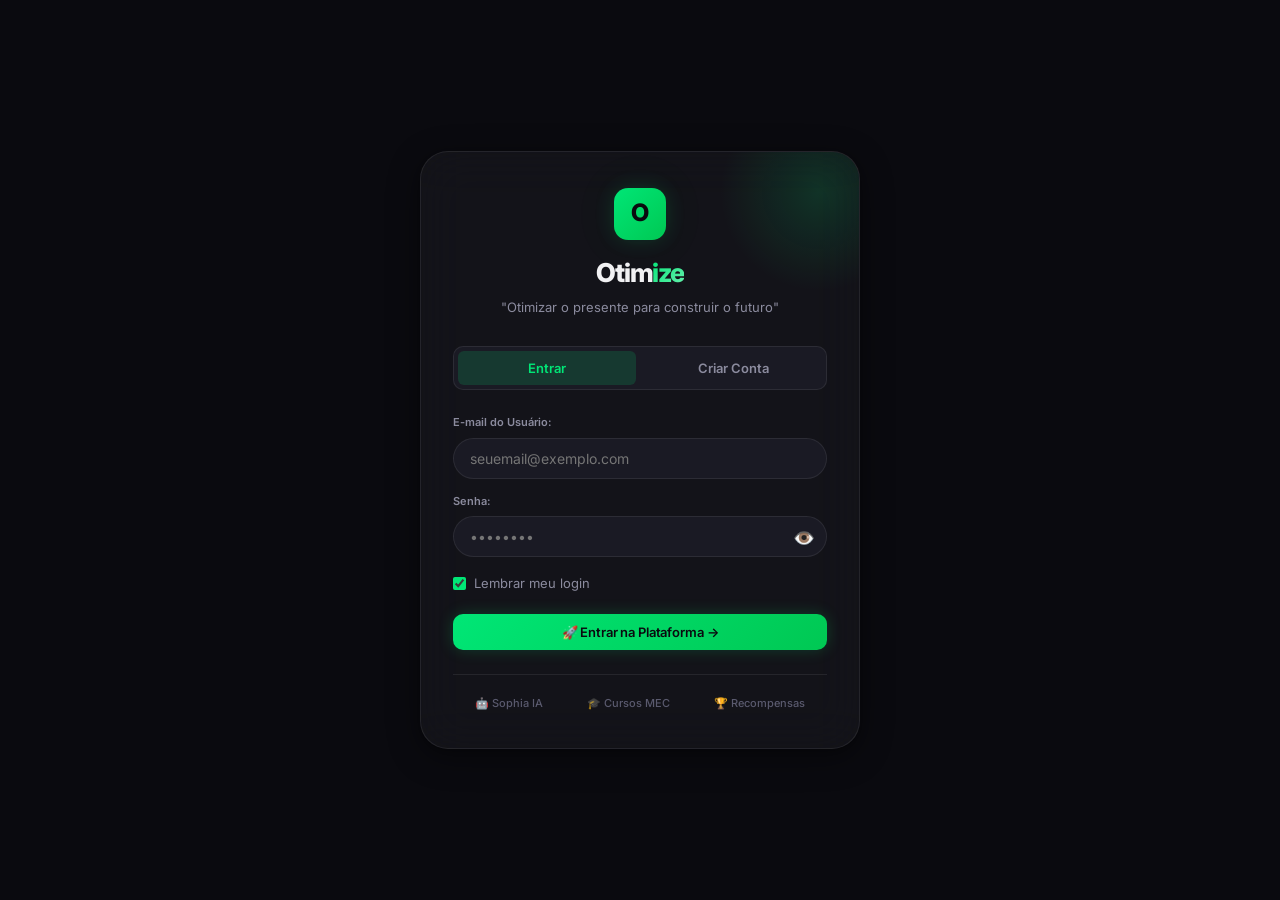
==== index.html @ ea4ae3ec "fix: zero initial points, courses and stats on new account creation" ====
<!DOCTYPE html>
<html lang="pt-BR">
<head>
  <meta charset="UTF-8">
  <meta name="viewport" content="width=device-width, initial-scale=1.0">
  <title>Otimize — Otimizar o presente para construir o futuro</title>
  <link rel="preconnect" href="https://fonts.googleapis.com">
  <link rel="preconnect" href="https://fonts.gstatic.com" crossorigin>
  <link href="https://fonts.googleapis.com/css2?family=Inter:wght@400;500;600;700;800&family=JetBrains+Mono:wght@500;700&display=swap" rel="stylesheet">
  <link rel="manifest" href="manifest.json">
  <meta name="theme-color" content="#00E699">
  <meta name="mobile-web-app-capable" content="yes">
  <meta name="apple-mobile-web-app-capable" content="yes">
  <meta name="apple-mobile-web-app-status-bar-style" content="black-translucent">
  <!-- Firebase SDK v9+ (compat scripts for easy integration) -->
  <script src="https://www.gstatic.com/firebasejs/10.8.0/firebase-app-compat.js"></script>
  <script src="https://www.gstatic.com/firebasejs/10.8.0/firebase-auth-compat.js"></script>
  <script src="https://www.gstatic.com/firebasejs/10.8.0/firebase-firestore-compat.js"></script>
  <link rel="stylesheet" href="css/style.css">
</head>
<body>

<!-- ==========================================
     LANDING LOGIN SCREEN (Before Site Access)
     ========================================== -->
<div class="landing-screen" id="landing-screen">
  <div class="landing-container">
    <div class="landing-brand">
      <div class="landing-logo">O</div>
      <div class="landing-title">Otim<span>ize</span></div>
      <p class="landing-slogan">"Otimizar o presente para construir o futuro"</p>
    </div>

    <!-- Login / Register Tabs -->
    <div class="landing-tabs">
      <button class="landing-tab active" id="landing-tab-login">Entrar</button>
      <button class="landing-tab" id="landing-tab-register">Criar Conta</button>
    </div>

    <!-- Login Form View -->
    <form id="form-landing-login">
      <div style="margin-bottom:14px;">
        <label class="text-xs font-semibold text-secondary" style="display:block; margin-bottom:6px;">E-mail do Usuário:</label>
        <input type="email" class="chat-input" id="landing-login-email" required placeholder="seuemail@exemplo.com" style="width:100%;">
      </div>
      <div style="margin-bottom:16px; position:relative;">
        <label class="text-xs font-semibold text-secondary" style="display:block; margin-bottom:6px;">Senha:</label>
        <div style="position:relative;">
          <input type="password" class="chat-input" id="landing-login-password" required placeholder="••••••••" style="width:100%; padding-right:40px;">
          <button type="button" class="btn-toggle-pwd" data-target="landing-login-password" style="position:absolute; right:12px; top:50%; transform:translateY(-50%); background:none; border:none; color:var(--text-secondary); cursor:pointer; font-size:1.1rem;" title="Mostrar/Ocultar Senha">👁️</button>
        </div>
      </div>
      <div style="margin-bottom:20px; display:flex; align-items:center; justify-content:space-between;">
        <label style="display:flex; align-items:center; gap:8px; font-size:0.8125rem; color:var(--text-secondary); cursor:pointer;">
          <input type="checkbox" id="remember-me-checkbox" checked style="accent-color:var(--primary);"> Lembrar meu login
        </label>
      </div>
      <button type="submit" class="btn btn-primary" style="width:100%;">
        🚀 Entrar na Plataforma →
      </button>
    </form>

    <!-- Register Form View -->
    <form id="form-landing-register" style="display:none;">
      <div style="margin-bottom:14px;">
        <label class="text-xs font-semibold text-secondary" style="display:block; margin-bottom:6px;">Nome Completo:</label>
        <input type="text" class="chat-input" id="landing-reg-name" required placeholder="Lucas Costa" style="width:100%;">
      </div>
      <div style="margin-bottom:14px;">
        <label class="text-xs font-semibold text-secondary" style="display:block; margin-bottom:6px;">E-mail:</label>
        <input type="email" class="chat-input" id="landing-reg-email" required placeholder="seuemail@exemplo.com" style="width:100%;">
      </div>
      <div style="margin-bottom:20px; position:relative;">
        <label class="text-xs font-semibold text-secondary" style="display:block; margin-bottom:6px;">Criar Senha:</label>
        <div style="position:relative;">
          <input type="password" class="chat-input" id="landing-reg-password" required placeholder="Mínimo 6 caracteres" minlength="6" style="width:100%; padding-right:40px;">
          <button type="button" class="btn-toggle-pwd" data-target="landing-reg-password" style="position:absolute; right:12px; top:50%; transform:translateY(-50%); background:none; border:none; color:var(--text-secondary); cursor:pointer; font-size:1.1rem;" title="Mostrar/Ocultar Senha">👁️</button>
        </div>
      </div>
      <button type="submit" class="btn btn-primary" style="width:100%;">
        ✨ Criar Minha Conta & Começar →
      </button>
    </form>

    <div class="landing-features">
      <div class="landing-feat">🤖 Sophia IA</div>
      <div class="landing-feat">🎓 Cursos MEC</div>
      <div class="landing-feat">🏆 Recompensas</div>
    </div>
  </div>
</div>

<!-- ==========================================
     ONBOARDING MODAL: PLANO PERSONALIZADO (Primeira Vez)
     ========================================== -->
<div class="modal-overlay" id="onboarding-plan-modal">
  <div class="modal" style="max-width:620px;">
    <div class="modal-head">
      <h2>🎯 Configure Seu Plano Personalizado</h2>
    </div>
    <div style="padding:20px 28px 28px;">
      <p class="text-sm text-secondary mb-6">
        Bem-vindo(a) ao <strong>Otimize</strong>! Como esta é a sua primeira vez acessando, defina suas metas diárias para personalizar seu acompanhamento:
      </p>

      <form id="form-onboarding-goals">
        <div style="margin-bottom:16px;">
          <label class="text-xs font-semibold text-secondary" style="display:block; margin-bottom:6px;">Qual seu principal objetivo com o Otimize?</label>
          <select class="chat-input" id="onboard-main-goal" style="width:100%; cursor:pointer;">
            <option value="Reduzir vício em redes sociais">📱 Reduzir vício em redes sociais e telas</option>
            <option value="Aumentar foco nos estudos e cursos MEC" selected>🎓 Aumentar foco nos estudos e cursos do MEC</option>
            <option value="Melhorar gestão de tempo e produtividade">⏱️ Melhorar gestão de tempo e produtividade</option>
            <option value="Ganhar recompensas aprendendo">🏆 Ganhar recompensas enquanto me desenvolvo</option>
          </select>
        </div>

        <div style="margin-bottom:16px;">
          <label class="text-xs font-semibold text-secondary" style="display:block; margin-bottom:6px;">Área de maior interesse para desenvolvimento:</label>
          <select class="chat-input" id="onboard-study-area" style="width:100%; cursor:pointer;">
            <option value="Tecnologia & Programação (TI)" selected>💻 Tecnologia & Programação (TI)</option>
            <option value="Gestão, Empreendedorismo & Marketing">📊 Gestão, Empreendedorismo & Marketing</option>
            <option value="Educação Financeira & Investimentos">📈 Educação Financeira & Investimentos</option>
            <option value="Saúde Mental & Produtividade">🧠 Saúde Mental & Produtividade</option>
            <option value="Idiomas (Inglês / Espanhol)">🗣️ Idiomas & Comunicação</option>
          </select>
        </div>

        <div style="grid-template-columns: repeat(2, 1fr); display:grid; gap:16px; margin-bottom:16px;">
          <div>
            <label class="text-xs font-semibold text-secondary" style="display:block; margin-bottom:6px;">Meta Diária de Economia de Tela:</label>
            <select class="chat-input" id="onboard-goal-screen" style="width:100%; cursor:pointer;">
              <option value="2h00m">2 Horas / dia</option>
              <option value="3h00m" selected>3 Horas / dia (Recomendado)</option>
              <option value="4h00m">4 Horas / dia</option>
              <option value="5h00m">5 Horas / dia</option>
            </select>
          </div>
          <div>
            <label class="text-xs font-semibold text-secondary" style="display:block; margin-bottom:6px;">Meta Diária de Estudos & MEC:</label>
            <select class="chat-input" id="onboard-goal-study" style="width:100%; cursor:pointer;">
              <option value="1h00m">1 Hora / dia</option>
              <option value="2h00m" selected>2 Horas / dia</option>
              <option value="3h00m">3 Horas / dia</option>
            </select>
          </div>
        </div>

        <div style="margin-bottom:24px;">
          <label class="text-xs font-semibold text-secondary" style="display:block; margin-bottom:10px;">Redes Sociais que deseja limitar:</label>
          <div style="display:grid; grid-template-columns:repeat(auto-fill, minmax(130px, 1fr)); gap:10px;">
            <label style="display:flex; align-items:center; gap:8px; font-size:0.8125rem; cursor:pointer;" class="glass-card" style="padding:10px 14px;">
              <input type="checkbox" id="limit-instagram" checked style="accent-color:var(--primary);"> Instagram
            </label>
            <label style="display:flex; align-items:center; gap:8px; font-size:0.8125rem; cursor:pointer;" class="glass-card" style="padding:10px 14px;">
              <input type="checkbox" id="limit-tiktok" checked style="accent-color:var(--primary);"> TikTok
            </label>
            <label style="display:flex; align-items:center; gap:8px; font-size:0.8125rem; cursor:pointer;" class="glass-card" style="padding:10px 14px;">
              <input type="checkbox" id="limit-youtube" checked style="accent-color:var(--primary);"> YouTube Shorts
            </label>
            <label style="display:flex; align-items:center; gap:8px; font-size:0.8125rem; cursor:pointer;" class="glass-card" style="padding:10px 14px;">
              <input type="checkbox" id="limit-twitter" style="accent-color:var(--primary);"> X (Twitter)
            </label>
          </div>
        </div>

        <button type="submit" class="btn btn-primary" style="width:100%;">
          🚀 Finalizar Meu Plano & Entrar no App →
        </button>
      </form>
    </div>
  </div>
</div>


<!-- ==========================================
     MAIN APP INTERFACE (Shown after Login)
     ========================================== -->
<div class="app" id="main-app" style="display:none;">

  <!-- ==========================================
       SIDEBAR (Desktop)
       ========================================== -->
  <aside class="sidebar">
    <div class="sidebar-header">
      <div class="sidebar-logo">O</div>
      <div class="sidebar-brand">Otim<span>ize</span></div>
    </div>

    <nav class="sidebar-nav">
      <span class="nav-label">Plataforma</span>

      <a href="#" class="nav-item active" data-page="dashboard">
        <svg class="nav-icon" viewBox="0 0 24 24" fill="none" stroke="currentColor" stroke-width="2" stroke-linecap="round" stroke-linejoin="round"><path d="M3 9l9-7 9 7v11a2 2 0 0 1-2 2H5a2 2 0 0 1-2-2z"/><polyline points="9 22 9 12 15 12 15 22"/></svg>
        Dashboard
      </a>

      <a href="#" class="nav-item" data-page="sophia">
        <svg class="nav-icon" viewBox="0 0 24 24" fill="none" stroke="currentColor" stroke-width="2" stroke-linecap="round" stroke-linejoin="round"><path d="M12 2a5 5 0 0 1 5 5v3a5 5 0 0 1-10 0V7a5 5 0 0 1 5-5z"/><path d="M2 17c0-3.87 4.03-7 10-7s10 3.13 10 7"/><circle cx="12" cy="12" r="10" stroke-opacity="0.3"/></svg>
        IA Sophia
        <span class="nav-badge">PRO</span>
      </a>

      <a href="#" class="nav-item" data-page="studies">
        <svg class="nav-icon" viewBox="0 0 24 24" fill="none" stroke="currentColor" stroke-width="2" stroke-linecap="round" stroke-linejoin="round"><path d="M2 3h6a4 4 0 0 1 4 4v14a3 3 0 0 0-3-3H2z"/><path d="M22 3h-6a4 4 0 0 0-4 4v14a3 3 0 0 1 3-3h7z"/></svg>
        Estudos & MEC
      </a>

      <a href="#" class="nav-item" data-page="podcasts">
        <svg class="nav-icon" viewBox="0 0 24 24" fill="none" stroke="currentColor" stroke-width="2" stroke-linecap="round" stroke-linejoin="round"><path d="M9 18V5l12-2v13"/><circle cx="6" cy="18" r="3"/><circle cx="18" cy="16" r="3"/></svg>
        Podcasts
      </a>

      <span class="nav-label">Gamificação & Preferências</span>

      <a href="#" class="nav-item" data-page="import-mec">
        <svg class="nav-icon" viewBox="0 0 24 24" fill="none" stroke="currentColor" stroke-width="2" stroke-linecap="round" stroke-linejoin="round"><path d="M21 12a9 9 0 0 1-9 9m9-9a9 9 0 0 0-9-9m9 9H3m9 9a9 9 0 0 1-9-9m9 9c1.657 0 3-4.03 3-9s-1.343-9-3-9m0 18c-1.657 0-3-4.03-3-9s1.343-9 3-9"/></svg>
        Importar MEC
      </a>

      <a href="#" class="nav-item" data-page="rewards">
        <svg class="nav-icon" viewBox="0 0 24 24" fill="none" stroke="currentColor" stroke-width="2" stroke-linecap="round" stroke-linejoin="round"><circle cx="12" cy="8" r="7"/><polyline points="8.21 13.89 7 23 12 20 17 23 15.79 13.88"/></svg>
        Recompensas
      </a>

      <a href="#" class="nav-item" data-page="my-plan">
        <svg class="nav-icon" viewBox="0 0 24 24" fill="none" stroke="currentColor" stroke-width="2" stroke-linecap="round" stroke-linejoin="round"><circle cx="12" cy="12" r="10"/><path d="M12 6v6l4 2"/></svg>
        Meu Plano
      </a>

      <a href="#" class="nav-item" data-page="user-panel">
        <svg class="nav-icon" viewBox="0 0 24 24" fill="none" stroke="currentColor" stroke-width="2" stroke-linecap="round" stroke-linejoin="round"><path d="M20 21v-2a4 4 0 0 0-4-4H8a4 4 0 0 0-4 4v2"/><circle cx="12" cy="7" r="4"/><line x1="19" y1="8" x2="19" y2="14"/><line x1="22" y1="11" x2="16" y2="11"/></svg>
        Painel do Usuário
      </a>
    </nav>

    <div class="sidebar-footer">
      <div class="sidebar-user" id="btn-user-logout" style="cursor:pointer;" title="Clique para sair da conta">
        <div class="avatar" id="user-avatar-text">LC</div>
        <div class="user-info">
          <div class="user-name" id="user-display-name">Lucas Costa</div>
          <div class="user-level"><span style="color:var(--error); font-weight:600;">🚪 Sair da Conta</span></div>
        </div>
      </div>
    </div>
  </aside>

  <!-- ==========================================
       MAIN CONTENT
       ========================================== -->
  <main class="main-content">

    <!-- ========== DASHBOARD ========== -->
    <section id="page-dashboard" class="page active">

      <!-- Header -->
      <div class="page-header">
        <div class="greeting">
          <h1 id="welcome-heading">Olá, Lucas! 👋</h1>
          <p>Otimize o presente para construir seu futuro consciente.</p>
        </div>
        <div style="display:flex; gap:10px; align-items:center;">
          <div class="streak-badge">
            <span class="streak-fire">🔥</span>
            0 Dias no Foco
          </div>
        </div>
      </div>

      <!-- Hero Rewards Card -->
      <div class="rewards-hero mb-7">
        <div class="rewards-content">
          <div class="rewards-top">
            <div>
              <div class="rewards-points">
                <span id="hero-points-count">0</span>
                <span class="pts-label">Pontos de Tempo Consciente Acumulados</span>
              </div>
            </div>
            <div style="display:flex; gap:10px; flex-wrap:wrap;">
              <button class="btn btn-glass" id="btn-quick-import-mec">
                ⚡ Sincronizar Aprenda Mais MEC
              </button>
              <button class="btn btn-primary" data-open-rewards>
                🏆 Resgatar Recompensas
              </button>
            </div>
          </div>

          <div class="level-progress">
            <div class="level-row">
              <span class="font-medium">Nível 1 — Iniciante do Foco</span>
              <span class="font-mono font-bold"><span id="level-current-pts">0</span> / 500 pts</span>
            </div>
            <div class="progress-track">
              <div class="progress-fill green" id="level-progress-bar" style="width: 0%;" data-width="0%"></div>
            </div>
          </div>

          <div class="rewards-strip">
            <div class="reward-chip">
              <span class="reward-chip-icon">⚡</span>
              <span>Sincronização em Tempo Real</span>
            </div>
            <div class="reward-chip">
              <span class="reward-chip-icon">🎓</span>
              <span>Cursos Aprenda Mais MEC</span>
            </div>
            <div class="reward-chip">
              <span class="reward-chip-icon">🤖</span>
              <span>Tokens de IA Sophia</span>
            </div>
          </div>
        </div>
      </div>

      <!-- Stats Grid -->
      <div class="stats-grid">
        <div class="stat-card">
          <div class="stat-icon-wrap green">
            <svg viewBox="0 0 24 24" fill="none" stroke="currentColor" stroke-width="2" stroke-linecap="round" stroke-linejoin="round"><circle cx="12" cy="12" r="10"/><polyline points="12 6 12 12 16 14"/></svg>
          </div>
          <div>
            <div class="stat-value font-mono" data-count="0" data-suffix="0m">0m</div>
            <div class="stat-label">Tempo de tela poupado hoje</div>
            <div class="stat-change">
              <svg viewBox="0 0 24 24" fill="none" stroke="currentColor" stroke-width="3"><polyline points="18 15 12 9 6 15"/></svg>
              0min vs média semanal
            </div>
          </div>
        </div>

        <div class="stat-card">
          <div class="stat-icon-wrap purple">
            <svg viewBox="0 0 24 24" fill="none" stroke="currentColor" stroke-width="2" stroke-linecap="round" stroke-linejoin="round"><polyline points="9 11 12 14 22 4"/><path d="M21 12v7a2 2 0 0 1-2 2H5a2 2 0 0 1-2-2V5a2 2 0 0 1 2-2h11"/></svg>
          </div>
          <div>
            <div class="stat-value font-mono" id="stat-active-courses-count">0 cursos</div>
            <div class="stat-label">Em andamento no MEC & Otimize</div>
            <div class="stat-change">
              <svg viewBox="0 0 24 24" fill="none" stroke="currentColor" stroke-width="3"><polyline points="18 15 12 9 6 15"/></svg>
              Sincronização Ativa
            </div>
          </div>
        </div>

        <div class="stat-card">
          <div class="stat-icon-wrap amber">
            <svg viewBox="0 0 24 24" fill="none" stroke="currentColor" stroke-width="2" stroke-linecap="round" stroke-linejoin="round"><path d="M2 3h6a4 4 0 0 1 4 4v14a3 3 0 0 0-3-3H2z"/><path d="M22 3h-6a4 4 0 0 0-4 4v14a3 3 0 0 1 3-3h7z"/></svg>
          </div>
          <div>
            <div class="stat-value font-mono" data-count="0" data-suffix="0m">0m</div>
            <div class="stat-label">Estudo & Validação MEC</div>
            <div class="stat-change">
              <svg viewBox="0 0 24 24" fill="none" stroke="currentColor" stroke-width="3"><polyline points="18 15 12 9 6 15"/></svg>
              Meta diária: 3h/dia
            </div>
          </div>
        </div>
      </div>

      <!-- Sophia Shortcut Card -->
      <div class="sophia-shortcut mt-4" id="sophia-shortcut">
        <div class="sophia-icon">🤖</div>
        <div>
          <h3>Pergunte à Sophia IA</h3>
          <p>Sua copiloto inteligente de hábitos — divida objetivos complexos em micro-passos executáveis.</p>
        </div>
        <button class="btn btn-glass btn-sm" style="margin-left:auto;">Abrir Assistente →</button>
      </div>

      <!-- Daily Activity Summary -->
      <div class="glass-card mt-7">
        <div class="section-head mb-4">
          <h2>
            <svg width="20" height="20" viewBox="0 0 24 24" fill="none" stroke="currentColor" stroke-width="2" stroke-linecap="round" stroke-linejoin="round"><rect x="3" y="4" width="18" height="18" rx="2" ry="2"/><line x1="16" y1="2" x2="16" y2="6"/><line x1="8" y1="2" x2="8" y2="6"/><line x1="3" y1="10" x2="21" y2="10"/></svg>
            Cronograma Consciente de Hoje
          </h2>
          <span class="text-xs text-tertiary font-mono">30 SET 2026</span>
        </div>
        <div class="activity-list">
          <div class="activity-item">
            <div class="activity-dot green"></div>
            <span class="activity-text">Concluir Módulo 3: Lógica & Algoritmos (Plataforma Aprenda Mais MEC)</span>
            <span class="activity-pts text-green">+100 PTS</span>
          </div>
          <div class="activity-item">
            <div class="activity-dot purple"></div>
            <span class="activity-text">Quiz de Validação: Fundamentos de Marketing Digital</span>
            <span class="activity-pts text-accent" style="color:var(--accent);">+75 PTS</span>
          </div>
          <div class="activity-item">
            <div class="activity-dot amber"></div>
            <span class="activity-text">Ouvir Podcast: "Foco no que Importa: Ergonomia & Saúde Mental"</span>
            <span class="activity-pts text-warning" style="color:var(--warning);">+50 PTS</span>
          </div>
          <div class="activity-item">
            <div class="activity-dot blue"></div>
            <span class="activity-text">Manter uso de Instagram/TikTok abaixo de 30 minutos</span>
            <span class="activity-pts text-info" style="color:var(--info);">+50 PTS</span>
          </div>
        </div>
      </div>
    </section>

    <!-- ========== IA SOPHIA ========== -->
    <section id="page-sophia" class="page">
      <div class="page-header">
        <div class="greeting">
          <h1>IA Sophia 🤖</h1>
          <p>Assistente conversacional para planejamento estratégico e redução do tempo de tela</p>
        </div>
      </div>

      <div class="chat-container">
        <!-- Chat Header -->
        <div class="chat-header">
          <div class="chat-avatar-sophia">🤖</div>
          <div>
            <h4 style="font-size:0.9375rem;">Sophia AI</h4>
            <div class="chat-status">Copiloto Ativo</div>
          </div>
        </div>

        <!-- Chat Messages -->
        <div class="chat-messages" id="chat-messages">
          <div class="message sophia">
            <div class="msg-avatar">🤖</div>
            <div class="msg-bubble">
              Olá! 👋 Sou a <strong>Sophia</strong>. Como posso ajudar você a otimizar sua rotina e transformar o seu tempo em aprendizado hoje?
            </div>
          </div>

          <div class="message sophia">
            <div class="msg-avatar">🤖</div>
            <div>
              <div class="chat-feature">
                <h4>💡 Foco Estratégico</h4>
                <p>Eu divido grandes metas de estudo em pequenas etapas diárias para evitar o overload cognitivo e as redes sociais.</p>
              </div>
            </div>
          </div>
        </div>

        <!-- Quick Actions -->
        <div class="chat-quick-actions">
          <button class="action-pill" data-action="Organizar minha rotina de hoje">
            <svg viewBox="0 0 24 24" fill="none" stroke="currentColor" stroke-width="2" stroke-linecap="round" stroke-linejoin="round"><rect x="3" y="4" width="18" height="18" rx="2"/><line x1="16" y1="2" x2="16" y2="6"/><line x1="8" y1="2" x2="8" y2="6"/><line x1="3" y1="10" x2="21" y2="10"/></svg>
            Organizar Rotina
          </button>
          <button class="action-pill" data-action="Resumir meus cursos sincronizados do MEC">
            <svg viewBox="0 0 24 24" fill="none" stroke="currentColor" stroke-width="2" stroke-linecap="round" stroke-linejoin="round"><path d="M2 3h6a4 4 0 0 1 4 4v14a3 3 0 0 0-3-3H2z"/><path d="M22 3h-6a4 4 0 0 0-4 4v14a3 3 0 0 1 3-3h7z"/></svg>
            Cursos do MEC
          </button>
          <button class="action-pill" data-action="Definir meta de tempo de tela">
            <svg viewBox="0 0 24 24" fill="none" stroke="currentColor" stroke-width="2" stroke-linecap="round" stroke-linejoin="round"><circle cx="12" cy="12" r="10"/><polyline points="12 6 12 12 16 14"/></svg>
            Meta de Tela
          </button>
          <button class="action-pill" data-action="Ver minhas recompensas e pontos">
            <svg viewBox="0 0 24 24" fill="none" stroke="currentColor" stroke-width="2" stroke-linecap="round" stroke-linejoin="round"><circle cx="12" cy="8" r="7"/><polyline points="8.21 13.89 7 23 12 20 17 23 15.79 13.88"/></svg>
            Saldo de Pontos
          </button>
        </div>

        <!-- Chat Input -->
        <div class="chat-input-bar">
          <input type="text" class="chat-input" id="chat-input" placeholder="Escreva uma mensagem ou peça ajuda com seus estudos...">
          <button class="chat-send" id="chat-send">
            <svg viewBox="0 0 24 24" fill="none" stroke="currentColor" stroke-width="2.5" stroke-linecap="round" stroke-linejoin="round"><line x1="22" y1="2" x2="11" y2="13"/><polygon points="22 2 15 22 11 13 2 9 22 2"/></svg>
          </button>
        </div>
      </div>
    </section>

    <!-- ========== ESTUDOS & MEC ========== -->
    <section id="page-studies" class="page">
      <div class="page-header">
        <div class="greeting">
          <h1>Área de Estudos & MEC 📚</h1>
          <p>Importe seus cursos iniciados no Aprenda Mais MEC e acompanhe seu progresso unificado</p>
        </div>
        <button class="btn btn-primary" id="btn-open-mec-modal">
          ⚡ Sincronizar Novo Curso do MEC
        </button>
      </div>

      <!-- MEC Hero Banner -->
      <div class="studies-hero">
        <div>
          <h2>🎓 Integração "Aprenda Mais" MEC</h2>
          <p>Cursos 100% gratuitos e autoinstrucionais da Rede Federal integrados à sua pontuação no Otimize</p>
        </div>
        <button class="btn btn-glass btn-sm" id="btn-browse-mec-catalog" style="position:relative;z-index:1;">
          Explorar Catálogo Oficial MEC
        </button>
      </div>

      <!-- User's Imported Courses Section -->
      <div class="section-head mb-4">
        <h2>
          <svg width="20" height="20" viewBox="0 0 24 24" fill="none" stroke="currentColor" stroke-width="2" stroke-linecap="round" stroke-linejoin="round"><path d="M22 11.08V12a10 10 0 1 1-5.93-9.14"/><polyline points="22 4 12 14.01 9 11.01"/></svg>
          Meus Cursos em Andamento (Sincronizados)
        </h2>
        <span class="see-all" id="btn-refresh-mec-courses">🔄 Atualizar Sincronização</span>
      </div>

      <div class="courses-grid" id="my-active-courses-grid">
        <!-- Dynamic Imported Courses Rendered via JS -->
      </div>

      <!-- Validation Module -->
      <div class="validation-card mt-6">
        <div class="validation-head">
          <div class="validation-badge">⚡</div>
          <div>
            <h3>Módulo "Aprenda + Otimize"</h3>
            <p class="text-sm text-secondary">Realize os questionários do aplicativo para validar seus pontos e horas no MEC</p>
          </div>
        </div>

        <div style="display:flex;align-items:center;gap:12px;margin-bottom:10px;">
          <div class="progress-track" style="flex:1;height:6px;">
            <div class="progress-fill green" style="width:0%;" data-width="0%"></div>
          </div>
          <span class="text-xs font-mono font-bold text-green">0/5 Quizzes Validados</span>
        </div>

        <div class="validation-quizzes">
          <div class="quiz-item">
            <div class="quiz-check"></div>
            <span>Quiz: Lógica de Programação</span>
            <span class="quiz-pts">+100 PTS</span>
          </div>
          <div class="quiz-item">
            <div class="quiz-check"></div>
            <span>Quiz: Marketing Digital</span>
            <span class="quiz-pts">+100 PTS</span>
          </div>
          <div class="quiz-item">
            <div class="quiz-check"></div>
            <span>Quiz: Gestão do Tempo</span>
            <span class="quiz-pts">+75 PTS</span>
          </div>
          <div class="quiz-item">
            <div class="quiz-check"></div>
            <span>Quiz: Metodologias Ágeis</span>
            <span class="quiz-pts">+100 PTS</span>
          </div>
          <div class="quiz-item">
            <div class="quiz-check"></div>
            <span>Quiz: Finanças Pessoais</span>
            <span class="quiz-pts">+100 PTS</span>
          </div>
        </div>
      </div>
    </section>

    <!-- ========== PODCASTS ========== -->
    <section id="page-podcasts" class="page">
      <div class="page-header">
        <div class="greeting">
          <h1>Podcasts & Áudios 🎧</h1>
          <p>Conteúdos educativos em áudio para ouvir sem se distrair no feed das redes</p>
        </div>
      </div>

      <!-- Featured Player Card -->
      <div class="podcast-hero">
        <div class="podcast-cover">🎙️</div>
        <div class="podcast-info">
          <span class="category-tag">Desenvolvimento Pessoal</span>
          <h2>Foco no que Importa: Menos Feed, Mais Vida</h2>
          <p class="podcast-desc">Como reprogramar o cérebro contra o vício em dopamina das redes sociais e construir foco inabalável.</p>

          <div class="player-bar">
            <span class="player-time" id="current-time">00:00</span>
            <div class="player-track" id="player-track">
              <div class="progress-fill green" id="player-progress-fill" style="width:0%;"></div>
            </div>
            <span class="player-time">42:00</span>
          </div>

          <div class="player-btns">
            <button class="p-btn" title="Voltar 15s">
              <svg viewBox="0 0 24 24" fill="none" stroke="currentColor" stroke-width="2" stroke-linecap="round" stroke-linejoin="round"><polyline points="1 4 1 10 7 10"/><path d="M3.51 15a9 9 0 1 0 2.13-9.36L1 10"/></svg>
            </button>
            <button class="p-btn play" id="main-play-btn" title="Reproduzir">
              <svg viewBox="0 0 24 24" fill="none" stroke="currentColor" stroke-width="2.5" stroke-linecap="round" stroke-linejoin="round"><polygon points="5 3 19 12 5 21 5 3"/></svg>
            </button>
            <button class="p-btn" title="Avançar 15s">
              <svg viewBox="0 0 24 24" fill="none" stroke="currentColor" stroke-width="2" stroke-linecap="round" stroke-linejoin="round"><polyline points="23 4 23 10 17 10"/><path d="M20.49 15a9 9 0 1 1-2.12-9.36L23 10"/></svg>
            </button>

            <div class="p-actions">
              <button class="speed-btn" id="speed-btn" title="Velocidade">1x</button>
              <button class="p-btn" title="Baixar para ouvir offline">
                <svg viewBox="0 0 24 24" fill="none" stroke="currentColor" stroke-width="2" stroke-linecap="round" stroke-linejoin="round"><path d="M21 15v4a2 2 0 0 1-2 2H5a2 2 0 0 1-2-2v-4"/><polyline points="7 10 12 15 17 10"/><line x1="12" y1="15" x2="12" y2="3"/></svg>
              </button>
            </div>
          </div>
        </div>
      </div>

      <!-- Filter Tabs -->
      <div class="podcast-tabs">
        <button class="p-tab active">Todos os Episódios</button>
        <button class="p-tab">🧘 Foco & Saúde Mental</button>
        <button class="p-tab">🚀 Desenvolvimento Pessoal</button>
        <button class="p-tab">💡 Tecnologia & Futuro</button>
        <button class="p-tab">🎵 Lofi / Concentração</button>
      </div>

      <!-- Episode List -->
      <div class="ep-list">
        <div class="ep-item">
          <div class="ep-cover mental">🧘</div>
          <div class="ep-info">
            <div class="ep-title">Ansiedade Digital: Como Desconectar Sem Culpa</div>
            <div class="ep-meta">
              <span>Saúde Mental</span> · <span>35 min</span>
            </div>
          </div>
          <div class="ep-actions">
            <button class="ep-btn ep-dl" title="Baixar Offline"><svg viewBox="0 0 24 24" fill="none" stroke="currentColor" stroke-width="2"><path d="M21 15v4a2 2 0 0 1-2 2H5a2 2 0 0 1-2-2v-4"/><polyline points="7 10 12 15 17 10"/><line x1="12" y1="15" x2="12" y2="3"/></svg></button>
            <button class="ep-btn ep-play" title="Tocar"><svg viewBox="0 0 24 24" fill="none" stroke="currentColor" stroke-width="2.5"><polygon points="5 3 19 12 5 21 5 3"/></svg></button>
          </div>
        </div>

        <div class="ep-item">
          <div class="ep-cover dev">🚀</div>
          <div class="ep-info">
            <div class="ep-title">5 Micro-Hábitos para Multiplicar sua Produtividade</div>
            <div class="ep-meta">
              <span>Desenvolvimento</span> · <span>28 min</span>
            </div>
          </div>
          <div class="ep-actions">
            <button class="ep-btn ep-dl" title="Baixar Offline"><svg viewBox="0 0 24 24" fill="none" stroke="currentColor" stroke-width="2"><path d="M21 15v4a2 2 0 0 1-2 2H5a2 2 0 0 1-2-2v-4"/><polyline points="7 10 12 15 17 10"/><line x1="12" y1="15" x2="12" y2="3"/></svg></button>
            <button class="ep-btn ep-play" title="Tocar"><svg viewBox="0 0 24 24" fill="none" stroke="currentColor" stroke-width="2.5"><polygon points="5 3 19 12 5 21 5 3"/></svg></button>
          </div>
        </div>

        <div class="ep-item">
          <div class="ep-cover tech">💡</div>
          <div class="ep-info">
            <div class="ep-title">IA Generativa e o Futuro do Trabalho para Jovens</div>
            <div class="ep-meta">
              <span>Tecnologia</span> · <span>45 min</span>
            </div>
          </div>
          <div class="ep-actions">
            <button class="ep-btn ep-dl" title="Baixar Offline"><svg viewBox="0 0 24 24" fill="none" stroke="currentColor" stroke-width="2"><path d="M21 15v4a2 2 0 0 1-2 2H5a2 2 0 0 1-2-2v-4"/><polyline points="7 10 12 15 17 10"/><line x1="12" y1="15" x2="12" y2="3"/></svg></button>
            <button class="ep-btn ep-play" title="Tocar"><svg viewBox="0 0 24 24" fill="none" stroke="currentColor" stroke-width="2.5"><polygon points="5 3 19 12 5 21 5 3"/></svg></button>
          </div>
        </div>

        <div class="ep-item">
          <div class="ep-cover lofi">🎵</div>
          <div class="ep-info">
            <div class="ep-title">Lofi Study Beats: 2 Horas de Imersão e Foco Profundo</div>
            <div class="ep-meta">
              <span>Concentração</span> · <span>2h 00m</span>
            </div>
          </div>
          <div class="ep-actions">
            <button class="ep-btn ep-dl" title="Baixar Offline"><svg viewBox="0 0 24 24" fill="none" stroke="currentColor" stroke-width="2"><path d="M21 15v4a2 2 0 0 1-2 2H5a2 2 0 0 1-2-2v-4"/><polyline points="7 10 12 15 17 10"/><line x1="12" y1="15" x2="12" y2="3"/></svg></button>
            <button class="ep-btn ep-play" title="Tocar"><svg viewBox="0 0 24 24" fill="none" stroke="currentColor" stroke-width="2.5"><polygon points="5 3 19 12 5 21 5 3"/></svg></button>
          </div>
        </div>
      </div>
    </section>

    <!-- ========== PAINEL DO USUÁRIO ========== -->
    <section id="page-user-panel" class="page">
      <div class="page-header">
        <div class="greeting">
          <h1>Painel do Usuário ⚙️</h1>
          <p>Gerencie suas preferências de perfil, metas diárias de foco e segurança da conta</p>
        </div>
      </div>

      <!-- Profile Settings Card -->
      <div class="glass-card mb-6">
        <div class="section-head mb-4">
          <h2>
            <svg width="20" height="20" viewBox="0 0 24 24" fill="none" stroke="currentColor" stroke-width="2" stroke-linecap="round" stroke-linejoin="round"><path d="M20 21v-2a4 4 0 0 0-4-4H8a4 4 0 0 0-4 4v2"/><circle cx="12" cy="7" r="4"/></svg>
            Perfil & Preferências de Nome
          </h2>
        </div>

        <form id="form-user-profile">
          <div style="display:flex; align-items:center; gap:20px; margin-bottom:20px;">
            <div style="position:relative; cursor:pointer;" id="avatar-clickable-wrap" title="Clique para editar ou alterar sua foto de perfil">
              <div style="width:72px; height:72px; border-radius:50%; background:linear-gradient(135deg, var(--primary), var(--accent)); display:flex; align-items:center; justify-content:center; font-size:1.5rem; font-weight:800; color:#0A0A0F; flex-shrink:0; box-shadow:var(--shadow-glow-green); overflow:hidden; transition:transform 0.2s, filter 0.2s;" id="panel-avatar-circle">PE</div>
              <div style="position:absolute; bottom:0; right:0; width:26px; height:26px; border-radius:50%; background:var(--primary); color:#0A0A0F; display:flex; align-items:center; justify-content:center; box-shadow:0 2px 8px rgba(0,0,0,0.5); font-size:0.75rem;" title="Editar Foto">✏️</div>
            </div>
            <input type="file" accept="image/*" id="profile-avatar" style="display:none;">
            <div style="flex:1;">
              <label class="text-xs font-semibold text-secondary" style="display:block; margin-bottom:6px;">Como deseja ser chamado (Nome de Exibição):</label>
              <input type="text" class="chat-input" id="profile-display-name" required placeholder="Seu Nome ou Apelido" style="width:100%;">
            </div>
          </div>

          <div style="margin-bottom:20px;">
            <label class="text-xs font-semibold text-secondary" style="display:block; margin-bottom:6px;">E-mail Cadastrado:</label>
            <input type="email" class="chat-input" id="profile-email" required placeholder="seuemail@exemplo.com" style="width:100%;">
          </div>
          <div style="margin-bottom:20px;">
            <label class="text-xs font-semibold text-secondary" style="display:block; margin-bottom:6px;">Bio / Sobre Mim:</label>
            <textarea class="chat-input" id="profile-bio" rows="3" placeholder="Fale um pouco sobre você..." style="width:100%;"></textarea>
          </div>

          <button type="submit" class="btn btn-primary btn-sm">
            💾 Salvar Alterações de Perfil
          </button>
        </form>
      </div>

      <!-- Goal Customization Card -->
      <div class="glass-card mb-6">
        <div class="section-head mb-4">
          <h2>
            <svg width="20" height="20" viewBox="0 0 24 24" fill="none" stroke="currentColor" stroke-width="2" stroke-linecap="round" stroke-linejoin="round"><circle cx="12" cy="12" r="10"/><path d="M12 6v6l4 2"/></svg>
            Personalização de Metas
          </h2>
        </div>

        <form id="form-user-goals">
          <div style="grid-template-columns: repeat(2, 1fr); display:grid; gap:16px; margin-bottom:20px;">
            <div>
              <label class="text-xs font-semibold text-secondary" style="display:block; margin-bottom:6px;">Meta Diária de Economia de Tela:</label>
              <select class="chat-input" id="goal-screen-time" style="width:100%; cursor:pointer;">
                <option value="2h00m">2 Horas / dia</option>
                <option value="3h00m" selected>3 Horas / dia (Recomendado)</option>
                <option value="4h00m">4 Horas / dia</option>
                <option value="5h00m">5 Horas / dia</option>
              </select>
            </div>
            <div>
              <label class="text-xs font-semibold text-secondary" style="display:block; margin-bottom:6px;">Meta Diária de Estudos & MEC:</label>
              <select class="chat-input" id="goal-study-time" style="width:100%; cursor:pointer;">
                <option value="1h00m">1 Hora / dia</option>
                <option value="2h00m" selected>2 Horas / dia</option>
                <option value="3h00m">3 Horas / dia</option>
              </select>
            </div>
          </div>

          <div style="margin-bottom:20px;">
            <label class="text-xs font-semibold text-secondary" style="display:block; margin-bottom:10px;">Redes Sociais a Limitar:</label>
            <div style="display:grid; grid-template-columns:repeat(auto-fill, minmax(140px, 1fr)); gap:10px;">
              <label style="display:flex; align-items:center; gap:8px; font-size:0.8125rem; cursor:pointer;" class="glass-card" style="padding:10px 14px;">
                <input type="checkbox" checked style="accent-color:var(--primary);"> Instagram
              </label>
              <label style="display:flex; align-items:center; gap:8px; font-size:0.8125rem; cursor:pointer;" class="glass-card" style="padding:10px 14px;">
                <input type="checkbox" checked style="accent-color:var(--primary);"> TikTok
              </label>
              <label style="display:flex; align-items:center; gap:8px; font-size:0.8125rem; cursor:pointer;" class="glass-card" style="padding:10px 14px;">
                <input type="checkbox" checked style="accent-color:var(--primary);"> YouTube Shorts
              </label>
              <label style="display:flex; align-items:center; gap:8px; font-size:0.8125rem; cursor:pointer;" class="glass-card" style="padding:10px 14px;">
                <input type="checkbox" style="accent-color:var(--primary);"> X (Twitter)
              </label>
            </div>
          </div>

          <button type="submit" class="btn btn-primary btn-sm">
            🎯 Atualizar Minhas Metas
          </button>
        </form>
      </div>

      <!-- Password Security Card -->
      <div class="glass-card mb-6">
        <div class="section-head mb-4">
          <h2>
            <svg width="20" height="20" viewBox="0 0 24 24" fill="none" stroke="currentColor" stroke-width="2" stroke-linecap="round" stroke-linejoin="round"><rect x="3" y="11" width="18" height="11" rx="2" ry="2"/><path d="M7 11V7a5 5 0 0 1 10 0v4"/></svg>
            Segurança & Troca de Senha
          </h2>
        </div>

        <form id="form-user-password">
          <div style="margin-bottom:14px;">
            <label class="text-xs font-semibold text-secondary" style="display:block; margin-bottom:6px;">Senha Atual:</label>
            <input type="password" class="chat-input" id="pwd-current" required placeholder="••••••••" style="width:100%;">
          </div>
          <div style="display:grid; grid-template-columns:repeat(2, 1fr); gap:14px; margin-bottom:20px;">
            <div>
              <label class="text-xs font-semibold text-secondary" style="display:block; margin-bottom:6px;">Nova Senha:</label>
              <input type="password" class="chat-input" id="pwd-new" required placeholder="Mínimo 6 caracteres" minlength="6" style="width:100%;">
            </div>
            <div>
              <label class="text-xs font-semibold text-secondary" style="display:block; margin-bottom:6px;">Confirmar Nova Senha:</label>
              <input type="password" class="chat-input" id="pwd-confirm" required placeholder="Repita a nova senha" minlength="6" style="width:100%;">
            </div>
          </div>

          <button type="submit" class="btn btn-primary btn-sm">
            🔒 Atualizar Senha de Acesso
          </button>
        </form>
      </div>

    </section>

    <!-- ========== RECOMPENSAS (PÁGINA DEDICADA) ========== -->
    <section id="page-rewards" class="page">
      <div class="page-header">
        <div class="greeting">
          <h1>Recompensas & Loja 🏆</h1>
          <p>Troque seus pontos acumulados por hábitos saudáveis e conquistas na plataforma</p>
        </div>
      </div>

      <div class="glass-card mb-6" style="background: rgba(var(--primary-rgb), 0.06); border-color: rgba(var(--primary-rgb), 0.15);">
        <div style="display:flex; align-items:center; justify-content:space-between; flex-wrap:wrap; gap:16px;">
          <div>
            <div class="text-xs text-secondary mb-1 font-semibold">Seu Saldo Acumulado:</div>
            <div class="bal-value font-mono" id="modal-points-display" style="font-size: 2rem;">2.450 Pontos</div>
          </div>
          <div class="streak-badge" style="padding:10px 18px; font-size: 1rem;">
            <span class="streak-fire">🔥</span> Nível 7 — Guardião do Foco
          </div>
        </div>
      </div>

      <div class="rewards-grid" style="padding:0;">
        <div class="reward-card">
          <div class="reward-img ai">🤖</div>
          <div class="reward-body" style="padding:16px;">
            <h4>10x Tokens IA Sophia</h4>
            <div class="reward-cost" style="color:var(--primary); font-weight:700; margin: 8px 0;">500 PTS</div>
            <button class="btn btn-primary btn-sm btn-redeem-reward" data-cost="500" style="width:100%;">Resgatar</button>
          </div>
        </div>

        <div class="reward-card">
          <div class="reward-img spotify">🎵</div>
          <div class="reward-body" style="padding:16px;">
            <h4>Gift Card Spotify 1 Mês</h4>
            <div class="reward-cost" style="color:var(--primary); font-weight:700; margin: 8px 0;">2.000 PTS</div>
            <button class="btn btn-primary btn-sm btn-redeem-reward" data-cost="2000" style="width:100%;">Resgatar</button>
          </div>
        </div>

        <div class="reward-card">
          <div class="reward-img netflix">🎬</div>
          <div class="reward-body" style="padding:16px;">
            <h4>Gift Card Netflix 1 Mês</h4>
            <div class="reward-cost" style="color:var(--primary); font-weight:700; margin: 8px 0;">3.500 PTS</div>
            <button class="btn btn-primary btn-sm btn-redeem-reward" data-cost="3500" style="width:100%;">Resgatar</button>
          </div>
        </div>

        <div class="reward-card">
          <div class="reward-img amazon">🛒</div>
          <div class="reward-body" style="padding:16px;">
            <h4>Vale R$50 Amazon</h4>
            <div class="reward-cost" style="color:var(--primary); font-weight:700; margin: 8px 0;">4.000 PTS</div>
            <button class="btn btn-primary btn-sm btn-redeem-reward" data-cost="4000" style="width:100%;">Resgatar</button>
          </div>
        </div>

        <div class="reward-card">
          <div class="reward-img coupon">🏷️</div>
          <div class="reward-body" style="padding:16px;">
            <h4>Cupom 20% Desconto Udemy</h4>
            <div class="reward-cost" style="color:var(--primary); font-weight:700; margin: 8px 0;">800 PTS</div>
            <button class="btn btn-primary btn-sm btn-redeem-reward" data-cost="800" style="width:100%;">Resgatar</button>
          </div>
        </div>

        <div class="reward-card">
          <div class="reward-img gift">🎁</div>
          <div class="reward-body" style="padding:16px;">
            <h4>Cupom R$15 iFood</h4>
            <div class="reward-cost" style="color:var(--primary); font-weight:700; margin: 8px 0;">600 PTS</div>
            <button class="btn btn-primary btn-sm btn-redeem-reward" data-cost="600" style="width:100%;">Resgatar</button>
          </div>
        </div>
      </div>
    </section>

    <!-- ========== IMPORTAR MEC (PÁGINA DEDICADA) ========== -->
    <section id="page-import-mec" class="page">
      <div class="page-header">
        <div class="greeting">
          <h1>Sincronizador Aprenda Mais MEC 🎓</h1>
          <p>Importe seus cursos autoinstrucionais e sincronize seus certificados do Ministério da Educação</p>
        </div>
      </div>

      <!-- Tabs Header -->
      <div style="display:flex; gap:16px; margin-bottom:24px; border-bottom:1px solid var(--glass-border);">
        <button class="mec-tab-btn active" id="tab-mec-catalog" style="font-size:1rem; padding:12px 20px;">Catálogo Oficial do MEC</button>
        <button class="mec-tab-btn" id="tab-mec-link" style="font-size:1rem; padding:12px 20px;">Importar via Link / Matrícula</button>
      </div>

      <!-- Content 1: Catalog -->
      <div class="mec-tab-content active" id="content-mec-catalog">
        <div style="display:flex; gap:14px; margin-bottom:20px;">
          <input type="text" class="chat-input" id="mec-search-input" placeholder="Buscar curso no Aprenda Mais MEC (ex: Python, Marketing, Finanças)..." style="flex:1;">
          <select class="chat-input" id="mec-category-filter" style="width:220px; cursor:pointer;">
            <option value="all">Todas as Áreas</option>
            <option value="ti">Informação e TI</option>
            <option value="gestao">Gestão e Negócios</option>
            <option value="saude">Saúde e Bem-estar</option>
            <option value="idiomas">Idiomas e Letras</option>
          </select>
        </div>

        <div class="mec-catalog-grid" id="mec-catalog-list" style="max-height:none; overflow-y:visible;">
          <!-- Rendered via JS -->
        </div>
      </div>

      <!-- Content 2: Import Link -->
      <div class="mec-tab-content" id="content-mec-link" style="display:none;">
        <div class="glass-card mb-6" style="background:rgba(var(--primary-rgb),0.05); border-color:rgba(var(--primary-rgb),0.15);">
          <h3 style="color:var(--primary); margin-bottom:8px;">🔗 Como Funciona a Importação Direta:</h3>
          <p class="text-sm text-secondary">Copie a URL do curso ou página da sua inscrição na plataforma <strong style="color:white;">aprendamais.mec.gov.br</strong> e cole no campo abaixo. O Otimize irá identificar a carga horária, instituição e módulos automaticamente!</p>
        </div>

        <form id="form-import-mec-link" class="glass-card">
          <div style="margin-bottom:20px;">
            <label class="text-xs font-semibold text-secondary" style="display:block; margin-bottom:6px;">URL do Curso ou Código de Inscrição no MEC:</label>
            <input type="text" class="chat-input" id="mec-import-url" required placeholder="https://aprendamais.mec.gov.br/course/view.php?id=..." style="width:100%;">
          </div>

          <div style="margin-bottom:24px;">
            <label class="text-xs font-semibold text-secondary" style="display:block; margin-bottom:6px;">Instituição de Ensino Ofertante (opcional):</label>
            <select class="chat-input" id="mec-import-institution" style="width:100%; cursor:pointer;">
              <option value="IFRN - Instituto Federal do Rio Grande do Norte">IFRN — Instituto Federal do Rio Grande do Norte</option>
              <option value="IFSP - Instituto Federal de São Paulo">IFSP — Instituto Federal de São Paulo</option>
              <option value="IFPR - Instituto Federal do Paraná">IFPR — Instituto Federal do Paraná</option>
              <option value="IFRS - Instituto Federal do Rio Grande do Sul">IFRS — Instituto Federal do Rio Grande do Sul</option>
              <option value="IFB - Instituto Federal de Brasília">IFB — Instituto Federal de Brasília</option>
            </select>
          </div>

          <button type="submit" class="btn btn-primary" style="width:100%;">
            ⚡ Validar e Importar Curso para o Otimize
          </button>
        </form>
      </div>
    </section>

    <!-- ========== MEU PLANO PERSONALIZADO ========== -->
    <section id="page-my-plan" class="page">
      <div class="page-header">
        <div class="greeting">
          <h1>🎯 Meu Plano Personalizado</h1>
          <p>Acompanhe suas metas individuais, focos de estudo e limitações configuradas no seu cadastro</p>
        </div>
      </div>

      <!-- Plan Overview Summary Card -->
      <div class="glass-card mb-6" style="background: linear-gradient(135deg, rgba(0, 230, 153, 0.08), rgba(18, 18, 26, 0.8)); border: 1px solid rgba(0, 230, 153, 0.2);">
        <div class="section-head mb-4">
          <h2>
            <svg width="22" height="22" viewBox="0 0 24 24" fill="none" stroke="var(--primary)" stroke-width="2" stroke-linecap="round" stroke-linejoin="round"><circle cx="12" cy="12" r="10"/><path d="M12 6v6l4 2"/></svg>
            Resumo do Seu Plano de Foco
          </h2>
        </div>

        <div style="display:grid; grid-template-columns: repeat(auto-fit, minmax(220px, 1fr)); gap:16px; margin-bottom:20px;">
          <div class="glass-card" style="padding:16px;">
            <span class="text-xs text-secondary font-semibold" style="display:block; margin-bottom:6px;">🎯 Principal Objetivo:</span>
            <div style="font-size:1.05rem; font-weight:700; color:var(--primary);" id="plan-display-goal">Aumentar foco nos estudos</div>
          </div>

          <div class="glass-card" style="padding:16px;">
            <span class="text-xs text-secondary font-semibold" style="display:block; margin-bottom:6px;">📚 Área de Interesse:</span>
            <div style="font-size:1.05rem; font-weight:700; color:#FFF;" id="plan-display-area">Tecnologia & Programação</div>
          </div>

          <div class="glass-card" style="padding:16px;">
            <span class="text-xs text-secondary font-semibold" style="display:block; margin-bottom:6px;">⏳ Meta Economia de Tela:</span>
            <div style="font-size:1.05rem; font-weight:700; color:var(--accent);" id="plan-display-screen-goal">3 Horas / dia</div>
          </div>

          <div class="glass-card" style="padding:16px;">
            <span class="text-xs text-secondary font-semibold" style="display:block; margin-bottom:6px;">📖 Meta Diária de Estudo:</span>
            <div style="font-size:1.05rem; font-weight:700; color:var(--primary);" id="plan-display-study-goal">2 Horas / dia</div>
          </div>
        </div>

        <div style="padding:16px;" class="glass-card">
          <span class="text-xs text-secondary font-semibold" style="display:block; margin-bottom:8px;">🚫 Redes Sociais com Limite de Uso:</span>
          <div style="display:flex; gap:10px; flex-wrap:wrap;" id="plan-display-apps">
            <span class="badge" style="background:rgba(255,255,255,0.08); padding:6px 12px; border-radius:20px; font-size:0.85rem;">Instagram</span>
            <span class="badge" style="background:rgba(255,255,255,0.08); padding:6px 12px; border-radius:20px; font-size:0.85rem;">TikTok</span>
            <span class="badge" style="background:rgba(255,255,255,0.08); padding:6px 12px; border-radius:20px; font-size:0.85rem;">YouTube Shorts</span>
          </div>
        </div>
      </div>

      <!-- Re-configure Plan Form Card -->
      <div class="glass-card">
        <div class="section-head mb-4">
          <h2>⚙️ Atualizar Meu Plano Personalizado</h2>
        </div>

        <form id="form-update-my-plan">
          <div style="margin-bottom:16px;">
            <label class="text-xs font-semibold text-secondary" style="display:block; margin-bottom:6px;">Atualizar Objetivo Principal:</label>
            <select class="chat-input" id="update-plan-main-goal" style="width:100%; cursor:pointer;">
              <option value="Reduzir vício em redes sociais">📱 Reduzir vício em redes sociais e telas</option>
              <option value="Aumentar foco nos estudos e cursos MEC">🎓 Aumentar foco nos estudos e cursos do MEC</option>
              <option value="Melhorar gestão de tempo e produtividade">⏱️ Melhorar gestão de tempo e produtividade</option>
              <option value="Ganhar recompensas aprendendo">🏆 Ganhar recompensas enquanto me desenvolvo</option>
            </select>
          </div>

          <div style="margin-bottom:16px;">
            <label class="text-xs font-semibold text-secondary" style="display:block; margin-bottom:6px;">Atualizar Área de Interesse:</label>
            <select class="chat-input" id="update-plan-study-area" style="width:100%; cursor:pointer;">
              <option value="Tecnologia & Programação (TI)">💻 Tecnologia & Programação (TI)</option>
              <option value="Gestão, Empreendedorismo & Marketing">📊 Gestão, Empreendedorismo & Marketing</option>
              <option value="Educação Financeira & Investimentos">📈 Educação Financeira & Investimentos</option>
              <option value="Saúde Mental & Produtividade">🧠 Saúde Mental & Produtividade</option>
              <option value="Idiomas (Inglês / Espanhol)">🗣️ Idiomas & Comunicação</option>
            </select>
          </div>

          <div style="display:grid; grid-template-columns: repeat(2, 1fr); gap:16px; margin-bottom:20px;">
            <div>
              <label class="text-xs font-semibold text-secondary" style="display:block; margin-bottom:6px;">Meta de Economia de Tela:</label>
              <select class="chat-input" id="update-plan-screen-goal" style="width:100%;">
                <option value="2h00m">2 Horas / dia</option>
                <option value="3h00m">3 Horas / dia</option>
                <option value="4h00m">4 Horas / dia</option>
                <option value="5h00m">5 Horas / dia</option>
              </select>
            </div>
            <div>
              <label class="text-xs font-semibold text-secondary" style="display:block; margin-bottom:6px;">Meta Diária de Estudos:</label>
              <select class="chat-input" id="update-plan-study-goal" style="width:100%;">
                <option value="1h00m">1 Hora / dia</option>
                <option value="2h00m">2 Horas / dia</option>
                <option value="3h00m">3 Horas / dia</option>
              </select>
            </div>
          </div>

          <button type="submit" class="btn btn-primary btn-sm">
            💾 Salvar Alterações no Meu Plano
          </button>
        </form>
      </div>
    </section>
  </main>

  <!-- ==========================================
       BOTTOM NAVIGATION (Mobile)
       ========================================== -->
  <nav class="bottom-nav">
    <div class="bnav-items">
      <button class="bnav-item active" data-page="dashboard">
        <svg viewBox="0 0 24 24" fill="none" stroke="currentColor" stroke-width="2" stroke-linecap="round" stroke-linejoin="round"><path d="M3 9l9-7 9 7v11a2 2 0 0 1-2 2H5a2 2 0 0 1-2-2z"/><polyline points="9 22 9 12 15 12 15 22"/></svg>
        Home
      </button>
      <button class="bnav-item" data-page="sophia">
        <svg viewBox="0 0 24 24" fill="none" stroke="currentColor" stroke-width="2" stroke-linecap="round" stroke-linejoin="round"><path d="M21 15a2 2 0 0 1-2 2H7l-4 4V5a2 2 0 0 1 2-2h14a2 2 0 0 1 2 2z"/></svg>
        Sophia AI
      </button>
      <button class="bnav-item" data-page="studies">
        <svg viewBox="0 0 24 24" fill="none" stroke="currentColor" stroke-width="2" stroke-linecap="round" stroke-linejoin="round"><path d="M2 3h6a4 4 0 0 1 4 4v14a3 3 0 0 0-3-3H2z"/><path d="M22 3h-6a4 4 0 0 0-4 4v14a3 3 0 0 1 3-3h7z"/></svg>
        Estudos
      </button>
      <button class="bnav-item" data-page="podcasts">
        <svg viewBox="0 0 24 24" fill="none" stroke="currentColor" stroke-width="2" stroke-linecap="round" stroke-linejoin="round"><path d="M9 18V5l12-2v13"/><circle cx="6" cy="18" r="3"/><circle cx="18" cy="16" r="3"/></svg>
        Podcasts
      </button>
      <button class="bnav-item" data-page="user-panel">
        <svg viewBox="0 0 24 24" fill="none" stroke="currentColor" stroke-width="2" stroke-linecap="round" stroke-linejoin="round"><path d="M20 21v-2a4 4 0 0 0-4-4H8a4 4 0 0 0-4 4v2"/><circle cx="12" cy="7" r="4"/></svg>
        Painel
      </button>
    </div>
  </nav>

  <!-- ==========================================
       MINI PLAYER (Global)
       ========================================== -->
  <div class="mini-player" id="mini-player">
    <div class="mini-progress">
      <div class="mini-progress-fill"></div>
    </div>
    <div class="mini-cover">🎙️</div>
    <div class="mini-info">
      <div class="mini-title">Foco no que Importa</div>
      <div class="mini-sub">Desenvolvimento Pessoal</div>
    </div>
    <div class="mini-controls">
      <button class="mini-play-btn" id="mini-play-btn" title="Reproduzir">
        <svg viewBox="0 0 24 24" fill="none" stroke="currentColor" stroke-width="2.5" stroke-linecap="round" stroke-linejoin="round"><polygon points="5 3 19 12 5 21 5 3"/></svg>
      </button>
      <button id="mini-close" title="Fechar Player">
        <svg viewBox="0 0 24 24" fill="none" stroke="currentColor" stroke-width="2" stroke-linecap="round" stroke-linejoin="round"><line x1="18" y1="6" x2="6" y2="18"/><line x1="6" y1="6" x2="18" y2="18"/></svg>
      </button>
    </div>
  </div>

  <!-- ==========================================
       MODAL 1: RECOMPENSAS
       ========================================== -->
  <div class="modal-overlay" id="rewards-modal">
    <div class="modal">
      <div class="modal-head">
        <h2>🏆 Loja de Recompensas</h2>
        <button class="modal-x" id="modal-close">
          <svg viewBox="0 0 24 24" fill="none" stroke="currentColor" stroke-width="2"><line x1="18" y1="6" x2="6" y2="18"/><line x1="6" y1="6" x2="18" y2="18"/></svg>
        </button>
      </div>

      <div class="modal-balance">
        <div>
          <div class="bal-label">Saldo Acumulado</div>
          <div class="bal-value font-mono" id="modal-points-display">2.450 Pontos</div>
        </div>
        <div class="streak-badge" style="padding:6px 14px;">
          <span class="streak-fire">🔥</span> Nível 7
        </div>
      </div>

      <div class="rewards-grid">
        <div class="reward-card">
          <div class="reward-img ai">🤖</div>
          <div class="reward-body">
            <h4>10x Tokens IA Sophia</h4>
            <div class="reward-cost">500 PTS</div>
            <button class="btn btn-primary btn-sm">Resgatar</button>
          </div>
        </div>

        <div class="reward-card">
          <div class="reward-img spotify">🎵</div>
          <div class="reward-body">
            <h4>Gift Card Spotify 1 Mês</h4>
            <div class="reward-cost">2.000 PTS</div>
            <button class="btn btn-primary btn-sm">Resgatar</button>
          </div>
        </div>

        <div class="reward-card">
          <div class="reward-img netflix">🎬</div>
          <div class="reward-body">
            <h4>Gift Card Netflix 1 Mês</h4>
            <div class="reward-cost">3.500 PTS</div>
            <button class="btn btn-glass btn-sm" disabled style="opacity:0.6;">Faltam 1.050 pts</button>
          </div>
        </div>

        <div class="reward-card">
          <div class="reward-img amazon">🛒</div>
          <div class="reward-body">
            <h4>Vale R$50 Amazon</h4>
            <div class="reward-cost">4.000 PTS</div>
            <button class="btn btn-glass btn-sm" disabled style="opacity:0.6;">Faltam 1.550 pts</button>
          </div>
        </div>

        <div class="reward-card">
          <div class="reward-img coupon">🏷️</div>
          <div class="reward-body">
            <h4>Cupom 20% Desconto Udemy</h4>
            <div class="reward-cost">800 PTS</div>
            <button class="btn btn-primary btn-sm">Resgatar</button>
          </div>
        </div>

        <div class="reward-card">
          <div class="reward-img gift">🎁</div>
          <div class="reward-body">
            <h4>Cupom R$15 iFood</h4>
            <div class="reward-cost">600 PTS</div>
            <button class="btn btn-primary btn-sm">Resgatar</button>
          </div>
        </div>
      </div>
    </div>
  </div>

  <!-- ==========================================
       MODAL 2: SINCRONIZADOR DE CURSOS MEC
       ========================================== -->
  <div class="modal-overlay" id="mec-modal">
    <div class="modal" style="max-width:720px;">
      <div class="modal-head">
        <h2>🎓 Sincronizar Cursos do Aprenda Mais MEC</h2>
        <button class="modal-x" id="mec-modal-close">
          <svg viewBox="0 0 24 24" fill="none" stroke="currentColor" stroke-width="2"><line x1="18" y1="6" x2="6" y2="18"/><line x1="6" y1="6" x2="18" y2="18"/></svg>
        </button>
      </div>

      <!-- Modal Tabs -->
      <div style="display:flex; gap:12px; padding:0 28px; margin-top:16px; border-bottom:1px solid var(--glass-border);">
        <button class="mec-tab-btn active" id="tab-mec-catalog">Catálogo Oficial do MEC</button>
        <button class="mec-tab-btn" id="tab-mec-link">Importar via Link / Matrícula</button>
      </div>

      <!-- Tab Content 1: Catalog -->
      <div class="mec-tab-content active" id="content-mec-catalog" style="padding:20px 28px 28px;">
        <div style="display:flex; gap:12px; margin-bottom:16px;">
          <input type="text" class="chat-input" id="mec-search-input" placeholder="Buscar curso no Aprenda Mais MEC (ex: Python, Marketing, Finanças)...">
          <select class="chat-input" id="mec-category-filter" style="width:180px; cursor:pointer;">
            <option value="all">Todas as Áreas</option>
            <option value="ti">Informação e TI</option>
            <option value="gestao">Gestão e Negócios</option>
            <option value="saude">Saúde e Bem-estar</option>
            <option value="idiomas">Idiomas e Letras</option>
          </select>
        </div>

        <div class="mec-catalog-grid" id="mec-catalog-list">
          <!-- Rendered via JS -->
        </div>
      </div>

      <!-- Tab Content 2: Import Link -->
      <div class="mec-tab-content" id="content-mec-link" style="padding:24px 28px 28px; display:none;">
        <div class="glass-card mb-4" style="background:rgba(var(--primary-rgb),0.05); border-color:rgba(var(--primary-rgb),0.15);">
          <h4 style="color:var(--primary); margin-bottom:6px;">🔗 Como Funciona a Importação Direta:</h4>
          <p class="text-sm text-secondary">Copie a URL do curso ou página da sua inscrição na plataforma <strong style="color:white;">aprendamais.mec.gov.br</strong> e cole no campo abaixo. O Otimize irá identificar a carga horária, instituição e módulos automaticamente!</p>
        </div>

        <form id="form-import-mec-link">
          <div style="margin-bottom:16px;">
            <label class="text-xs font-semibold text-secondary" style="display:block; margin-bottom:6px;">URL do Curso ou Código de Inscrição no MEC:</label>
            <input type="text" class="chat-input" id="mec-import-url" required placeholder="https://aprendamais.mec.gov.br/course/view.php?id=..." style="width:100%;">
          </div>

          <div style="margin-bottom:20px;">
            <label class="text-xs font-semibold text-secondary" style="display:block; margin-bottom:6px;">Instituição de Ensino Ofertante (opcional):</label>
            <select class="chat-input" id="mec-import-institution" style="width:100%; cursor:pointer;">
              <option value="IFRN - Instituto Federal do Rio Grande do Norte">IFRN — Instituto Federal do Rio Grande do Norte</option>
              <option value="IFSP - Instituto Federal de São Paulo">IFSP — Instituto Federal de São Paulo</option>
              <option value="IFPR - Instituto Federal do Paraná">IFPR — Instituto Federal do Paraná</option>
              <option value="IFRS - Instituto Federal do Rio Grande do Sul">IFRS — Instituto Federal do Rio Grande do Sul</option>
              <option value="IFB - Instituto Federal de Brasília">IFB — Instituto Federal de Brasília</option>
            </select>
          </div>

          <button type="submit" class="btn btn-primary" style="width:100%;">
            ⚡ Validar e Importar Curso para o Otimize
          </button>
        </form>
      </div>
    </div>
  </div>

  <!-- ==========================================
       MODAL 3: PLAYER DO CURSO IMPORTADO
       ========================================== -->
  <div class="modal-overlay" id="course-player-modal">
    <div class="modal" style="max-width:680px;">
      <div class="modal-head">
        <h2 id="player-course-title">Nome do Curso MEC</h2>
        <button class="modal-x" id="course-player-close">
          <svg viewBox="0 0 24 24" fill="none" stroke="currentColor" stroke-width="2"><line x1="18" y1="6" x2="6" y2="18"/><line x1="6" y1="6" x2="18" y2="18"/></svg>
        </button>
      </div>

      <div style="padding:16px 28px 28px;">
        <div style="display:flex; align-items:center; justify-content:space-between; margin-bottom:12px;">
          <div>
            <span class="course-badge mec" id="player-course-inst">MEC APRENDA+</span>
            <span class="text-xs text-secondary font-mono" id="player-course-hours" style="margin-left:8px;">40 Horas</span>
          </div>
          <a href="https://aprendamais.mec.gov.br/" target="_blank" class="btn btn-glass btn-sm">
            🔗 Abrir na Plataforma MEC ↗
          </a>
        </div>

        <div class="level-progress mb-6">
          <div class="level-row">
            <span class="text-xs font-semibold">Progresso Sincronizado</span>
            <span class="font-mono font-bold text-green" id="player-course-pct">0%</span>
          </div>
          <div class="progress-track">
            <div class="progress-fill green" id="player-course-progress-fill" style="width:0%;"></div>
          </div>
        </div>

        <h4 class="mb-4">Módulos & Quizzes de Validação:</h4>
        <div class="activity-list" id="player-modules-list">
          <!-- Rendered via JS -->
        </div>
      </div>
    </div>
  <!-- ==========================================
       MODAL 4: EDITOR DE FOTO DE PERFIL
       ========================================== -->
  <div class="modal-overlay" id="avatar-editor-modal">
    <div class="modal" style="max-width:500px; text-align:center;">
      <div class="modal-head">
        <h2>✂️ Editar Foto de Perfil</h2>
        <button class="modal-x" id="avatar-editor-close">
          <svg viewBox="0 0 24 24" fill="none" stroke="currentColor" stroke-width="2"><line x1="18" y1="6" x2="6" y2="18"/><line x1="6" y1="6" x2="18" y2="18"/></svg>
        </button>
      </div>

      <div style="padding:20px 28px 28px;">
        <!-- Preview Container -->
        <div style="width:180px; height:180px; margin:0 auto 20px; border-radius:50%; overflow:hidden; border:3px solid var(--primary); box-shadow:var(--shadow-glow-green); display:flex; align-items:center; justify-content:center; background:#12121A;">
          <img id="avatar-editor-img" src="" style="width:100%; height:100%; object-fit:cover; transition:transform 0.1s ease;" />
        </div>

        <!-- Controls -->
        <div style="margin-bottom:20px;">
          <label class="text-xs font-semibold text-secondary" style="display:block; margin-bottom:8px;">🔍 Zoom / Tamanho:</label>
          <input type="range" id="avatar-zoom-slider" min="1" max="3" step="0.05" value="1" style="width:80%; cursor:pointer; accent-color:var(--primary);">
        </div>

        <div style="display:flex; justify-content:center; gap:10px; margin-bottom:24px;">
          <button type="button" class="btn btn-glass btn-sm" id="btn-avatar-rotate">🔄 Girar 90°</button>
          <button type="button" class="btn btn-glass btn-sm" id="btn-avatar-remove" style="color:var(--error); border-color:rgba(255,77,77,0.3);">🗑️ Remover Foto</button>
        </div>

        <div style="display:flex; gap:12px;">
          <button type="button" class="btn btn-glass" id="btn-avatar-change-file" style="flex:1;">📁 Trocar Imagem</button>
          <button type="button" class="btn btn-primary" id="btn-avatar-save-crop" style="flex:1;">✅ Aplicar Edição</button>
        </div>
      </div>
    </div>
  </div>

</div>

<script src="js/app.js"></script>
</body>
</html>
---- css/style.css ----
/* ============================================
   OTIMIZE — PREMIUM DESIGN SYSTEM v2
   Inspired by Linear, Vercel, Stripe, Duolingo
   Dark Glassmorphism + Animated Gradients
   ============================================ */

/* ─── Design Tokens ─── */
:root {
  --primary: #00E676;
  --primary-rgb: 0, 230, 118;
  --primary-dark: #00C853;
  --primary-glow: rgba(0, 230, 118, 0.15);
  --primary-glow-strong: rgba(0, 230, 118, 0.3);

  --accent: #8B5CF6;
  --accent-rgb: 139, 92, 246;
  --accent-glow: rgba(139, 92, 246, 0.15);

  --surface-0: #0A0A0F;
  --surface-1: #111118;
  --surface-2: #1A1A24;
  --surface-3: #232330;
  --surface-4: #2D2D3D;

  --glass: rgba(255, 255, 255, 0.04);
  --glass-border: rgba(255, 255, 255, 0.08);
  --glass-hover: rgba(255, 255, 255, 0.07);
  --glass-strong: rgba(255, 255, 255, 0.1);

  --text-primary: #F1F1F3;
  --text-secondary: #8B8B9E;
  --text-tertiary: #5A5A6E;
  --text-green: #00E676;

  --warning: #FBBF24;
  --warning-rgb: 251, 191, 36;
  --error: #F87171;
  --info: #60A5FA;

  --radius-xs: 6px;
  --radius-sm: 10px;
  --radius: 14px;
  --radius-lg: 20px;
  --radius-xl: 28px;
  --radius-full: 9999px;

  --shadow-glow-green: 0 0 20px rgba(0, 230, 118, 0.15), 0 0 60px rgba(0, 230, 118, 0.05);
  --shadow-glow-accent: 0 0 20px rgba(139, 92, 246, 0.15), 0 0 60px rgba(139, 92, 246, 0.05);
  --shadow-elevated: 0 8px 32px rgba(0, 0, 0, 0.4), 0 2px 8px rgba(0, 0, 0, 0.2);
  --shadow-card: 0 4px 24px rgba(0, 0, 0, 0.25);

  --sidebar-w: 260px;
  --bottomnav-h: 72px;

  --ease: cubic-bezier(0.4, 0, 0.2, 1);
  --ease-spring: cubic-bezier(0.34, 1.56, 0.64, 1);
  --ease-out: cubic-bezier(0, 0, 0.2, 1);
  --duration: 0.2s;
  --duration-md: 0.35s;
  --duration-lg: 0.5s;

  --font: 'Inter', -apple-system, BlinkMacSystemFont, 'Segoe UI', system-ui, sans-serif;
}

/* ─── Reset ─── */
*, *::before, *::after { box-sizing: border-box; margin: 0; padding: 0; }
html { font-size: 16px; -webkit-font-smoothing: antialiased; -moz-osx-font-smoothing: grayscale; scroll-behavior: smooth; }
body { font-family: var(--font); background: var(--surface-0); color: var(--text-primary); line-height: 1.6; min-height: 100vh; overflow-x: hidden; }
a { color: inherit; text-decoration: none; }
button { font-family: inherit; cursor: pointer; border: none; background: none; color: inherit; }
img { max-width: 100%; display: block; }
ul, ol { list-style: none; }
input, textarea, select { font-family: inherit; border: none; outline: none; color: inherit; background: transparent; }

/* ─── Animated Mesh Background ─── */
body::before {
  content: '';
  position: fixed;
  inset: 0;
  z-index: 0;
  background:
    radial-gradient(ellipse 80% 50% at 20% 0%, rgba(0, 230, 118, 0.08) 0%, transparent 60%),
    radial-gradient(ellipse 60% 40% at 80% 10%, rgba(139, 92, 246, 0.06) 0%, transparent 50%),
    radial-gradient(ellipse 50% 60% at 50% 100%, rgba(0, 230, 118, 0.04) 0%, transparent 50%);
  animation: meshMove 20s ease-in-out infinite alternate;
  pointer-events: none;
}

@keyframes meshMove {
  0% { opacity: 1; transform: scale(1); }
  50% { opacity: 0.8; transform: scale(1.05); }
  100% { opacity: 1; transform: scale(1); }
}

/* ═══════════════════════════════════════════════
   LANDING LOGIN SCREEN (Before App Entry)
   ═══════════════════════════════════════════════ */
.landing-screen {
  position: fixed;
  inset: 0;
  z-index: 999;
  background: var(--surface-0);
  display: flex;
  align-items: center;
  justify-content: center;
  padding: 20px;
  overflow-y: auto;
}

.landing-container {
  width: 100%;
  max-width: 440px;
  background: var(--glass);
  backdrop-filter: blur(24px) saturate(1.2);
  -webkit-backdrop-filter: blur(24px) saturate(1.2);
  border: 1px solid var(--glass-border);
  border-radius: var(--radius-xl);
  padding: 36px 32px;
  box-shadow: var(--shadow-elevated);
  position: relative;
  overflow: hidden;
}

.landing-container::before {
  content: '';
  position: absolute; top: -60px; right: -60px;
  width: 200px; height: 200px;
  background: radial-gradient(circle, rgba(var(--primary-rgb), 0.15) 0%, transparent 70%);
  pointer-events: none;
}

.landing-brand {
  display: flex;
  flex-direction: column;
  align-items: center;
  text-align: center;
  margin-bottom: 28px;
}

.landing-logo {
  width: 52px; height: 52px;
  background: linear-gradient(135deg, var(--primary), #00C853);
  border-radius: var(--radius);
  display: flex; align-items: center; justify-content: center;
  font-weight: 800; font-size: 1.5rem;
  color: #0A0A0F;
  margin-bottom: 12px;
  box-shadow: var(--shadow-glow-green);
}

.landing-title {
  font-size: 1.625rem;
  font-weight: 800;
  letter-spacing: -0.04em;
  margin-bottom: 4px;
}

.landing-title span {
  background: linear-gradient(135deg, var(--primary), #69F0AE);
  -webkit-background-clip: text;
  -webkit-text-fill-color: transparent;
}

.landing-slogan {
  font-size: 0.8125rem;
  color: var(--text-secondary);
}

.landing-tabs {
  display: flex;
  gap: 8px;
  background: var(--surface-2);
  padding: 4px;
  border-radius: var(--radius-sm);
  margin-bottom: 24px;
  border: 1px solid var(--glass-border);
}

.landing-tab {
  flex: 1;
  padding: 9px;
  font-size: 0.8125rem;
  font-weight: 600;
  color: var(--text-secondary);
  border-radius: var(--radius-xs);
  transition: all var(--duration) var(--ease);
  cursor: pointer;
  text-align: center;
}

.landing-tab.active {
  background: var(--primary-glow);
  color: var(--primary);
}

.landing-features {
  display: flex;
  justify-content: space-around;
  margin-top: 24px;
  padding-top: 20px;
  border-top: 1px solid var(--glass-border);
}

.landing-feat {
  display: flex;
  align-items: center;
  gap: 6px;
  font-size: 0.6875rem;
  color: var(--text-tertiary);
  font-weight: 500;
}

/* ─── Typography ─── */
h1 { font-size: 1.875rem; font-weight: 700; line-height: 1.2; letter-spacing: -0.04em; }
h2 { font-size: 1.375rem; font-weight: 700; line-height: 1.25; letter-spacing: -0.03em; }
h3 { font-size: 1.0625rem; font-weight: 600; line-height: 1.35; letter-spacing: -0.02em; }
h4 { font-size: 0.9375rem; font-weight: 600; line-height: 1.4; letter-spacing: -0.01em; }
.text-sm { font-size: 0.8125rem; }
.text-xs { font-size: 0.6875rem; }
.text-secondary { color: var(--text-secondary); }
.text-tertiary { color: var(--text-tertiary); }
.text-green { color: var(--text-green); }
.font-medium { font-weight: 500; }
.font-semibold { font-weight: 600; }
.font-bold { font-weight: 700; }
.font-mono { font-family: 'JetBrains Mono', 'Fira Code', monospace; }

/* ═══════════════════════════════════════════════
   LAYOUT
   ═══════════════════════════════════════════════ */
.app { display: flex; min-height: 100vh; position: relative; }

/* ─── Sidebar ─── */
.sidebar {
  position: fixed; top: 0; left: 0;
  width: var(--sidebar-w); height: 100vh;
  background: rgba(10, 10, 15, 0.85);
  backdrop-filter: blur(24px) saturate(1.2);
  -webkit-backdrop-filter: blur(24px) saturate(1.2);
  border-right: 1px solid var(--glass-border);
  display: flex; flex-direction: column;
  z-index: 100;
  transition: transform var(--duration-md) var(--ease);
}

.sidebar-header { padding: 24px 20px 20px; display: flex; align-items: center; gap: 12px; }

.sidebar-logo {
  width: 36px; height: 36px;
  background: linear-gradient(135deg, var(--primary), #00C853);
  border-radius: var(--radius-sm);
  display: flex; align-items: center; justify-content: center;
  font-weight: 800; font-size: 0.875rem;
  color: #0A0A0F; flex-shrink: 0;
  box-shadow: var(--shadow-glow-green);
}

.sidebar-brand { font-size: 1.25rem; font-weight: 800; letter-spacing: -0.04em; }
.sidebar-brand span { background: linear-gradient(135deg, var(--primary), #69F0AE); -webkit-background-clip: text; -webkit-text-fill-color: transparent; background-clip: text; }

.sidebar-nav { flex: 1; padding: 4px 10px; display: flex; flex-direction: column; gap: 2px; overflow-y: auto; }
.sidebar-nav::-webkit-scrollbar { width: 0; }

.nav-label {
  font-size: 0.625rem; font-weight: 700;
  text-transform: uppercase; letter-spacing: 0.1em;
  color: var(--text-tertiary);
  padding: 20px 12px 8px;
}

.nav-item {
  display: flex; align-items: center; gap: 11px;
  padding: 10px 14px; border-radius: var(--radius-sm);
  font-size: 0.8125rem; font-weight: 500;
  color: var(--text-secondary);
  transition: all var(--duration) var(--ease);
  position: relative;
}

.nav-item:hover { background: var(--glass-hover); color: var(--text-primary); }

.nav-item.active {
  background: var(--primary-glow);
  color: var(--primary);
}

.nav-item.active::before {
  content: ''; position: absolute; left: 0; top: 50%; transform: translateY(-50%);
  width: 3px; height: 20px;
  background: var(--primary);
  border-radius: 0 3px 3px 0;
  box-shadow: 0 0 8px rgba(var(--primary-rgb), 0.5);
}

.nav-icon { width: 18px; height: 18px; flex-shrink: 0; opacity: 0.6; }
.nav-item:hover .nav-icon, .nav-item.active .nav-icon { opacity: 1; }

.nav-badge {
  margin-left: auto;
  background: linear-gradient(135deg, var(--accent), #7C3AED);
  color: white; font-size: 0.5625rem; font-weight: 700;
  padding: 2px 7px; border-radius: var(--radius-full);
  letter-spacing: 0.05em;
}

.sidebar-footer { padding: 12px; border-top: 1px solid var(--glass-border); }

.sidebar-user {
  display: flex; align-items: center; gap: 10px;
  padding: 10px 12px; border-radius: var(--radius-sm);
  transition: background var(--duration) var(--ease);
}

.sidebar-user:hover { background: var(--glass-hover); }

.avatar {
  width: 34px; height: 34px; border-radius: var(--radius-full);
  background: linear-gradient(135deg, var(--primary), var(--accent));
  display: flex; align-items: center; justify-content: center;
  font-weight: 700; font-size: 0.75rem; color: #0A0A0F; flex-shrink: 0;
  box-shadow: 0 0 0 2px var(--surface-1), 0 0 0 3px rgba(var(--primary-rgb), 0.3);
}

.user-name { font-size: 0.8125rem; font-weight: 600; }
.user-level { font-size: 0.6875rem; color: var(--text-tertiary); }

/* ─── Main Content ─── */
.main-content {
  flex: 1; margin-left: var(--sidebar-w);
  min-height: 100vh; display: flex; flex-direction: column;
  position: relative; z-index: 1;
}

.page {
  display: none; flex: 1;
  padding: 40px 48px;
  max-width: 1120px; width: 100%;
  margin: 0 auto;
}

.page.active { display: block; animation: pageIn var(--duration-md) var(--ease-out); }

@keyframes pageIn {
  from { opacity: 0; transform: translateY(12px) scale(0.995); }
  to { opacity: 1; transform: translateY(0) scale(1); }
}

/* ─── Page Header ─── */
.page-header {
  display: flex; align-items: flex-start; justify-content: space-between;
  margin-bottom: 32px; gap: 16px; flex-wrap: wrap;
}

.greeting h1 { margin-bottom: 4px; }
.greeting p { color: var(--text-secondary); font-size: 0.875rem; }

.streak-badge {
  display: inline-flex; align-items: center; gap: 8px;
  background: rgba(var(--warning-rgb), 0.1);
  border: 1px solid rgba(var(--warning-rgb), 0.2);
  color: var(--warning); padding: 8px 18px;
  border-radius: var(--radius-full);
  font-size: 0.8125rem; font-weight: 600;
  backdrop-filter: blur(8px);
}

.streak-fire { font-size: 1rem; animation: flamePulse 1.5s ease-in-out infinite; }

@keyframes flamePulse {
  0%, 100% { transform: scale(1) rotate(0deg); }
  25% { transform: scale(1.15) rotate(-5deg); }
  75% { transform: scale(1.1) rotate(5deg); }
}

/* ═══════════════════════════════════════════════
   GLASS CARDS & REWARDS HERO
   ═══════════════════════════════════════════════ */
.glass-card {
  background: var(--glass);
  backdrop-filter: blur(12px);
  -webkit-backdrop-filter: blur(12px);
  border: 1px solid var(--glass-border);
  border-radius: var(--radius-lg);
  padding: 24px;
  position: relative;
  transition: all var(--duration-md) var(--ease);
}

.glass-card:hover {
  background: var(--glass-hover);
  border-color: rgba(255,255,255,0.12);
  transform: translateY(-2px);
  box-shadow: var(--shadow-card);
}

.rewards-hero {
  background: linear-gradient(135deg, rgba(0, 230, 118, 0.12) 0%, rgba(139, 92, 246, 0.08) 100%);
  border: 1px solid rgba(var(--primary-rgb), 0.2);
  border-radius: var(--radius-xl);
  padding: 32px;
  position: relative;
  overflow: hidden;
}

.rewards-content { position: relative; z-index: 1; }
.rewards-top { display: flex; align-items: flex-start; justify-content: space-between; flex-wrap: wrap; gap: 16px; }

.rewards-points {
  font-size: 3rem; font-weight: 800;
  letter-spacing: -0.05em; line-height: 1;
  background: linear-gradient(135deg, var(--primary), #69F0AE);
  -webkit-background-clip: text; -webkit-text-fill-color: transparent;
  background-clip: text;
}

.rewards-points .pts-label {
  display: block; font-size: 0.875rem; font-weight: 500;
  -webkit-text-fill-color: var(--text-secondary);
  letter-spacing: 0; margin-top: 4px;
}

.level-progress { margin-top: 20px; }
.level-row { display: flex; justify-content: space-between; margin-bottom: 10px; font-size: 0.8125rem; color: var(--text-secondary); }

.progress-track {
  width: 100%; height: 6px;
  background: rgba(255,255,255,0.08);
  border-radius: var(--radius-full);
  overflow: hidden;
  position: relative;
}

.progress-fill {
  height: 100%; border-radius: var(--radius-full);
  position: relative; transition: width 0.8s var(--ease);
}

.progress-fill.green { background: linear-gradient(90deg, var(--primary-dark), var(--primary)); }
.progress-fill.accent { background: linear-gradient(90deg, #7C3AED, var(--accent)); }

.rewards-strip { display: grid; grid-template-columns: repeat(3, 1fr); gap: 10px; margin-top: 20px; }

.reward-chip {
  display: flex; align-items: center; gap: 8px;
  padding: 10px 12px;
  background: rgba(255,255,255,0.05);
  border: 1px solid var(--glass-border);
  border-radius: var(--radius-sm);
  font-size: 0.75rem; font-weight: 500;
  color: var(--text-secondary);
  transition: all var(--duration) var(--ease);
}

.reward-chip:hover {
  background: rgba(255,255,255,0.08);
  border-color: rgba(255,255,255,0.15);
  color: var(--text-primary);
}

.reward-chip-icon { font-size: 1.125rem; }

/* ═══════════════════════════════════════════════
   BUTTONS
   ═══════════════════════════════════════════════ */
.btn {
  display: inline-flex; align-items: center; justify-content: center; gap: 8px;
  padding: 10px 22px; border-radius: var(--radius-sm);
  font-size: 0.8125rem; font-weight: 600;
  transition: all var(--duration) var(--ease);
  white-space: nowrap; position: relative;
  letter-spacing: -0.01em;
}

.btn-primary {
  background: linear-gradient(135deg, var(--primary), var(--primary-dark));
  color: #0A0A0F;
  box-shadow: 0 0 16px rgba(var(--primary-rgb), 0.2);
}

.btn-primary:hover {
  transform: translateY(-1px);
  box-shadow: 0 4px 20px rgba(var(--primary-rgb), 0.35), var(--shadow-glow-green);
}

.btn-glass {
  background: var(--glass);
  backdrop-filter: blur(8px);
  border: 1px solid var(--glass-border);
  color: var(--text-primary);
}

.btn-glass:hover {
  background: var(--glass-hover);
  border-color: rgba(255,255,255,0.15);
  transform: translateY(-1px);
}

.btn-sm { padding: 8px 16px; font-size: 0.75rem; }
.btn-icon { width: 16px; height: 16px; }

/* ═══════════════════════════════════════════════
   STATS GRID & CONTENT
   ═══════════════════════════════════════════════ */
.stats-grid { display: grid; grid-template-columns: repeat(3, 1fr); gap: 14px; margin-bottom: 28px; }

.stat-card {
  background: var(--glass);
  backdrop-filter: blur(8px);
  border: 1px solid var(--glass-border);
  border-radius: var(--radius);
  padding: 20px;
  transition: all var(--duration-md) var(--ease);
  position: relative;
  overflow: hidden;
}

.stat-card:hover {
  background: var(--glass-hover);
  border-color: rgba(255,255,255,0.12);
  transform: translateY(-3px);
  box-shadow: var(--shadow-card);
}

.stat-icon-wrap {
  width: 40px; height: 40px;
  border-radius: var(--radius-sm);
  display: flex; align-items: center; justify-content: center;
  margin-bottom: 14px;
}

.stat-icon-wrap.green { background: rgba(var(--primary-rgb), 0.12); color: var(--primary); }
.stat-icon-wrap.purple { background: rgba(var(--accent-rgb), 0.12); color: var(--accent); }
.stat-icon-wrap.amber { background: rgba(var(--warning-rgb), 0.12); color: var(--warning); }

.stat-icon-wrap svg { width: 20px; height: 20px; }
.stat-value { font-size: 1.5rem; font-weight: 800; letter-spacing: -0.03em; margin-bottom: 2px; }
.stat-label { font-size: 0.75rem; color: var(--text-secondary); }
.stat-change { display: inline-flex; align-items: center; gap: 4px; font-size: 0.6875rem; font-weight: 600; color: var(--primary); margin-top: 8px; }
.stat-change svg { width: 10px; height: 10px; }

.sophia-shortcut {
  background: linear-gradient(135deg, rgba(var(--accent-rgb), 0.15) 0%, rgba(var(--accent-rgb), 0.05) 100%);
  border: 1px solid rgba(var(--accent-rgb), 0.2);
  border-radius: var(--radius-lg);
  padding: 22px 26px;
  display: flex; align-items: center; gap: 18px;
  cursor: pointer; position: relative; overflow: hidden;
  transition: all var(--duration-md) var(--ease);
}

.sophia-shortcut:hover {
  transform: translateY(-2px);
  box-shadow: var(--shadow-glow-accent);
  border-color: rgba(var(--accent-rgb), 0.35);
}

.sophia-icon {
  width: 48px; height: 48px;
  background: rgba(var(--accent-rgb), 0.15);
  border: 1px solid rgba(var(--accent-rgb), 0.2);
  border-radius: var(--radius);
  display: flex; align-items: center; justify-content: center;
  font-size: 1.375rem; flex-shrink: 0;
}

.sophia-shortcut h3 { font-size: 0.9375rem; margin-bottom: 2px; }
.sophia-shortcut p { font-size: 0.8125rem; color: var(--text-secondary); }

.activity-list { display: flex; flex-direction: column; gap: 6px; }

.activity-item {
  display: flex; align-items: center; gap: 14px;
  padding: 14px 16px;
  background: var(--glass);
  border: 1px solid var(--glass-border);
  border-radius: var(--radius-sm);
  transition: all var(--duration) var(--ease);
}

.activity-item:hover { background: var(--glass-hover); border-color: rgba(255,255,255,0.12); }

.activity-dot { width: 8px; height: 8px; border-radius: 50%; flex-shrink: 0; }
.activity-dot.green { background: var(--primary); }
.activity-dot.purple { background: var(--accent); }
.activity-dot.amber { background: var(--warning); }
.activity-dot.blue { background: var(--info); }

.activity-text { flex: 1; font-size: 0.8125rem; font-weight: 500; }
.activity-pts { font-size: 0.6875rem; font-weight: 700; font-family: 'JetBrains Mono', monospace; white-space: nowrap; }

/* ═══════════════════════════════════════════════
   SOPHIA CHAT
   ═══════════════════════════════════════════════ */
.chat-container {
  display: flex; flex-direction: column;
  height: calc(100vh - 80px); max-height: 780px;
  background: var(--glass);
  backdrop-filter: blur(12px);
  border: 1px solid var(--glass-border);
  border-radius: var(--radius-lg);
  overflow: hidden;
}

.chat-header { display: flex; align-items: center; gap: 12px; padding: 16px 22px; border-bottom: 1px solid var(--glass-border); background: rgba(255,255,255,0.02); }

.chat-avatar-sophia {
  width: 38px; height: 38px;
  background: linear-gradient(135deg, var(--accent), #6D28D9);
  border-radius: var(--radius-full);
  display: flex; align-items: center; justify-content: center;
  font-size: 1rem; flex-shrink: 0;
  box-shadow: var(--shadow-glow-accent);
}

.chat-status { display: flex; align-items: center; gap: 6px; font-size: 0.6875rem; color: var(--primary); }
.chat-status::before { content: ''; width: 6px; height: 6px; background: var(--primary); border-radius: 50%; }

.chat-messages { flex: 1; padding: 20px; overflow-y: auto; display: flex; flex-direction: column; gap: 14px; }
.message { display: flex; gap: 10px; max-width: 78%; animation: msgIn var(--duration-md) var(--ease-out); }
@keyframes msgIn { from { opacity: 0; transform: translateY(8px); } to { opacity: 1; transform: translateY(0); } }

.message.sophia { align-self: flex-start; }
.message.user { align-self: flex-end; flex-direction: row-reverse; }

.msg-avatar { width: 28px; height: 28px; border-radius: 50%; display: flex; align-items: center; justify-content: center; font-size: 0.75rem; flex-shrink: 0; }
.message.sophia .msg-avatar { background: rgba(var(--accent-rgb), 0.15); }
.message.user .msg-avatar { background: rgba(var(--primary-rgb), 0.15); }

.msg-bubble { padding: 12px 16px; border-radius: var(--radius); font-size: 0.875rem; line-height: 1.55; }
.message.sophia .msg-bubble { background: var(--surface-2); border: 1px solid var(--glass-border); border-top-left-radius: 4px; }
.message.user .msg-bubble { background: linear-gradient(135deg, rgba(var(--primary-rgb), 0.2), rgba(var(--primary-rgb), 0.1)); border: 1px solid rgba(var(--primary-rgb), 0.2); border-top-right-radius: 4px; }

.chat-feature { background: rgba(var(--accent-rgb), 0.08); border: 1px solid rgba(var(--accent-rgb), 0.15); border-radius: var(--radius); padding: 14px 16px; margin: 2px 0; }
.chat-feature h4 { color: var(--accent); margin-bottom: 4px; font-size: 0.8125rem; }
.chat-feature p { font-size: 0.75rem; color: var(--text-secondary); }

.chat-quick-actions { display: flex; gap: 8px; padding: 12px 22px; overflow-x: auto; border-top: 1px solid var(--glass-border); }
.action-pill { display: inline-flex; align-items: center; gap: 6px; padding: 8px 14px; background: var(--surface-2); border: 1px solid var(--glass-border); border-radius: var(--radius-full); font-size: 0.75rem; font-weight: 500; color: var(--text-secondary); white-space: nowrap; transition: all var(--duration) var(--ease); cursor: pointer; }
.action-pill:hover { background: rgba(var(--accent-rgb), 0.1); border-color: rgba(var(--accent-rgb), 0.3); color: var(--accent); }
.action-pill svg { width: 13px; height: 13px; }

.chat-input-bar { display: flex; align-items: center; gap: 10px; padding: 14px 22px; border-top: 1px solid var(--glass-border); background: rgba(255,255,255,0.02); }
.chat-input { flex: 1; padding: 11px 16px; background: var(--surface-2); border: 1px solid var(--glass-border); border-radius: var(--radius-full); font-size: 0.875rem; color: var(--text-primary); transition: all var(--duration) var(--ease); }
.chat-input:focus { border-color: rgba(var(--accent-rgb), 0.4); background: var(--surface-3); }

.chat-send { width: 40px; height: 40px; background: linear-gradient(135deg, var(--accent), #6D28D9); border-radius: var(--radius-full); display: flex; align-items: center; justify-content: center; color: white; flex-shrink: 0; transition: all var(--duration) var(--ease); }
.chat-send:hover { transform: scale(1.08); }
.chat-send svg { width: 18px; height: 18px; }

.typing-dots { display: flex; gap: 4px; padding: 12px 16px; background: var(--surface-2); border-radius: var(--radius); width: fit-content; border: 1px solid var(--glass-border); }
.typing-dots span { width: 5px; height: 5px; background: var(--text-tertiary); border-radius: 50%; animation: dotBounce 1.2s infinite; }
.typing-dots span:nth-child(2) { animation-delay: 0.15s; }
.typing-dots span:nth-child(3) { animation-delay: 0.3s; }
@keyframes dotBounce { 0%, 60%, 100% { transform: translateY(0); } 30% { transform: translateY(-5px); } }

/* ═══════════════════════════════════════════════
   STUDIES & MEC
   ═══════════════════════════════════════════════ */
.studies-hero {
  background: linear-gradient(135deg, rgba(59, 130, 246, 0.15) 0%, rgba(139, 92, 246, 0.08) 100%);
  border: 1px solid rgba(59, 130, 246, 0.2);
  border-radius: var(--radius-xl);
  padding: 28px 32px;
  margin-bottom: 28px;
  display: flex; align-items: center; justify-content: space-between; gap: 20px;
  position: relative; overflow: hidden;
}

.studies-hero h2 { margin-bottom: 4px; position: relative; z-index: 1; }
.studies-hero p { font-size: 0.8125rem; color: var(--text-secondary); position: relative; z-index: 1; }

.section-head { display: flex; align-items: center; justify-content: space-between; margin-bottom: 16px; }
.section-head h2 { display: flex; align-items: center; gap: 10px; }
.see-all { font-size: 0.8125rem; font-weight: 600; color: var(--primary); cursor: pointer; transition: color var(--duration) var(--ease); }
.see-all:hover { color: #69F0AE; }

.courses-grid { display: grid; grid-template-columns: repeat(auto-fill, minmax(250px, 1fr)); gap: 14px; margin-bottom: 32px; }

.course-card {
  background: var(--glass);
  backdrop-filter: blur(8px);
  border: 1px solid var(--glass-border);
  border-radius: var(--radius);
  overflow: hidden;
  transition: all var(--duration-md) var(--ease);
  cursor: pointer;
  display: flex; flex-direction: column;
}

.course-card:hover {
  border-color: rgba(255,255,255,0.15);
  transform: translateY(-4px);
  box-shadow: var(--shadow-elevated);
}

.course-thumb {
  height: 120px;
  display: flex; align-items: center; justify-content: center;
  font-size: 2.25rem; position: relative;
}

.course-thumb.ti { background: linear-gradient(135deg, rgba(59,130,246,0.15), rgba(59,130,246,0.05)); }
.course-thumb.gestao { background: linear-gradient(135deg, rgba(251,191,36,0.15), rgba(251,191,36,0.05)); }
.course-thumb.saude { background: linear-gradient(135deg, rgba(var(--primary-rgb),0.15), rgba(var(--primary-rgb),0.05)); }
.course-thumb.idiomas { background: linear-gradient(135deg, rgba(var(--accent-rgb),0.15), rgba(var(--accent-rgb),0.05)); }

.course-badge {
  position: absolute; top: 10px; left: 10px;
  padding: 3px 9px; border-radius: var(--radius-full);
  font-size: 0.625rem; font-weight: 700;
  letter-spacing: 0.02em;
  backdrop-filter: blur(8px);
}

.course-badge.mec { background: rgba(59,130,246,0.25); color: #93C5FD; border: 1px solid rgba(59,130,246,0.3); }

.course-body { padding: 16px; flex: 1; display: flex; flex-direction: column; }
.course-body h4 { margin-bottom: 6px; font-size: 0.875rem; display: -webkit-box; -webkit-line-clamp: 2; -webkit-box-orient: vertical; overflow: hidden; }

.course-meta { display: flex; align-items: center; gap: 10px; font-size: 0.6875rem; color: var(--text-tertiary); margin-bottom: 14px; }
.course-prog { display: flex; align-items: center; gap: 8px; margin-top: auto; }
.course-prog .progress-track { flex: 1; height: 4px; }
.course-pct { font-size: 0.6875rem; font-weight: 700; color: var(--primary); min-width: 28px; text-align: right; }

.validation-card {
  background: rgba(var(--primary-rgb), 0.06);
  border: 1px solid rgba(var(--primary-rgb), 0.15);
  border-radius: var(--radius-lg);
  padding: 24px;
  margin-bottom: 32px;
}

.validation-head { display: flex; align-items: center; gap: 14px; margin-bottom: 16px; }

.validation-badge {
  width: 46px; height: 46px;
  background: linear-gradient(135deg, var(--primary), var(--primary-dark));
  border-radius: var(--radius-sm);
  display: flex; align-items: center; justify-content: center;
  font-size: 1.25rem;
  box-shadow: var(--shadow-glow-green);
}

.validation-quizzes { display: grid; grid-template-columns: repeat(auto-fill, minmax(200px, 1fr)); gap: 10px; margin-top: 14px; }

.quiz-item {
  display: flex; align-items: center; gap: 10px;
  padding: 12px 14px;
  background: var(--glass);
  border: 1px solid var(--glass-border);
  border-radius: var(--radius-sm);
  font-size: 0.75rem; font-weight: 500;
  cursor: pointer;
  transition: all var(--duration) var(--ease);
}

.quiz-item:hover { border-color: rgba(var(--primary-rgb), 0.3); background: rgba(var(--primary-rgb), 0.05); }
.quiz-item.completed { border-color: rgba(var(--primary-rgb), 0.3); background: rgba(var(--primary-rgb), 0.08); }

.quiz-check {
  width: 20px; height: 20px;
  border: 2px solid var(--surface-4);
  border-radius: 50%;
  display: flex; align-items: center; justify-content: center;
  flex-shrink: 0;
  transition: all var(--duration) var(--ease);
}

.quiz-item.completed .quiz-check { background: var(--primary); border-color: var(--primary); }
.quiz-pts { margin-left: auto; font-size: 0.6875rem; color: var(--primary); font-weight: 700; font-family: 'JetBrains Mono', monospace; }

/* ═══════════════════════════════════════════════
   PODCASTS PAGE
   ═══════════════════════════════════════════════ */
.podcast-hero {
  background: var(--glass);
  backdrop-filter: blur(12px);
  border: 1px solid var(--glass-border);
  border-radius: var(--radius-xl);
  padding: 28px;
  margin-bottom: 28px;
  display: flex; gap: 28px; align-items: center;
}

.podcast-cover {
  width: 150px; height: 150px;
  border-radius: var(--radius-lg);
  background: linear-gradient(135deg, var(--surface-2), var(--surface-3));
  display: flex; align-items: center; justify-content: center;
  font-size: 3rem; flex-shrink: 0;
  border: 1px solid var(--glass-border);
}

.podcast-info { flex: 1; }

.category-tag {
  display: inline-block;
  padding: 4px 10px; border-radius: var(--radius-full);
  font-size: 0.625rem; font-weight: 700;
  background: rgba(var(--primary-rgb), 0.1);
  border: 1px solid rgba(var(--primary-rgb), 0.2);
  color: var(--primary);
  margin-bottom: 8px;
}

.podcast-desc { font-size: 0.8125rem; color: var(--text-secondary); margin-bottom: 18px; line-height: 1.5; }

.player-bar { display: flex; align-items: center; gap: 10px; margin-bottom: 14px; }
.player-time { font-size: 0.6875rem; color: var(--text-tertiary); font-variant-numeric: tabular-nums; min-width: 32px; font-family: 'JetBrains Mono', monospace; }
.player-track { flex: 1; height: 4px; background: var(--surface-3); border-radius: var(--radius-full); cursor: pointer; position: relative; overflow: hidden; }

.player-btns { display: flex; align-items: center; gap: 12px; }
.p-btn { width: 34px; height: 34px; border-radius: 50%; display: flex; align-items: center; justify-content: center; color: var(--text-secondary); transition: all var(--duration) var(--ease); }
.p-btn:hover { color: var(--text-primary); background: var(--glass-hover); }

.p-btn.play { width: 46px; height: 46px; background: linear-gradient(135deg, var(--primary), var(--primary-dark)); color: #0A0A0F; box-shadow: var(--shadow-glow-green); }
.p-btn.play:hover { transform: scale(1.08); }

.p-btn svg { width: 18px; height: 18px; }
.p-btn.play svg { width: 22px; height: 22px; }

.speed-btn { padding: 4px 10px; border-radius: var(--radius-full); border: 1px solid var(--glass-border); font-size: 0.6875rem; font-weight: 700; color: var(--text-secondary); cursor: pointer; transition: all var(--duration) var(--ease); font-family: 'JetBrains Mono', monospace; }
.speed-btn:hover { border-color: var(--primary); color: var(--primary); }

.p-actions { display: flex; align-items: center; gap: 6px; margin-left: auto; }

.podcast-tabs { display: flex; gap: 6px; margin-bottom: 18px; overflow-x: auto; padding-bottom: 4px; }
.p-tab { padding: 7px 18px; border-radius: var(--radius-full); font-size: 0.75rem; font-weight: 600; color: var(--text-secondary); background: transparent; border: 1px solid var(--glass-border); white-space: nowrap; transition: all var(--duration) var(--ease); cursor: pointer; }
.p-tab:hover { border-color: rgba(255,255,255,0.15); color: var(--text-primary); }
.p-tab.active { background: var(--text-primary); color: var(--surface-0); border-color: var(--text-primary); }

.ep-list { display: flex; flex-direction: column; gap: 6px; }

.ep-item { display: flex; align-items: center; gap: 14px; padding: 14px 16px; background: var(--glass); border: 1px solid var(--glass-border); border-radius: var(--radius-sm); cursor: pointer; transition: all var(--duration) var(--ease); }
.ep-item:hover { background: var(--glass-hover); border-color: rgba(255,255,255,0.12); transform: translateX(4px); }

.ep-cover { width: 44px; height: 44px; border-radius: var(--radius-sm); display: flex; align-items: center; justify-content: center; font-size: 1.125rem; flex-shrink: 0; }
.ep-cover.mental { background: rgba(59,130,246,0.1); }
.ep-cover.dev { background: rgba(var(--warning-rgb),0.1); }
.ep-cover.tech { background: rgba(var(--accent-rgb),0.1); }
.ep-cover.lofi { background: rgba(var(--primary-rgb),0.1); }
.ep-cover.history { background: rgba(244,114,182,0.1); }

.ep-info { flex: 1; min-width: 0; }
.ep-title { font-size: 0.8125rem; font-weight: 600; margin-bottom: 2px; white-space: nowrap; overflow: hidden; text-overflow: ellipsis; }
.ep-meta { font-size: 0.6875rem; color: var(--text-tertiary); display: flex; align-items: center; gap: 6px; }

.ep-actions { display: flex; align-items: center; gap: 4px; }
.ep-btn { width: 34px; height: 34px; border-radius: 50%; display: flex; align-items: center; justify-content: center; transition: all var(--duration) var(--ease); }
.ep-btn svg { width: 16px; height: 16px; }
.ep-play { color: var(--primary); background: rgba(var(--primary-rgb), 0.08); }
.ep-play:hover { background: var(--primary); color: #0A0A0F; }
.ep-dl { color: var(--text-tertiary); }
.ep-dl:hover { color: var(--text-primary); background: var(--glass-hover); }

/* ═══════════════════════════════════════════════
   MEC SYNCHRONIZER & MODALS
   ═══════════════════════════════════════════════ */
.mec-tab-btn {
  padding: 10px 18px;
  font-size: 0.8125rem; font-weight: 600;
  color: var(--text-secondary);
  border-bottom: 2px solid transparent;
  transition: all var(--duration) var(--ease);
  cursor: pointer;
}

.mec-tab-btn.active {
  color: var(--primary);
  border-bottom-color: var(--primary);
}

.mec-catalog-grid {
  display: grid; grid-template-columns: repeat(2, 1fr); gap: 12px;
  max-height: 380px; overflow-y: auto; padding-right: 4px;
}

.mec-catalog-grid::-webkit-scrollbar { width: 4px; }
.mec-catalog-grid::-webkit-scrollbar-thumb { background: var(--surface-4); border-radius: 4px; }

.mec-item-card {
  background: var(--surface-2);
  border: 1px solid var(--glass-border);
  border-radius: var(--radius);
  padding: 16px;
  display: flex; flex-direction: column; justify-content: space-between;
  transition: all var(--duration) var(--ease);
}

.mec-item-card:hover {
  border-color: rgba(var(--primary-rgb), 0.3);
  transform: translateY(-2px);
}

.mec-item-title { font-size: 0.875rem; font-weight: 600; margin-bottom: 4px; }
.mec-item-meta { font-size: 0.6875rem; color: var(--text-tertiary); margin-bottom: 12px; }

/* ═══════════════════════════════════════════════
   MINI PLAYER & MODAL OVERLAYS
   ═══════════════════════════════════════════════ */
.mini-player {
  position: fixed; bottom: 0; left: var(--sidebar-w); right: 0;
  height: 60px; background: rgba(10, 10, 15, 0.9); backdrop-filter: blur(24px);
  border-top: 1px solid var(--glass-border); display: none; align-items: center; gap: 12px;
  padding: 0 24px; z-index: 90;
}
.mini-player.visible { display: flex; }
.mini-progress { position: absolute; top: 0; left: 0; right: 0; height: 2px; background: var(--surface-3); }
.mini-progress-fill { height: 100%; background: var(--primary); width: 35%; transition: width 0.5s linear; }
.mini-cover { width: 36px; height: 36px; border-radius: var(--radius-xs); background: var(--surface-2); display: flex; align-items: center; justify-content: center; font-size: 0.875rem; flex-shrink: 0; border: 1px solid var(--glass-border); }
.mini-info { flex: 1; min-width: 0; }
.mini-title { font-size: 0.75rem; font-weight: 600; white-space: nowrap; overflow: hidden; text-overflow: ellipsis; }
.mini-sub { font-size: 0.625rem; color: var(--text-tertiary); }
.mini-controls { display: flex; align-items: center; gap: 6px; }
.mini-controls button { width: 30px; height: 30px; display: flex; align-items: center; justify-content: center; border-radius: 50%; color: var(--text-secondary); transition: all var(--duration) var(--ease); }
.mini-controls button:hover { color: var(--text-primary); background: var(--glass-hover); }
.mini-controls .mini-play-btn { background: var(--primary); color: #0A0A0F; width: 34px; height: 34px; }
.mini-controls button svg { width: 14px; height: 14px; }
.mini-controls .mini-play-btn svg { width: 16px; height: 16px; }

.modal-overlay {
  position: fixed; inset: 0; background: rgba(0, 0, 0, 0.65); backdrop-filter: blur(8px);
  display: none; align-items: center; justify-content: center; z-index: 200; padding: 20px;
}
.modal-overlay.visible { display: flex; }

.modal {
  background: var(--surface-1); border: 1px solid var(--glass-border); border-radius: var(--radius-xl);
  width: 100%; max-width: 600px; max-height: 85vh; overflow-y: auto;
  animation: modalIn var(--duration-md) var(--ease-spring); box-shadow: var(--shadow-elevated);
}
@keyframes modalIn { from { opacity: 0; transform: scale(0.92) translateY(16px); } to { opacity: 1; transform: scale(1) translateY(0); } }

.modal-head { padding: 24px 28px 0; display: flex; align-items: center; justify-content: space-between; }
.modal-x { width: 34px; height: 34px; border-radius: var(--radius-full); display: flex; align-items: center; justify-content: center; color: var(--text-tertiary); transition: all var(--duration) var(--ease); }
.modal-x:hover { background: var(--glass-hover); color: var(--text-primary); }
.modal-x svg { width: 18px; height: 18px; }

.modal-balance { margin: 16px 28px; padding: 16px 20px; background: rgba(var(--primary-rgb), 0.06); border: 1px solid rgba(var(--primary-rgb), 0.15); border-radius: var(--radius); display: flex; align-items: center; justify-content: space-between; }
.bal-value { font-size: 1.375rem; font-weight: 800; color: var(--primary); letter-spacing: -0.03em; }
.bal-label { font-size: 0.75rem; color: var(--text-secondary); }

.rewards-grid { display: grid; grid-template-columns: repeat(2, 1fr); gap: 12px; padding: 16px 28px 28px; }
.reward-card { background: var(--glass); border: 1px solid var(--glass-border); border-radius: var(--radius); overflow: hidden; transition: all var(--duration-md) var(--ease); cursor: pointer; }
.reward-card:hover { border-color: rgba(255,255,255,0.15); transform: translateY(-3px); box-shadow: var(--shadow-card); }
.reward-img { height: 90px; display: flex; align-items: center; justify-content: center; font-size: 2.25rem; }
.reward-img.ai { background: rgba(var(--accent-rgb), 0.08); }
.reward-img.gift { background: rgba(var(--warning-rgb), 0.08); }
.reward-img.spotify { background: rgba(var(--primary-rgb), 0.08); }
.reward-img.coupon { background: rgba(59,130,246,0.08); }
.reward-img.netflix { background: rgba(244,63,94,0.08); }
.reward-img.amazon { background: rgba(var(--warning-rgb), 0.08); }

.reward-body { padding: 14px; }
.reward-body h4 { font-size: 0.8125rem; margin-bottom: 3px; }
.reward-cost { font-size: 0.6875rem; color: var(--primary); font-weight: 700; margin-bottom: 10px; font-family: 'JetBrains Mono', monospace; }
.reward-body .btn { width: 100%; padding: 8px; font-size: 0.75rem; }

/* ═══════════════════════════════════════════════
   BOTTOM NAV (Mobile)
   ═══════════════════════════════════════════════ */
.bottom-nav { display: none; position: fixed; bottom: 0; left: 0; right: 0; height: var(--bottomnav-h); background: rgba(10, 10, 15, 0.92); backdrop-filter: blur(24px); border-top: 1px solid var(--glass-border); z-index: 100; padding: 0 8px; }
.bnav-items { display: flex; align-items: center; justify-content: space-around; height: 100%; }
.bnav-item { display: flex; flex-direction: column; align-items: center; gap: 4px; padding: 8px 14px; border-radius: var(--radius-sm); color: var(--text-tertiary); font-size: 0.5625rem; font-weight: 600; transition: all var(--duration) var(--ease); position: relative; }
.bnav-item svg { width: 22px; height: 22px; }
.bnav-item.active { color: var(--primary); }
.bnav-item.active::before { content: ''; position: absolute; top: 0; left: 50%; transform: translateX(-50%); width: 20px; height: 2px; background: var(--primary); border-radius: 0 0 4px 4px; box-shadow: 0 0 8px rgba(var(--primary-rgb), 0.5); }

/* RESPONSIVE */
@media (max-width: 1024px) {
  .sidebar { width: 220px; } :root { --sidebar-w: 220px; }
  .page { padding: 28px 24px; }
  .stats-grid { grid-template-columns: repeat(2, 1fr); }
  .rewards-strip { grid-template-columns: repeat(2, 1fr); }
  .podcast-hero { flex-direction: column; text-align: center; }
  .podcast-cover { width: 120px; height: 120px; }
  .mec-catalog-grid { grid-template-columns: 1fr; }
}

@media (max-width: 768px) {
  .sidebar { display: none; } :root { --sidebar-w: 0px; }
  .main-content { margin-left: 0; padding-bottom: calc(var(--bottomnav-h) + 8px); }
  .bottom-nav { display: block; }
  .bnav-items { display: flex; }
  .page { padding: 24px 16px 32px; }
  .page-header { flex-direction: column; gap: 12px; }
  .stats-grid { grid-template-columns: 1fr; }
  .mini-player { left: 0; bottom: var(--bottomnav-h); }
  .modal { max-height: 90vh; border-radius: var(--radius-lg) var(--radius-lg) 0 0; align-self: flex-end; }
  .rewards-grid { grid-template-columns: 1fr; }
  .mec-catalog-grid { grid-template-columns: 1fr; }
}

.mt-4 { margin-top: 16px; }
.mt-6 { margin-top: 24px; }
.mt-7 { margin-top: 28px; }
.mb-4 { margin-bottom: 16px; }
.mb-6 { margin-bottom: 24px; }
.mb-7 { margin-bottom: 28px; }
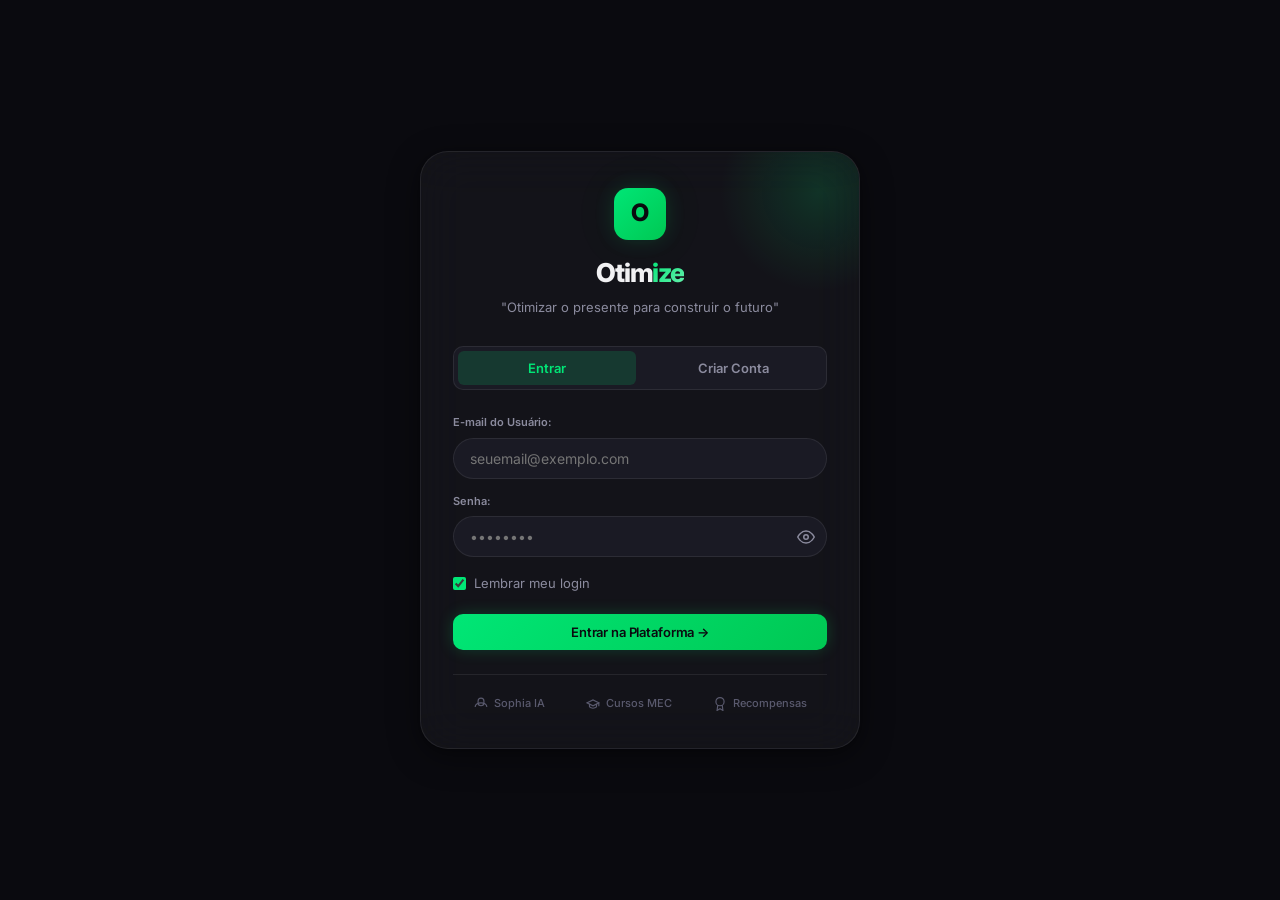
==== commit 4ab0e180: "style: remove emojis and elevate interface to ultra-premium design system, ensure fail-proof account" ====
--- a/index.html
+++ b/index.html
@@ -47,7 +47,7 @@
         <label class="text-xs font-semibold text-secondary" style="display:block; margin-bottom:6px;">Senha:</label>
         <div style="position:relative;">
           <input type="password" class="chat-input" id="landing-login-password" required placeholder="••••••••" style="width:100%; padding-right:40px;">
-          <button type="button" class="btn-toggle-pwd" data-target="landing-login-password" style="position:absolute; right:12px; top:50%; transform:translateY(-50%); background:none; border:none; color:var(--text-secondary); cursor:pointer; font-size:1.1rem;" title="Mostrar/Ocultar Senha">👁️</button>
+          <button type="button" class="btn-toggle-pwd" data-target="landing-login-password" style="position:absolute; right:12px; top:50%; transform:translateY(-50%); background:none; border:none; color:var(--text-secondary); cursor:pointer; display:flex; align-items:center; justify-content:center;" title="Mostrar/Ocultar Senha"><svg width="18" height="18" viewBox="0 0 24 24" fill="none" stroke="currentColor" stroke-width="2" stroke-linecap="round" stroke-linejoin="round"><path d="M1 12s4-8 11-8 11 8 11 8-4 8-11 8-11-8-11-8z"/><circle cx="12" cy="12" r="3"/></svg></button>
         </div>
       </div>
       <div style="margin-bottom:20px; display:flex; align-items:center; justify-content:space-between;">
@@ -56,7 +56,7 @@
         </label>
       </div>
       <button type="submit" class="btn btn-primary" style="width:100%;">
-        🚀 Entrar na Plataforma →
+        Entrar na Plataforma →
       </button>
     </form>
 
@@ -74,18 +74,18 @@
         <label class="text-xs font-semibold text-secondary" style="display:block; margin-bottom:6px;">Criar Senha:</label>
         <div style="position:relative;">
           <input type="password" class="chat-input" id="landing-reg-password" required placeholder="Mínimo 6 caracteres" minlength="6" style="width:100%; padding-right:40px;">
-          <button type="button" class="btn-toggle-pwd" data-target="landing-reg-password" style="position:absolute; right:12px; top:50%; transform:translateY(-50%); background:none; border:none; color:var(--text-secondary); cursor:pointer; font-size:1.1rem;" title="Mostrar/Ocultar Senha">👁️</button>
+          <button type="button" class="btn-toggle-pwd" data-target="landing-reg-password" style="position:absolute; right:12px; top:50%; transform:translateY(-50%); background:none; border:none; color:var(--text-secondary); cursor:pointer; display:flex; align-items:center; justify-content:center;" title="Mostrar/Ocultar Senha"><svg width="18" height="18" viewBox="0 0 24 24" fill="none" stroke="currentColor" stroke-width="2" stroke-linecap="round" stroke-linejoin="round"><path d="M1 12s4-8 11-8 11 8 11 8-4 8-11 8-11-8-11-8z"/><circle cx="12" cy="12" r="3"/></svg></button>
         </div>
       </div>
       <button type="submit" class="btn btn-primary" style="width:100%;">
-        ✨ Criar Minha Conta & Começar →
+        Criar Minha Conta →
       </button>
     </form>
 
     <div class="landing-features">
-      <div class="landing-feat">🤖 Sophia IA</div>
-      <div class="landing-feat">🎓 Cursos MEC</div>
-      <div class="landing-feat">🏆 Recompensas</div>
+      <div class="landing-feat"><svg width="14" height="14" viewBox="0 0 24 24" fill="none" stroke="currentColor" stroke-width="2"><path d="M12 2a5 5 0 0 1 5 5v3a5 5 0 0 1-10 0V7a5 5 0 0 1 5-5z"/><path d="M2 17c0-3.87 4.03-7 10-7s10 3.13 10 7"/></svg> Sophia IA</div>
+      <div class="landing-feat"><svg width="14" height="14" viewBox="0 0 24 24" fill="none" stroke="currentColor" stroke-width="2"><path d="M22 10v6M2 10l10-5 10 5-10 5z"/><path d="M6 12v5c3 3 9 3 12 0v-5"/></svg> Cursos MEC</div>
+      <div class="landing-feat"><svg width="14" height="14" viewBox="0 0 24 24" fill="none" stroke="currentColor" stroke-width="2"><circle cx="12" cy="8" r="7"/><polyline points="8.21 13.89 7 23 12 20 17 23 15.79 13.88"/></svg> Recompensas</div>
     </div>
   </div>
 </div>
@@ -96,7 +96,7 @@
 <div class="modal-overlay" id="onboarding-plan-modal">
   <div class="modal" style="max-width:620px;">
     <div class="modal-head">
-      <h2>🎯 Configure Seu Plano Personalizado</h2>
+      <h2>Configure Seu Plano Personalizado</h2>
     </div>
     <div style="padding:20px 28px 28px;">
       <p class="text-sm text-secondary mb-6">
@@ -107,21 +107,21 @@
         <div style="margin-bottom:16px;">
           <label class="text-xs font-semibold text-secondary" style="display:block; margin-bottom:6px;">Qual seu principal objetivo com o Otimize?</label>
           <select class="chat-input" id="onboard-main-goal" style="width:100%; cursor:pointer;">
-            <option value="Reduzir vício em redes sociais">📱 Reduzir vício em redes sociais e telas</option>
-            <option value="Aumentar foco nos estudos e cursos MEC" selected>🎓 Aumentar foco nos estudos e cursos do MEC</option>
-            <option value="Melhorar gestão de tempo e produtividade">⏱️ Melhorar gestão de tempo e produtividade</option>
-            <option value="Ganhar recompensas aprendendo">🏆 Ganhar recompensas enquanto me desenvolvo</option>
+            <option value="Reduzir vício em redes sociais">Reduzir vício em redes sociais e telas</option>
+            <option value="Aumentar foco nos estudos e cursos MEC" selected>Aumentar foco nos estudos e cursos do MEC</option>
+            <option value="Melhorar gestão de tempo e produtividade">Melhorar gestão de tempo e produtividade</option>
+            <option value="Ganhar recompensas aprendendo">Ganhar recompensas enquanto me desenvolvo</option>
           </select>
         </div>
 
         <div style="margin-bottom:16px;">
           <label class="text-xs font-semibold text-secondary" style="display:block; margin-bottom:6px;">Área de maior interesse para desenvolvimento:</label>
           <select class="chat-input" id="onboard-study-area" style="width:100%; cursor:pointer;">
-            <option value="Tecnologia & Programação (TI)" selected>💻 Tecnologia & Programação (TI)</option>
-            <option value="Gestão, Empreendedorismo & Marketing">📊 Gestão, Empreendedorismo & Marketing</option>
-            <option value="Educação Financeira & Investimentos">📈 Educação Financeira & Investimentos</option>
-            <option value="Saúde Mental & Produtividade">🧠 Saúde Mental & Produtividade</option>
-            <option value="Idiomas (Inglês / Espanhol)">🗣️ Idiomas & Comunicação</option>
+            <option value="Tecnologia & Programação (TI)" selected>Tecnologia & Programação (TI)</option>
+            <option value="Gestão, Empreendedorismo & Marketing">Gestão, Empreendedorismo & Marketing</option>
+            <option value="Educação Financeira & Investimentos">Educação Financeira & Investimentos</option>
+            <option value="Saúde Mental & Produtividade">Saúde Mental & Produtividade</option>
+            <option value="Idiomas (Inglês / Espanhol)">Idiomas & Comunicação</option>
           </select>
         </div>
 
@@ -164,7 +164,7 @@
         </div>
 
         <button type="submit" class="btn btn-primary" style="width:100%;">
-          🚀 Finalizar Meu Plano & Entrar no App →
+          Finalizar Meu Plano & Entrar no App →
         </button>
       </form>
     </div>
@@ -278,10 +278,10 @@
             </div>
             <div style="display:flex; gap:10px; flex-wrap:wrap;">
               <button class="btn btn-glass" id="btn-quick-import-mec">
-                ⚡ Sincronizar Aprenda Mais MEC
+                <svg width="14" height="14" viewBox="0 0 24 24" fill="none" stroke="currentColor" stroke-width="2"><polygon points="13 2 3 14 12 14 11 22 21 10 12 10 13 2"/></svg> Sincronizar Aprenda Mais MEC
               </button>
               <button class="btn btn-primary" data-open-rewards>
-                🏆 Resgatar Recompensas
+                <svg width="14" height="14" viewBox="0 0 24 24" fill="none" stroke="currentColor" stroke-width="2"><circle cx="12" cy="8" r="7"/><polyline points="8.21 13.89 7 23 12 20 17 23 15.79 13.88"/></svg> Resgatar Recompensas
               </button>
             </div>
           </div>
@@ -298,15 +298,15 @@
 
           <div class="rewards-strip">
             <div class="reward-chip">
-              <span class="reward-chip-icon">⚡</span>
+              <span class="reward-chip-icon"><svg width="14" height="14" viewBox="0 0 24 24" fill="none" stroke="currentColor" stroke-width="2"><polygon points="13 2 3 14 12 14 11 22 21 10 12 10 13 2"/></svg></span>
               <span>Sincronização em Tempo Real</span>
             </div>
             <div class="reward-chip">
-              <span class="reward-chip-icon">🎓</span>
+              <span class="reward-chip-icon"><svg width="14" height="14" viewBox="0 0 24 24" fill="none" stroke="currentColor" stroke-width="2"><path d="M22 10v6M2 10l10-5 10 5-10 5z"/><path d="M6 12v5c3 3 9 3 12 0v-5"/></svg></span>
               <span>Cursos Aprenda Mais MEC</span>
             </div>
             <div class="reward-chip">
-              <span class="reward-chip-icon">🤖</span>
+              <span class="reward-chip-icon"><svg width="14" height="14" viewBox="0 0 24 24" fill="none" stroke="currentColor" stroke-width="2"><path d="M12 2a5 5 0 0 1 5 5v3a5 5 0 0 1-10 0V7a5 5 0 0 1 5-5z"/><path d="M2 17c0-3.87 4.03-7 10-7s10 3.13 10 7"/></svg></span>
               <span>Tokens de IA Sophia</span>
             </div>
           </div>
@@ -360,7 +360,7 @@
 
       <!-- Sophia Shortcut Card -->
       <div class="sophia-shortcut mt-4" id="sophia-shortcut">
-        <div class="sophia-icon">🤖</div>
+        <div class="sophia-icon"><svg width="24" height="24" viewBox="0 0 24 24" fill="none" stroke="var(--primary)" stroke-width="2"><path d="M12 2a5 5 0 0 1 5 5v3a5 5 0 0 1-10 0V7a5 5 0 0 1 5-5z"/><path d="M2 17c0-3.87 4.03-7 10-7s10 3.13 10 7"/></svg></div>
         <div>
           <h3>Pergunte à Sophia IA</h3>
           <p>Sua copiloto inteligente de hábitos — divida objetivos complexos em micro-passos executáveis.</p>
@@ -406,7 +406,7 @@
     <section id="page-sophia" class="page">
       <div class="page-header">
         <div class="greeting">
-          <h1>IA Sophia 🤖</h1>
+          <h1>IA Sophia</h1>
           <p>Assistente conversacional para planejamento estratégico e redução do tempo de tela</p>
         </div>
       </div>
@@ -414,7 +414,7 @@
       <div class="chat-container">
         <!-- Chat Header -->
         <div class="chat-header">
-          <div class="chat-avatar-sophia">🤖</div>
+          <div class="chat-avatar-sophia"><svg width="18" height="18" viewBox="0 0 24 24" fill="none" stroke="currentColor" stroke-width="2"><path d="M12 2a5 5 0 0 1 5 5v3a5 5 0 0 1-10 0V7a5 5 0 0 1 5-5z"/><path d="M2 17c0-3.87 4.03-7 10-7s10 3.13 10 7"/></svg></div>
           <div>
             <h4 style="font-size:0.9375rem;">Sophia AI</h4>
             <div class="chat-status">Copiloto Ativo</div>
@@ -424,17 +424,17 @@
         <!-- Chat Messages -->
         <div class="chat-messages" id="chat-messages">
           <div class="message sophia">
-            <div class="msg-avatar">🤖</div>
+            <div class="msg-avatar">SP</div>
             <div class="msg-bubble">
-              Olá! 👋 Sou a <strong>Sophia</strong>. Como posso ajudar você a otimizar sua rotina e transformar o seu tempo em aprendizado hoje?
+              Olá! Sou a <strong>Sophia</strong>. Como posso ajudar você a otimizar sua rotina e transformar o seu tempo em aprendizado hoje?
             </div>
           </div>
 
           <div class="message sophia">
-            <div class="msg-avatar">🤖</div>
+            <div class="msg-avatar">SP</div>
             <div>
               <div class="chat-feature">
-                <h4>💡 Foco Estratégico</h4>
+                <h4>Foco Estratégico</h4>
                 <p>Eu divido grandes metas de estudo em pequenas etapas diárias para evitar o overload cognitivo e as redes sociais.</p>
               </div>
             </div>
@@ -815,10 +815,10 @@
         <div style="display:flex; align-items:center; justify-content:space-between; flex-wrap:wrap; gap:16px;">
           <div>
             <div class="text-xs text-secondary mb-1 font-semibold">Seu Saldo Acumulado:</div>
-            <div class="bal-value font-mono" id="modal-points-display" style="font-size: 2rem;">2.450 Pontos</div>
+            <div class="bal-value font-mono" id="modal-points-display" style="font-size: 2rem;">0 Pontos</div>
           </div>
           <div class="streak-badge" style="padding:10px 18px; font-size: 1rem;">
-            <span class="streak-fire">🔥</span> Nível 7 — Guardião do Foco
+            <span class="streak-fire">🔥</span> Nível 1 — Iniciante do Foco
           </div>
         </div>
       </div>
@@ -1115,10 +1115,10 @@
       <div class="modal-balance">
         <div>
           <div class="bal-label">Saldo Acumulado</div>
-          <div class="bal-value font-mono" id="modal-points-display">2.450 Pontos</div>
+          <div class="bal-value font-mono" id="modal-points-display">0 Pontos</div>
         </div>
         <div class="streak-badge" style="padding:6px 14px;">
-          <span class="streak-fire">🔥</span> Nível 7
+          <span class="streak-fire">🔥</span> Nível 1 — Iniciante do Foco
         </div>
       </div>
 
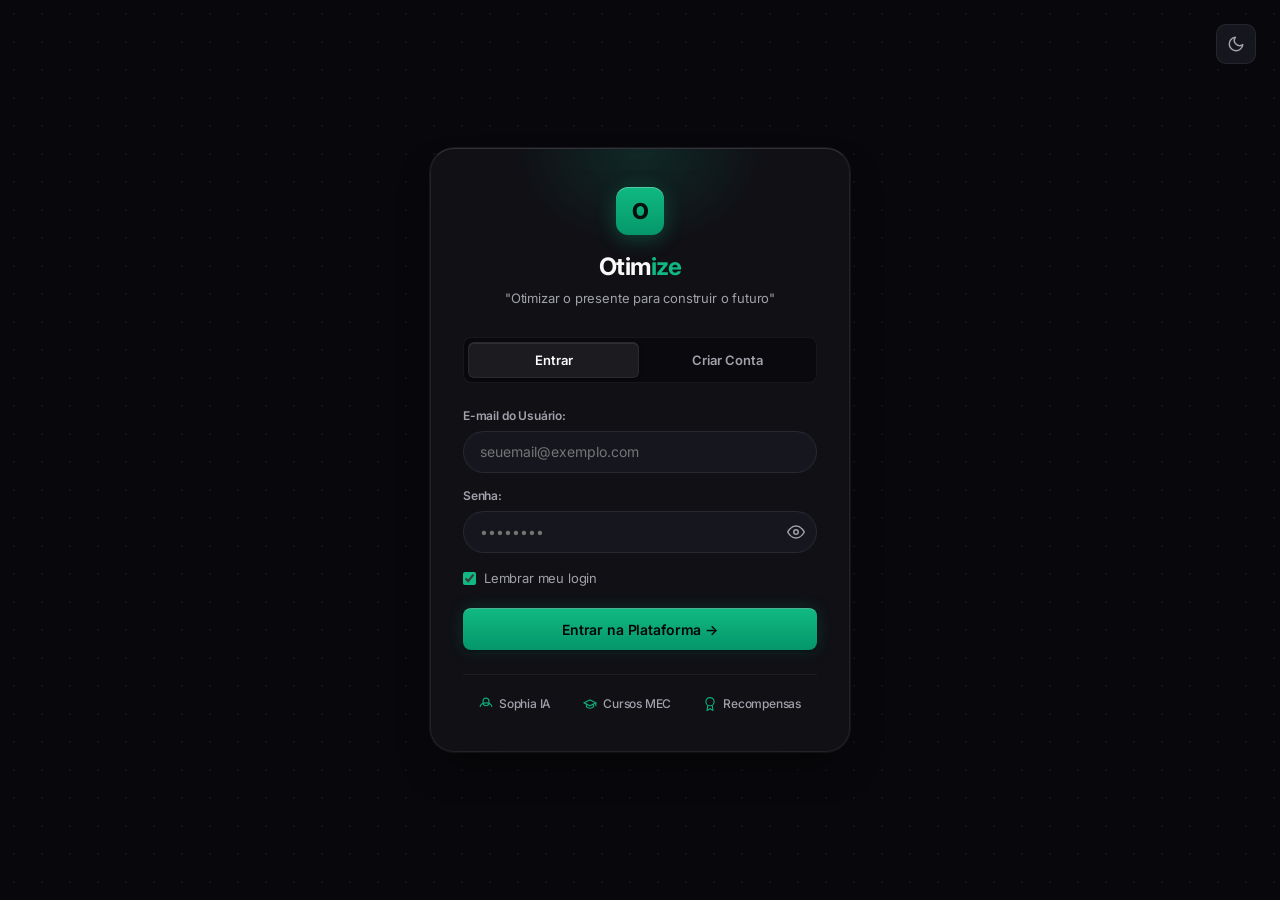
==== commit d0bee439: "feat: implement light and dark mode theme switcher with persistence" ====
--- a/index.html
+++ b/index.html
@@ -24,6 +24,10 @@
      LANDING LOGIN SCREEN (Before Site Access)
      ========================================== -->
 <div class="landing-screen" id="landing-screen">
+  <button class="btn-theme-toggle landing-theme-toggle" id="landing-theme-toggle" title="Alternar Modo Claro / Escuro" style="position:absolute; top:24px; right:24px; z-index:1000; width:40px; height:40px; border-radius:10px; display:flex; align-items:center; justify-content:center; color:var(--text-secondary); background:var(--surface-2); border:1px solid var(--glass-border); cursor:pointer; transition:all 0.2s ease;">
+    <svg class="theme-icon-sun" width="18" height="18" viewBox="0 0 24 24" fill="none" stroke="currentColor" stroke-width="2" stroke-linecap="round" stroke-linejoin="round" style="display:none;"><circle cx="12" cy="12" r="5"/><line x1="12" y1="1" x2="12" y2="3"/><line x1="12" y1="21" x2="12" y2="23"/><line x1="4.22" y1="4.22" x2="5.64" y2="5.64"/><line x1="18.36" y1="18.36" x2="19.78" y2="19.78"/><line x1="1" y1="12" x2="3" y2="12"/><line x1="21" y1="12" x2="23" y2="12"/><line x1="4.22" y1="19.78" x2="5.64" y2="18.36"/><line x1="18.36" y1="5.64" x2="19.78" y2="4.22"/></svg>
+    <svg class="theme-icon-moon" width="18" height="18" viewBox="0 0 24 24" fill="none" stroke="currentColor" stroke-width="2" stroke-linecap="round" stroke-linejoin="round"><path d="M21 12.79A9 9 0 1 1 11.21 3 7 7 0 0 0 21 12.79z"/></svg>
+  </button>
   <div class="landing-container">
     <div class="landing-brand">
       <div class="landing-logo">O</div>
@@ -184,6 +188,10 @@
     <div class="sidebar-header">
       <div class="sidebar-logo">O</div>
       <div class="sidebar-brand">Otim<span>ize</span></div>
+      <button class="btn-theme-toggle" id="btn-theme-toggle" title="Alternar Modo Claro / Escuro" style="margin-left:auto; width:34px; height:34px; border-radius:8px; display:flex; align-items:center; justify-content:center; color:var(--text-secondary); background:rgba(255,255,255,0.05); border:1px solid var(--glass-border); cursor:pointer; transition:all 0.2s ease;">
+        <svg class="theme-icon-sun" width="16" height="16" viewBox="0 0 24 24" fill="none" stroke="currentColor" stroke-width="2" stroke-linecap="round" stroke-linejoin="round" style="display:none;"><circle cx="12" cy="12" r="5"/><line x1="12" y1="1" x2="12" y2="3"/><line x1="12" y1="21" x2="12" y2="23"/><line x1="4.22" y1="4.22" x2="5.64" y2="5.64"/><line x1="18.36" y1="18.36" x2="19.78" y2="19.78"/><line x1="1" y1="12" x2="3" y2="12"/><line x1="21" y1="12" x2="23" y2="12"/><line x1="4.22" y1="19.78" x2="5.64" y2="18.36"/><line x1="18.36" y1="5.64" x2="19.78" y2="4.22"/></svg>
+        <svg class="theme-icon-moon" width="16" height="16" viewBox="0 0 24 24" fill="none" stroke="currentColor" stroke-width="2" stroke-linecap="round" stroke-linejoin="round"><path d="M21 12.79A9 9 0 1 1 11.21 3 7 7 0 0 0 21 12.79z"/></svg>
+      </button>
     </div>
 
     <nav class="sidebar-nav">
--- a/css/style.css
+++ b/css/style.css
@@ -1,63 +1,61 @@
 /* ============================================
-   OTIMIZE — PREMIUM DESIGN SYSTEM v2
-   Inspired by Linear, Vercel, Stripe, Duolingo
-   Dark Glassmorphism + Animated Gradients
+   OTIMIZE — ULTRA-PREMIUM SAAS DESIGN SYSTEM
+   Linear & Vercel Architecture (Zero Emoji AI Clutter)
    ============================================ */
 
 /* ─── Design Tokens ─── */
 :root {
-  --primary: #00E676;
-  --primary-rgb: 0, 230, 118;
-  --primary-dark: #00C853;
-  --primary-glow: rgba(0, 230, 118, 0.15);
-  --primary-glow-strong: rgba(0, 230, 118, 0.3);
-
-  --accent: #8B5CF6;
-  --accent-rgb: 139, 92, 246;
-  --accent-glow: rgba(139, 92, 246, 0.15);
-
-  --surface-0: #0A0A0F;
-  --surface-1: #111118;
-  --surface-2: #1A1A24;
-  --surface-3: #232330;
-  --surface-4: #2D2D3D;
-
-  --glass: rgba(255, 255, 255, 0.04);
-  --glass-border: rgba(255, 255, 255, 0.08);
-  --glass-hover: rgba(255, 255, 255, 0.07);
-  --glass-strong: rgba(255, 255, 255, 0.1);
-
-  --text-primary: #F1F1F3;
-  --text-secondary: #8B8B9E;
-  --text-tertiary: #5A5A6E;
-  --text-green: #00E676;
-
-  --warning: #FBBF24;
-  --warning-rgb: 251, 191, 36;
-  --error: #F87171;
-  --info: #60A5FA;
+  --primary: #10B981;
+  --primary-rgb: 16, 185, 129;
+  --primary-dark: #059669;
+  --primary-glow: rgba(16, 185, 129, 0.12);
+  --primary-glow-strong: rgba(16, 185, 129, 0.25);
+
+  --accent: #6366F1;
+  --accent-rgb: 99, 102, 241;
+  --accent-glow: rgba(99, 102, 241, 0.12);
+
+  --surface-0: #08080C;
+  --surface-1: #0F0F14;
+  --surface-2: #16161E;
+  --surface-3: #1F1F2A;
+  --surface-4: #292936;
+
+  --glass: rgba(255, 255, 255, 0.03);
+  --glass-border: rgba(255, 255, 255, 0.07);
+  --glass-hover: rgba(255, 255, 255, 0.06);
+  --glass-strong: rgba(255, 255, 255, 0.09);
+
+  --text-primary: #FAFAFA;
+  --text-secondary: #A1A1AA;
+  --text-tertiary: #71717A;
+  --text-green: #10B981;
+
+  --warning: #F59E0B;
+  --warning-rgb: 245, 158, 11;
+  --error: #EF4444;
+  --info: #3B82F6;
 
   --radius-xs: 6px;
-  --radius-sm: 10px;
-  --radius: 14px;
-  --radius-lg: 20px;
-  --radius-xl: 28px;
+  --radius-sm: 8px;
+  --radius: 12px;
+  --radius-lg: 16px;
+  --radius-xl: 24px;
   --radius-full: 9999px;
 
-  --shadow-glow-green: 0 0 20px rgba(0, 230, 118, 0.15), 0 0 60px rgba(0, 230, 118, 0.05);
-  --shadow-glow-accent: 0 0 20px rgba(139, 92, 246, 0.15), 0 0 60px rgba(139, 92, 246, 0.05);
-  --shadow-elevated: 0 8px 32px rgba(0, 0, 0, 0.4), 0 2px 8px rgba(0, 0, 0, 0.2);
-  --shadow-card: 0 4px 24px rgba(0, 0, 0, 0.25);
-
-  --sidebar-w: 260px;
-  --bottomnav-h: 72px;
-
-  --ease: cubic-bezier(0.4, 0, 0.2, 1);
+  --shadow-glow-green: 0 0 24px rgba(16, 185, 129, 0.18);
+  --shadow-glow-accent: 0 0 24px rgba(99, 102, 241, 0.18);
+  --shadow-elevated: 0 20px 40px -15px rgba(0, 0, 0, 0.6), 0 0 0 1px rgba(255, 255, 255, 0.07);
+  --shadow-card: 0 8px 30px rgba(0, 0, 0, 0.35);
+
+  --sidebar-w: 250px;
+  --bottomnav-h: 70px;
+
+  --ease: cubic-bezier(0.16, 1, 0.3, 1);
   --ease-spring: cubic-bezier(0.34, 1.56, 0.64, 1);
   --ease-out: cubic-bezier(0, 0, 0.2, 1);
   --duration: 0.2s;
-  --duration-md: 0.35s;
-  --duration-lg: 0.5s;
+  --duration-md: 0.3s;
 
   --font: 'Inter', -apple-system, BlinkMacSystemFont, 'Segoe UI', system-ui, sans-serif;
 }
@@ -65,57 +63,54 @@
 /* ─── Reset ─── */
 *, *::before, *::after { box-sizing: border-box; margin: 0; padding: 0; }
 html { font-size: 16px; -webkit-font-smoothing: antialiased; -moz-osx-font-smoothing: grayscale; scroll-behavior: smooth; }
-body { font-family: var(--font); background: var(--surface-0); color: var(--text-primary); line-height: 1.6; min-height: 100vh; overflow-x: hidden; }
+body { font-family: var(--font); background: var(--surface-0); color: var(--text-primary); line-height: 1.5; min-height: 100vh; overflow-x: hidden; letter-spacing: -0.011em; }
 a { color: inherit; text-decoration: none; }
 button { font-family: inherit; cursor: pointer; border: none; background: none; color: inherit; }
 img { max-width: 100%; display: block; }
 ul, ol { list-style: none; }
 input, textarea, select { font-family: inherit; border: none; outline: none; color: inherit; background: transparent; }
 
-/* ─── Animated Mesh Background ─── */
+/* ─── Minimal Ambient Background Glow ─── */
 body::before {
   content: '';
   position: fixed;
   inset: 0;
   z-index: 0;
   background:
-    radial-gradient(ellipse 80% 50% at 20% 0%, rgba(0, 230, 118, 0.08) 0%, transparent 60%),
-    radial-gradient(ellipse 60% 40% at 80% 10%, rgba(139, 92, 246, 0.06) 0%, transparent 50%),
-    radial-gradient(ellipse 50% 60% at 50% 100%, rgba(0, 230, 118, 0.04) 0%, transparent 50%);
-  animation: meshMove 20s ease-in-out infinite alternate;
+    radial-gradient(circle 800px at 15% 10%, rgba(16, 185, 129, 0.07), transparent 40%),
+    radial-gradient(circle 600px at 85% 20%, rgba(99, 102, 241, 0.05), transparent 40%),
+    radial-gradient(circle 900px at 50% 90%, rgba(16, 185, 129, 0.04), transparent 50%);
   pointer-events: none;
 }
 
-@keyframes meshMove {
-  0% { opacity: 1; transform: scale(1); }
-  50% { opacity: 0.8; transform: scale(1.05); }
-  100% { opacity: 1; transform: scale(1); }
-}
-
 /* ═══════════════════════════════════════════════
-   LANDING LOGIN SCREEN (Before App Entry)
+   LANDING LOGIN SCREEN (Ultra Premium)
    ═══════════════════════════════════════════════ */
 .landing-screen {
   position: fixed;
   inset: 0;
   z-index: 999;
   background: var(--surface-0);
+  background-image: 
+    radial-gradient(rgba(255, 255, 255, 0.04) 1px, transparent 1px);
+  background-size: 28px 28px;
   display: flex;
   align-items: center;
   justify-content: center;
-  padding: 20px;
+  padding: 24px;
   overflow-y: auto;
 }
 
 .landing-container {
   width: 100%;
-  max-width: 440px;
-  background: var(--glass);
-  backdrop-filter: blur(24px) saturate(1.2);
-  -webkit-backdrop-filter: blur(24px) saturate(1.2);
-  border: 1px solid var(--glass-border);
+  max-width: 420px;
+  background: rgba(18, 18, 24, 0.85);
+  backdrop-filter: blur(32px) saturate(1.4);
+  -webkit-backdrop-filter: blur(32px) saturate(1.4);
+  border: 1px solid rgba(255, 255, 255, 0.08);
+  border-top: 1px solid rgba(255, 255, 255, 0.15);
   border-radius: var(--radius-xl);
-  padding: 36px 32px;
+  padding: 38px 32px;
   box-shadow: var(--shadow-elevated);
   position: relative;
   overflow: hidden;
@@ -123,9 +118,9 @@
 
 .landing-container::before {
   content: '';
-  position: absolute; top: -60px; right: -60px;
-  width: 200px; height: 200px;
-  background: radial-gradient(circle, rgba(var(--primary-rgb), 0.15) 0%, transparent 70%);
+  position: absolute; top: -100px; left: 50%; transform: translateX(-50%);
+  width: 250px; height: 200px;
+  background: radial-gradient(ellipse at center, rgba(16, 185, 129, 0.15) 0%, transparent 70%);
   pointer-events: none;
 }
 
@@ -138,27 +133,26 @@
 }
 
 .landing-logo {
-  width: 52px; height: 52px;
-  background: linear-gradient(135deg, var(--primary), #00C853);
-  border-radius: var(--radius);
+  width: 48px; height: 48px;
+  background: linear-gradient(180deg, #10B981 0%, #059669 100%);
+  border-radius: 12px;
   display: flex; align-items: center; justify-content: center;
-  font-weight: 800; font-size: 1.5rem;
-  color: #0A0A0F;
-  margin-bottom: 12px;
-  box-shadow: var(--shadow-glow-green);
+  font-weight: 800; font-size: 1.375rem;
+  color: #050508;
+  margin-bottom: 14px;
+  box-shadow: 0 4px 20px rgba(16, 185, 129, 0.3), inset 0 1px 0 rgba(255,255,255,0.3);
 }
 
 .landing-title {
-  font-size: 1.625rem;
-  font-weight: 800;
-  letter-spacing: -0.04em;
+  font-size: 1.5rem;
+  font-weight: 700;
+  letter-spacing: -0.03em;
   margin-bottom: 4px;
+  color: #FAFAFA;
 }
 
 .landing-title span {
-  background: linear-gradient(135deg, var(--primary), #69F0AE);
-  -webkit-background-clip: text;
-  -webkit-text-fill-color: transparent;
+  color: var(--primary);
 }
 
 .landing-slogan {
@@ -168,29 +162,31 @@
 
 .landing-tabs {
   display: flex;
-  gap: 8px;
-  background: var(--surface-2);
+  gap: 4px;
+  background: rgba(0, 0, 0, 0.35);
   padding: 4px;
   border-radius: var(--radius-sm);
   margin-bottom: 24px;
-  border: 1px solid var(--glass-border);
+  border: 1px solid rgba(255, 255, 255, 0.06);
 }
 
 .landing-tab {
   flex: 1;
-  padding: 9px;
+  padding: 9px 12px;
   font-size: 0.8125rem;
   font-weight: 600;
   color: var(--text-secondary);
   border-radius: var(--radius-xs);
-  transition: all var(--duration) var(--ease);
+  transition: all 0.2s var(--ease);
   cursor: pointer;
   text-align: center;
 }
 
 .landing-tab.active {
-  background: var(--primary-glow);
-  color: var(--primary);
+  background: rgba(255, 255, 255, 0.08);
+  color: #FAFAFA;
+  box-shadow: 0 1px 3px rgba(0,0,0,0.4), inset 0 1px 0 rgba(255,255,255,0.08);
+  border: 1px solid rgba(255, 255, 255, 0.06);
 }
 
 .landing-features {
@@ -198,130 +194,151 @@
   justify-content: space-around;
   margin-top: 24px;
   padding-top: 20px;
-  border-top: 1px solid var(--glass-border);
+  border-top: 1px solid rgba(255, 255, 255, 0.06);
 }
 
 .landing-feat {
   display: flex;
   align-items: center;
   gap: 6px;
-  font-size: 0.6875rem;
-  color: var(--text-tertiary);
+  font-size: 0.75rem;
+  color: var(--text-secondary);
   font-weight: 500;
 }
 
-/* ─── Typography ─── */
-h1 { font-size: 1.875rem; font-weight: 700; line-height: 1.2; letter-spacing: -0.04em; }
-h2 { font-size: 1.375rem; font-weight: 700; line-height: 1.25; letter-spacing: -0.03em; }
-h3 { font-size: 1.0625rem; font-weight: 600; line-height: 1.35; letter-spacing: -0.02em; }
-h4 { font-size: 0.9375rem; font-weight: 600; line-height: 1.4; letter-spacing: -0.01em; }
+.landing-feat svg {
+  color: var(--primary);
+  opacity: 0.9;
+}
+
+/* ─── Typography & Form Controls ─── */
+h1 { font-size: 1.75rem; font-weight: 700; line-height: 1.2; letter-spacing: -0.035em; color: #FAFAFA; }
+h2 { font-size: 1.3125rem; font-weight: 700; line-height: 1.25; letter-spacing: -0.025em; color: #FAFAFA; }
+h3 { font-size: 1rem; font-weight: 600; line-height: 1.35; letter-spacing: -0.015em; color: #FAFAFA; }
+h4 { font-size: 0.875rem; font-weight: 600; line-height: 1.4; letter-spacing: -0.01em; color: #FAFAFA; }
 .text-sm { font-size: 0.8125rem; }
-.text-xs { font-size: 0.6875rem; }
+.text-xs { font-size: 0.75rem; }
 .text-secondary { color: var(--text-secondary); }
 .text-tertiary { color: var(--text-tertiary); }
-.text-green { color: var(--text-green); }
-.font-medium { font-weight: 500; }
 .font-semibold { font-weight: 600; }
-.font-bold { font-weight: 700; }
-.font-mono { font-family: 'JetBrains Mono', 'Fira Code', monospace; }
+.font-mono { font-family: 'JetBrains Mono', monospace; }
+
+.chat-input {
+  width: 100%;
+  height: 42px;
+  padding: 0 14px;
+  background: rgba(255, 255, 255, 0.03);
+  border: 1px solid rgba(255, 255, 255, 0.08);
+  border-radius: var(--radius-sm);
+  font-size: 0.875rem;
+  color: var(--text-primary);
+  transition: all 0.2s var(--ease);
+}
+
+.chat-input:focus {
+  border-color: rgba(16, 185, 129, 0.6);
+  background: rgba(255, 255, 255, 0.05);
+  box-shadow: 0 0 0 3px rgba(16, 185, 129, 0.12);
+}
 
 /* ═══════════════════════════════════════════════
-   LAYOUT
+   MAIN APP & SIDEBAR
    ═══════════════════════════════════════════════ */
-.app { display: flex; min-height: 100vh; position: relative; }
-
-/* ─── Sidebar ─── */
+.app { display: flex; min-height: 100vh; position: relative; z-index: 1; }
+
 .sidebar {
-  position: fixed; top: 0; left: 0;
-  width: var(--sidebar-w); height: 100vh;
-  background: rgba(10, 10, 15, 0.85);
-  backdrop-filter: blur(24px) saturate(1.2);
-  -webkit-backdrop-filter: blur(24px) saturate(1.2);
-  border-right: 1px solid var(--glass-border);
+  width: var(--sidebar-w);
+  background: #09090D;
+  border-right: 1px solid rgba(255, 255, 255, 0.06);
   display: flex; flex-direction: column;
-  z-index: 100;
-  transition: transform var(--duration-md) var(--ease);
-}
-
-.sidebar-header { padding: 24px 20px 20px; display: flex; align-items: center; gap: 12px; }
+  position: fixed; top: 0; bottom: 0; left: 0;
+  z-index: 100; padding: 20px 0;
+}
+
+.sidebar-header {
+  padding: 0 20px 20px;
+  display: flex; align-items: center; gap: 12px;
+  border-bottom: 1px solid rgba(255, 255, 255, 0.06);
+}
 
 .sidebar-logo {
-  width: 36px; height: 36px;
-  background: linear-gradient(135deg, var(--primary), #00C853);
-  border-radius: var(--radius-sm);
+  width: 32px; height: 32px;
+  background: linear-gradient(180deg, #10B981 0%, #059669 100%);
+  border-radius: 8px;
   display: flex; align-items: center; justify-content: center;
-  font-weight: 800; font-size: 0.875rem;
-  color: #0A0A0F; flex-shrink: 0;
-  box-shadow: var(--shadow-glow-green);
-}
-
-.sidebar-brand { font-size: 1.25rem; font-weight: 800; letter-spacing: -0.04em; }
-.sidebar-brand span { background: linear-gradient(135deg, var(--primary), #69F0AE); -webkit-background-clip: text; -webkit-text-fill-color: transparent; background-clip: text; }
-
-.sidebar-nav { flex: 1; padding: 4px 10px; display: flex; flex-direction: column; gap: 2px; overflow-y: auto; }
+  font-weight: 800; font-size: 1rem;
+  color: #050508; flex-shrink: 0;
+  box-shadow: 0 2px 10px rgba(16, 185, 129, 0.25);
+}
+
+.sidebar-brand { font-size: 1.125rem; font-weight: 700; letter-spacing: -0.03em; color: #FAFAFA; }
+.sidebar-brand span { color: var(--primary); }
+
+.sidebar-nav { flex: 1; padding: 12px 10px; display: flex; flex-direction: column; gap: 2px; overflow-y: auto; }
 .sidebar-nav::-webkit-scrollbar { width: 0; }
 
 .nav-label {
   font-size: 0.625rem; font-weight: 700;
   text-transform: uppercase; letter-spacing: 0.1em;
   color: var(--text-tertiary);
-  padding: 20px 12px 8px;
+  padding: 16px 12px 6px;
 }
 
 .nav-item {
   display: flex; align-items: center; gap: 11px;
-  padding: 10px 14px; border-radius: var(--radius-sm);
+  padding: 9px 12px; border-radius: var(--radius-sm);
   font-size: 0.8125rem; font-weight: 500;
   color: var(--text-secondary);
-  transition: all var(--duration) var(--ease);
+  transition: all 0.15s var(--ease);
   position: relative;
 }
 
-.nav-item:hover { background: var(--glass-hover); color: var(--text-primary); }
+.nav-item:hover { background: rgba(255, 255, 255, 0.05); color: #FAFAFA; }
 
 .nav-item.active {
-  background: var(--primary-glow);
+  background: rgba(16, 185, 129, 0.1);
   color: var(--primary);
+  font-weight: 600;
 }
 
 .nav-item.active::before {
   content: ''; position: absolute; left: 0; top: 50%; transform: translateY(-50%);
-  width: 3px; height: 20px;
+  width: 3px; height: 18px;
   background: var(--primary);
   border-radius: 0 3px 3px 0;
-  box-shadow: 0 0 8px rgba(var(--primary-rgb), 0.5);
-}
-
-.nav-icon { width: 18px; height: 18px; flex-shrink: 0; opacity: 0.6; }
+  box-shadow: 0 0 8px rgba(16, 185, 129, 0.4);
+}
+
+.nav-icon { width: 18px; height: 18px; flex-shrink: 0; opacity: 0.65; }
 .nav-item:hover .nav-icon, .nav-item.active .nav-icon { opacity: 1; }
 
 .nav-badge {
   margin-left: auto;
-  background: linear-gradient(135deg, var(--accent), #7C3AED);
-  color: white; font-size: 0.5625rem; font-weight: 700;
-  padding: 2px 7px; border-radius: var(--radius-full);
+  background: rgba(99, 102, 241, 0.2);
+  border: 1px solid rgba(99, 102, 241, 0.3);
+  color: #818CF8; font-size: 0.5625rem; font-weight: 700;
+  padding: 2px 6px; border-radius: var(--radius-full);
   letter-spacing: 0.05em;
 }
 
-.sidebar-footer { padding: 12px; border-top: 1px solid var(--glass-border); }
+.sidebar-footer { padding: 12px; border-top: 1px solid rgba(255, 255, 255, 0.06); }
 
 .sidebar-user {
   display: flex; align-items: center; gap: 10px;
-  padding: 10px 12px; border-radius: var(--radius-sm);
-  transition: background var(--duration) var(--ease);
-}
-
-.sidebar-user:hover { background: var(--glass-hover); }
+  padding: 8px 10px; border-radius: var(--radius-sm);
+  transition: background 0.15s var(--ease);
+}
+
+.sidebar-user:hover { background: rgba(255, 255, 255, 0.05); }
 
 .avatar {
-  width: 34px; height: 34px; border-radius: var(--radius-full);
+  width: 32px; height: 32px; border-radius: var(--radius-full);
   background: linear-gradient(135deg, var(--primary), var(--accent));
   display: flex; align-items: center; justify-content: center;
-  font-weight: 700; font-size: 0.75rem; color: #0A0A0F; flex-shrink: 0;
-  box-shadow: 0 0 0 2px var(--surface-1), 0 0 0 3px rgba(var(--primary-rgb), 0.3);
-}
-
-.user-name { font-size: 0.8125rem; font-weight: 600; }
+  font-weight: 700; font-size: 0.75rem; color: #050508; flex-shrink: 0;
+}
+
+.user-name { font-size: 0.8125rem; font-weight: 600; color: #FAFAFA; }
 .user-level { font-size: 0.6875rem; color: var(--text-tertiary); }
 
 /* ─── Main Content ─── */
@@ -333,7 +350,7 @@
 
 .page {
   display: none; flex: 1;
-  padding: 40px 48px;
+  padding: 36px 44px;
   max-width: 1120px; width: 100%;
   margin: 0 auto;
 }
@@ -341,14 +358,14 @@
 .page.active { display: block; animation: pageIn var(--duration-md) var(--ease-out); }
 
 @keyframes pageIn {
-  from { opacity: 0; transform: translateY(12px) scale(0.995); }
-  to { opacity: 1; transform: translateY(0) scale(1); }
+  from { opacity: 0; transform: translateY(8px); }
+  to { opacity: 1; transform: translateY(0); }
 }
 
 /* ─── Page Header ─── */
 .page-header {
   display: flex; align-items: flex-start; justify-content: space-between;
-  margin-bottom: 32px; gap: 16px; flex-wrap: wrap;
+  margin-bottom: 28px; gap: 16px; flex-wrap: wrap;
 }
 
 .greeting h1 { margin-bottom: 4px; }
@@ -356,46 +373,36 @@
 
 .streak-badge {
   display: inline-flex; align-items: center; gap: 8px;
-  background: rgba(var(--warning-rgb), 0.1);
-  border: 1px solid rgba(var(--warning-rgb), 0.2);
-  color: var(--warning); padding: 8px 18px;
+  background: rgba(245, 158, 11, 0.08);
+  border: 1px solid rgba(245, 158, 11, 0.2);
+  color: var(--warning); padding: 7px 16px;
   border-radius: var(--radius-full);
   font-size: 0.8125rem; font-weight: 600;
-  backdrop-filter: blur(8px);
-}
-
-.streak-fire { font-size: 1rem; animation: flamePulse 1.5s ease-in-out infinite; }
-
-@keyframes flamePulse {
-  0%, 100% { transform: scale(1) rotate(0deg); }
-  25% { transform: scale(1.15) rotate(-5deg); }
-  75% { transform: scale(1.1) rotate(5deg); }
 }
 
 /* ═══════════════════════════════════════════════
    GLASS CARDS & REWARDS HERO
    ═══════════════════════════════════════════════ */
 .glass-card {
-  background: var(--glass);
-  backdrop-filter: blur(12px);
-  -webkit-backdrop-filter: blur(12px);
-  border: 1px solid var(--glass-border);
+  background: rgba(18, 18, 24, 0.7);
+  backdrop-filter: blur(20px);
+  -webkit-backdrop-filter: blur(20px);
+  border: 1px solid rgba(255, 255, 255, 0.07);
   border-radius: var(--radius-lg);
   padding: 24px;
   position: relative;
-  transition: all var(--duration-md) var(--ease);
+  transition: all 0.2s var(--ease);
 }
 
 .glass-card:hover {
-  background: var(--glass-hover);
-  border-color: rgba(255,255,255,0.12);
-  transform: translateY(-2px);
+  background: rgba(255, 255, 255, 0.05);
+  border-color: rgba(255, 255, 255, 0.12);
   box-shadow: var(--shadow-card);
 }
 
 .rewards-hero {
-  background: linear-gradient(135deg, rgba(0, 230, 118, 0.12) 0%, rgba(139, 92, 246, 0.08) 100%);
-  border: 1px solid rgba(var(--primary-rgb), 0.2);
+  background: linear-gradient(135deg, rgba(16, 185, 129, 0.1) 0%, rgba(99, 102, 241, 0.06) 100%);
+  border: 1px solid rgba(16, 185, 129, 0.2);
   border-radius: var(--radius-xl);
   padding: 32px;
   position: relative;
@@ -406,25 +413,23 @@
 .rewards-top { display: flex; align-items: flex-start; justify-content: space-between; flex-wrap: wrap; gap: 16px; }
 
 .rewards-points {
-  font-size: 3rem; font-weight: 800;
+  font-size: 2.75rem; font-weight: 800;
   letter-spacing: -0.05em; line-height: 1;
-  background: linear-gradient(135deg, var(--primary), #69F0AE);
-  -webkit-background-clip: text; -webkit-text-fill-color: transparent;
-  background-clip: text;
+  color: #FAFAFA;
 }
 
 .rewards-points .pts-label {
-  display: block; font-size: 0.875rem; font-weight: 500;
-  -webkit-text-fill-color: var(--text-secondary);
+  display: block; font-size: 0.8125rem; font-weight: 500;
+  color: var(--text-secondary);
   letter-spacing: 0; margin-top: 4px;
 }
 
 .level-progress { margin-top: 20px; }
-.level-row { display: flex; justify-content: space-between; margin-bottom: 10px; font-size: 0.8125rem; color: var(--text-secondary); }
+.level-row { display: flex; justify-content: space-between; margin-bottom: 8px; font-size: 0.8125rem; color: var(--text-secondary); }
 
 .progress-track {
   width: 100%; height: 6px;
-  background: rgba(255,255,255,0.08);
+  background: rgba(255,255,255,0.07);
   border-radius: var(--radius-full);
   overflow: hidden;
   position: relative;
@@ -435,67 +440,73 @@
   position: relative; transition: width 0.8s var(--ease);
 }
 
-.progress-fill.green { background: linear-gradient(90deg, var(--primary-dark), var(--primary)); }
-.progress-fill.accent { background: linear-gradient(90deg, #7C3AED, var(--accent)); }
+.progress-fill.green { background: linear-gradient(90deg, #059669, #10B981); }
+.progress-fill.accent { background: linear-gradient(90deg, #4F46E5, #6366F1); }
 
 .rewards-strip { display: grid; grid-template-columns: repeat(3, 1fr); gap: 10px; margin-top: 20px; }
 
 .reward-chip {
   display: flex; align-items: center; gap: 8px;
   padding: 10px 12px;
-  background: rgba(255,255,255,0.05);
-  border: 1px solid var(--glass-border);
+  background: rgba(255,255,255,0.03);
+  border: 1px solid rgba(255,255,255,0.06);
   border-radius: var(--radius-sm);
   font-size: 0.75rem; font-weight: 500;
   color: var(--text-secondary);
-  transition: all var(--duration) var(--ease);
+  transition: all 0.2s var(--ease);
 }
 
 .reward-chip:hover {
-  background: rgba(255,255,255,0.08);
-  border-color: rgba(255,255,255,0.15);
+  background: rgba(255,255,255,0.06);
+  border-color: rgba(255,255,255,0.12);
   color: var(--text-primary);
 }
 
-.reward-chip-icon { font-size: 1.125rem; }
+.reward-chip-icon { display: flex; align-items: center; justify-content: center; color: var(--primary); }
 
 /* ═══════════════════════════════════════════════
    BUTTONS
    ═══════════════════════════════════════════════ */
 .btn {
   display: inline-flex; align-items: center; justify-content: center; gap: 8px;
-  padding: 10px 22px; border-radius: var(--radius-sm);
-  font-size: 0.8125rem; font-weight: 600;
-  transition: all var(--duration) var(--ease);
+  height: 42px; padding: 0 20px; border-radius: var(--radius-sm);
+  font-size: 0.875rem; font-weight: 600;
+  transition: all 0.2s var(--ease);
   white-space: nowrap; position: relative;
   letter-spacing: -0.01em;
 }
 
 .btn-primary {
-  background: linear-gradient(135deg, var(--primary), var(--primary-dark));
-  color: #0A0A0F;
-  box-shadow: 0 0 16px rgba(var(--primary-rgb), 0.2);
+  background: linear-gradient(180deg, #10B981 0%, #059669 100%);
+  color: #050508;
+  border-top: 1px solid rgba(255, 255, 255, 0.25);
+  box-shadow: 0 1px 3px rgba(0,0,0,0.5), 0 0 16px rgba(16, 185, 129, 0.2);
 }
 
 .btn-primary:hover {
   transform: translateY(-1px);
-  box-shadow: 0 4px 20px rgba(var(--primary-rgb), 0.35), var(--shadow-glow-green);
+  box-shadow: 0 4px 20px rgba(16, 185, 129, 0.35);
+  filter: brightness(1.05);
+}
+
+.btn-primary:active {
+  transform: translateY(0);
 }
 
 .btn-glass {
-  background: var(--glass);
+  background: rgba(255, 255, 255, 0.04);
   backdrop-filter: blur(8px);
-  border: 1px solid var(--glass-border);
+  border: 1px solid rgba(255, 255, 255, 0.08);
   color: var(--text-primary);
 }
 
 .btn-glass:hover {
-  background: var(--glass-hover);
-  border-color: rgba(255,255,255,0.15);
+  background: rgba(255, 255, 255, 0.07);
+  border-color: rgba(255, 255, 255, 0.14);
   transform: translateY(-1px);
 }
 
-.btn-sm { padding: 8px 16px; font-size: 0.75rem; }
+.btn-sm { height: 34px; padding: 0 14px; font-size: 0.75rem; }
 .btn-icon { width: 16px; height: 16px; }
 
 /* ═══════════════════════════════════════════════
@@ -504,63 +515,62 @@
 .stats-grid { display: grid; grid-template-columns: repeat(3, 1fr); gap: 14px; margin-bottom: 28px; }
 
 .stat-card {
-  background: var(--glass);
-  backdrop-filter: blur(8px);
-  border: 1px solid var(--glass-border);
-  border-radius: var(--radius);
+  background: rgba(18, 18, 24, 0.7);
+  backdrop-filter: blur(12px);
+  border: 1px solid rgba(255, 255, 255, 0.07);
+  border-radius: var(--radius-lg);
   padding: 20px;
-  transition: all var(--duration-md) var(--ease);
+  transition: all 0.2s var(--ease);
   position: relative;
   overflow: hidden;
 }
 
 .stat-card:hover {
-  background: var(--glass-hover);
-  border-color: rgba(255,255,255,0.12);
-  transform: translateY(-3px);
-  box-shadow: var(--shadow-card);
+  background: rgba(255, 255, 255, 0.05);
+  border-color: rgba(255, 255, 255, 0.12);
+  transform: translateY(-2px);
 }
 
 .stat-icon-wrap {
-  width: 40px; height: 40px;
+  width: 38px; height: 38px;
   border-radius: var(--radius-sm);
   display: flex; align-items: center; justify-content: center;
   margin-bottom: 14px;
 }
 
-.stat-icon-wrap.green { background: rgba(var(--primary-rgb), 0.12); color: var(--primary); }
-.stat-icon-wrap.purple { background: rgba(var(--accent-rgb), 0.12); color: var(--accent); }
-.stat-icon-wrap.amber { background: rgba(var(--warning-rgb), 0.12); color: var(--warning); }
-
-.stat-icon-wrap svg { width: 20px; height: 20px; }
-.stat-value { font-size: 1.5rem; font-weight: 800; letter-spacing: -0.03em; margin-bottom: 2px; }
+.stat-icon-wrap.green { background: rgba(16, 185, 129, 0.12); color: var(--primary); }
+.stat-icon-wrap.purple { background: rgba(99, 102, 241, 0.12); color: var(--accent); }
+.stat-icon-wrap.amber { background: rgba(245, 158, 11, 0.12); color: var(--warning); }
+
+.stat-icon-wrap svg { width: 18px; height: 18px; }
+.stat-value { font-size: 1.5rem; font-weight: 700; letter-spacing: -0.03em; margin-bottom: 2px; color: #FAFAFA; }
 .stat-label { font-size: 0.75rem; color: var(--text-secondary); }
 .stat-change { display: inline-flex; align-items: center; gap: 4px; font-size: 0.6875rem; font-weight: 600; color: var(--primary); margin-top: 8px; }
 .stat-change svg { width: 10px; height: 10px; }
 
 .sophia-shortcut {
-  background: linear-gradient(135deg, rgba(var(--accent-rgb), 0.15) 0%, rgba(var(--accent-rgb), 0.05) 100%);
-  border: 1px solid rgba(var(--accent-rgb), 0.2);
+  background: linear-gradient(135deg, rgba(99, 102, 241, 0.12) 0%, rgba(99, 102, 241, 0.04) 100%);
+  border: 1px solid rgba(99, 102, 241, 0.2);
   border-radius: var(--radius-lg);
-  padding: 22px 26px;
-  display: flex; align-items: center; gap: 18px;
+  padding: 20px 24px;
+  display: flex; align-items: center; gap: 16px;
   cursor: pointer; position: relative; overflow: hidden;
-  transition: all var(--duration-md) var(--ease);
+  transition: all 0.2s var(--ease);
 }
 
 .sophia-shortcut:hover {
   transform: translateY(-2px);
-  box-shadow: var(--shadow-glow-accent);
-  border-color: rgba(var(--accent-rgb), 0.35);
+  border-color: rgba(99, 102, 241, 0.35);
+  box-shadow: 0 8px 25px rgba(99, 102, 241, 0.15);
 }
 
 .sophia-icon {
-  width: 48px; height: 48px;
-  background: rgba(var(--accent-rgb), 0.15);
-  border: 1px solid rgba(var(--accent-rgb), 0.2);
+  width: 44px; height: 44px;
+  background: rgba(99, 102, 241, 0.15);
+  border: 1px solid rgba(99, 102, 241, 0.25);
   border-radius: var(--radius);
   display: flex; align-items: center; justify-content: center;
-  font-size: 1.375rem; flex-shrink: 0;
+  flex-shrink: 0;
 }
 
 .sophia-shortcut h3 { font-size: 0.9375rem; margin-bottom: 2px; }
@@ -570,14 +580,14 @@
 
 .activity-item {
   display: flex; align-items: center; gap: 14px;
-  padding: 14px 16px;
-  background: var(--glass);
-  border: 1px solid var(--glass-border);
+  padding: 12px 16px;
+  background: rgba(255, 255, 255, 0.02);
+  border: 1px solid rgba(255, 255, 255, 0.05);
   border-radius: var(--radius-sm);
-  transition: all var(--duration) var(--ease);
-}
-
-.activity-item:hover { background: var(--glass-hover); border-color: rgba(255,255,255,0.12); }
+  transition: all 0.15s var(--ease);
+}
+
+.activity-item:hover { background: rgba(255, 255, 255, 0.04); border-color: rgba(255, 255, 255, 0.1); }
 
 .activity-dot { width: 8px; height: 8px; border-radius: 50%; flex-shrink: 0; }
 .activity-dot.green { background: var(--primary); }
@@ -585,7 +595,7 @@
 .activity-dot.amber { background: var(--warning); }
 .activity-dot.blue { background: var(--info); }
 
-.activity-text { flex: 1; font-size: 0.8125rem; font-weight: 500; }
+.activity-text { flex: 1; font-size: 0.8125rem; font-weight: 500; color: var(--text-secondary); }
 .activity-pts { font-size: 0.6875rem; font-weight: 700; font-family: 'JetBrains Mono', monospace; white-space: nowrap; }
 
 /* ═══════════════════════════════════════════════
@@ -593,26 +603,26 @@
    ═══════════════════════════════════════════════ */
 .chat-container {
   display: flex; flex-direction: column;
-  height: calc(100vh - 80px); max-height: 780px;
-  background: var(--glass);
-  backdrop-filter: blur(12px);
-  border: 1px solid var(--glass-border);
+  height: calc(100vh - 80px); max-height: 760px;
+  background: rgba(18, 18, 24, 0.7);
+  backdrop-filter: blur(20px);
+  border: 1px solid rgba(255, 255, 255, 0.07);
   border-radius: var(--radius-lg);
   overflow: hidden;
 }
 
-.chat-header { display: flex; align-items: center; gap: 12px; padding: 16px 22px; border-bottom: 1px solid var(--glass-border); background: rgba(255,255,255,0.02); }
+.chat-header { display: flex; align-items: center; gap: 12px; padding: 16px 22px; border-bottom: 1px solid rgba(255, 255, 255, 0.07); background: rgba(0, 0, 0, 0.2); }
 
 .chat-avatar-sophia {
-  width: 38px; height: 38px;
-  background: linear-gradient(135deg, var(--accent), #6D28D9);
+  width: 36px; height: 36px;
+  background: linear-gradient(135deg, var(--accent), #4F46E5);
   border-radius: var(--radius-full);
   display: flex; align-items: center; justify-content: center;
-  font-size: 1rem; flex-shrink: 0;
-  box-shadow: var(--shadow-glow-accent);
-}
-
-.chat-status { display: flex; align-items: center; gap: 6px; font-size: 0.6875rem; color: var(--primary); }
+  color: white; flex-shrink: 0;
+  box-shadow: 0 0 16px rgba(99, 102, 241, 0.3);
+}
+
+.chat-status { display: flex; align-items: center; gap: 6px; font-size: 0.6875rem; color: var(--primary); font-weight: 500; }
 .chat-status::before { content: ''; width: 6px; height: 6px; background: var(--primary); border-radius: 50%; }
 
 .chat-messages { flex: 1; padding: 20px; overflow-y: auto; display: flex; flex-direction: column; gap: 14px; }
@@ -622,32 +632,32 @@
 .message.sophia { align-self: flex-start; }
 .message.user { align-self: flex-end; flex-direction: row-reverse; }
 
-.msg-avatar { width: 28px; height: 28px; border-radius: 50%; display: flex; align-items: center; justify-content: center; font-size: 0.75rem; flex-shrink: 0; }
-.message.sophia .msg-avatar { background: rgba(var(--accent-rgb), 0.15); }
-.message.user .msg-avatar { background: rgba(var(--primary-rgb), 0.15); }
+.msg-avatar { width: 28px; height: 28px; border-radius: 50%; display: flex; align-items: center; justify-content: center; font-size: 0.6875rem; font-weight: 700; flex-shrink: 0; }
+.message.sophia .msg-avatar { background: rgba(99, 102, 241, 0.2); color: #818CF8; }
+.message.user .msg-avatar { background: rgba(16, 185, 129, 0.2); color: #34D399; }
 
 .msg-bubble { padding: 12px 16px; border-radius: var(--radius); font-size: 0.875rem; line-height: 1.55; }
-.message.sophia .msg-bubble { background: var(--surface-2); border: 1px solid var(--glass-border); border-top-left-radius: 4px; }
-.message.user .msg-bubble { background: linear-gradient(135deg, rgba(var(--primary-rgb), 0.2), rgba(var(--primary-rgb), 0.1)); border: 1px solid rgba(var(--primary-rgb), 0.2); border-top-right-radius: 4px; }
-
-.chat-feature { background: rgba(var(--accent-rgb), 0.08); border: 1px solid rgba(var(--accent-rgb), 0.15); border-radius: var(--radius); padding: 14px 16px; margin: 2px 0; }
-.chat-feature h4 { color: var(--accent); margin-bottom: 4px; font-size: 0.8125rem; }
+.message.sophia .msg-bubble { background: var(--surface-2); border: 1px solid rgba(255, 255, 255, 0.07); border-top-left-radius: 4px; color: var(--text-primary); }
+.message.user .msg-bubble { background: rgba(16, 185, 129, 0.15); border: 1px solid rgba(16, 185, 129, 0.25); border-top-right-radius: 4px; color: #FAFAFA; }
+
+.chat-feature { background: rgba(99, 102, 241, 0.08); border: 1px solid rgba(99, 102, 241, 0.15); border-radius: var(--radius); padding: 14px 16px; margin: 2px 0; }
+.chat-feature h4 { color: #818CF8; margin-bottom: 4px; font-size: 0.8125rem; }
 .chat-feature p { font-size: 0.75rem; color: var(--text-secondary); }
 
-.chat-quick-actions { display: flex; gap: 8px; padding: 12px 22px; overflow-x: auto; border-top: 1px solid var(--glass-border); }
-.action-pill { display: inline-flex; align-items: center; gap: 6px; padding: 8px 14px; background: var(--surface-2); border: 1px solid var(--glass-border); border-radius: var(--radius-full); font-size: 0.75rem; font-weight: 500; color: var(--text-secondary); white-space: nowrap; transition: all var(--duration) var(--ease); cursor: pointer; }
-.action-pill:hover { background: rgba(var(--accent-rgb), 0.1); border-color: rgba(var(--accent-rgb), 0.3); color: var(--accent); }
+.chat-quick-actions { display: flex; gap: 8px; padding: 12px 22px; overflow-x: auto; border-top: 1px solid rgba(255, 255, 255, 0.07); }
+.action-pill { display: inline-flex; align-items: center; gap: 6px; padding: 7px 13px; background: var(--surface-2); border: 1px solid rgba(255, 255, 255, 0.07); border-radius: var(--radius-full); font-size: 0.75rem; font-weight: 500; color: var(--text-secondary); white-space: nowrap; transition: all 0.15s var(--ease); cursor: pointer; }
+.action-pill:hover { background: rgba(99, 102, 241, 0.1); border-color: rgba(99, 102, 241, 0.3); color: #818CF8; }
 .action-pill svg { width: 13px; height: 13px; }
 
-.chat-input-bar { display: flex; align-items: center; gap: 10px; padding: 14px 22px; border-top: 1px solid var(--glass-border); background: rgba(255,255,255,0.02); }
-.chat-input { flex: 1; padding: 11px 16px; background: var(--surface-2); border: 1px solid var(--glass-border); border-radius: var(--radius-full); font-size: 0.875rem; color: var(--text-primary); transition: all var(--duration) var(--ease); }
-.chat-input:focus { border-color: rgba(var(--accent-rgb), 0.4); background: var(--surface-3); }
-
-.chat-send { width: 40px; height: 40px; background: linear-gradient(135deg, var(--accent), #6D28D9); border-radius: var(--radius-full); display: flex; align-items: center; justify-content: center; color: white; flex-shrink: 0; transition: all var(--duration) var(--ease); }
-.chat-send:hover { transform: scale(1.08); }
-.chat-send svg { width: 18px; height: 18px; }
-
-.typing-dots { display: flex; gap: 4px; padding: 12px 16px; background: var(--surface-2); border-radius: var(--radius); width: fit-content; border: 1px solid var(--glass-border); }
+.chat-input-bar { display: flex; align-items: center; gap: 10px; padding: 14px 22px; border-top: 1px solid rgba(255, 255, 255, 0.07); background: rgba(0, 0, 0, 0.2); }
+.chat-input { flex: 1; height: 42px; padding: 0 16px; background: var(--surface-2); border: 1px solid rgba(255, 255, 255, 0.08); border-radius: var(--radius-full); font-size: 0.875rem; color: var(--text-primary); transition: all 0.2s var(--ease); }
+.chat-input:focus { border-color: rgba(99, 102, 241, 0.5); background: var(--surface-3); }
+
+.chat-send { width: 40px; height: 40px; background: linear-gradient(180deg, #6366F1 0%, #4F46E5 100%); border-radius: var(--radius-full); display: flex; align-items: center; justify-content: center; color: white; flex-shrink: 0; transition: all 0.2s var(--ease); }
+.chat-send:hover { transform: scale(1.05); }
+.chat-send svg { width: 16px; height: 16px; }
+
+.typing-dots { display: flex; gap: 4px; padding: 12px 16px; background: var(--surface-2); border-radius: var(--radius); width: fit-content; border: 1px solid rgba(255, 255, 255, 0.07); }
 .typing-dots span { width: 5px; height: 5px; background: var(--text-tertiary); border-radius: 50%; animation: dotBounce 1.2s infinite; }
 .typing-dots span:nth-child(2) { animation-delay: 0.15s; }
 .typing-dots span:nth-child(3) { animation-delay: 0.3s; }
@@ -657,7 +667,7 @@
    STUDIES & MEC
    ═══════════════════════════════════════════════ */
 .studies-hero {
-  background: linear-gradient(135deg, rgba(59, 130, 246, 0.15) 0%, rgba(139, 92, 246, 0.08) 100%);
+  background: linear-gradient(135deg, rgba(59, 130, 246, 0.12) 0%, rgba(99, 102, 241, 0.06) 100%);
   border: 1px solid rgba(59, 130, 246, 0.2);
   border-radius: var(--radius-xl);
   padding: 28px 32px;
@@ -671,300 +681,209 @@
 
 .section-head { display: flex; align-items: center; justify-content: space-between; margin-bottom: 16px; }
 .section-head h2 { display: flex; align-items: center; gap: 10px; }
-.see-all { font-size: 0.8125rem; font-weight: 600; color: var(--primary); cursor: pointer; transition: color var(--duration) var(--ease); }
-.see-all:hover { color: #69F0AE; }
+.see-all { font-size: 0.8125rem; font-weight: 600; color: var(--primary); cursor: pointer; transition: color 0.15s var(--ease); }
+.see-all:hover { color: #34D399; }
 
 .courses-grid { display: grid; grid-template-columns: repeat(auto-fill, minmax(250px, 1fr)); gap: 14px; margin-bottom: 32px; }
 
 .course-card {
-  background: var(--glass);
-  backdrop-filter: blur(8px);
-  border: 1px solid var(--glass-border);
+  background: rgba(18, 18, 24, 0.7);
+  backdrop-filter: blur(12px);
+  border: 1px solid rgba(255, 255, 255, 0.07);
   border-radius: var(--radius);
   overflow: hidden;
-  transition: all var(--duration-md) var(--ease);
+  transition: all 0.2s var(--ease);
   cursor: pointer;
   display: flex; flex-direction: column;
 }
 
 .course-card:hover {
-  border-color: rgba(255,255,255,0.15);
-  transform: translateY(-4px);
+  border-color: rgba(255,255,255,0.14);
+  transform: translateY(-3px);
   box-shadow: var(--shadow-elevated);
 }
 
 .course-thumb {
-  height: 120px;
+  height: 110px;
   display: flex; align-items: center; justify-content: center;
-  font-size: 2.25rem; position: relative;
-}
-
-.course-thumb.ti { background: linear-gradient(135deg, rgba(59,130,246,0.15), rgba(59,130,246,0.05)); }
-.course-thumb.gestao { background: linear-gradient(135deg, rgba(251,191,36,0.15), rgba(251,191,36,0.05)); }
-.course-thumb.saude { background: linear-gradient(135deg, rgba(var(--primary-rgb),0.15), rgba(var(--primary-rgb),0.05)); }
-.course-thumb.idiomas { background: linear-gradient(135deg, rgba(var(--accent-rgb),0.15), rgba(var(--accent-rgb),0.05)); }
+  font-size: 2rem; position: relative;
+  background: var(--surface-2);
+}
 
 .course-badge {
-  position: absolute; top: 10px; left: 10px;
-  padding: 3px 9px; border-radius: var(--radius-full);
-  font-size: 0.625rem; font-weight: 700;
-  letter-spacing: 0.02em;
-  backdrop-filter: blur(8px);
-}
-
-.course-badge.mec { background: rgba(59,130,246,0.25); color: #93C5FD; border: 1px solid rgba(59,130,246,0.3); }
+  position: absolute; top: 10px; right: 10px;
+  font-size: 0.625rem; font-weight: 700; letter-spacing: 0.05em;
+  padding: 3px 8px; border-radius: var(--radius-full);
+}
+.course-badge.mec { background: rgba(16, 185, 129, 0.15); border: 1px solid rgba(16, 185, 129, 0.3); color: #34D399; }
 
 .course-body { padding: 16px; flex: 1; display: flex; flex-direction: column; }
-.course-body h4 { margin-bottom: 6px; font-size: 0.875rem; display: -webkit-box; -webkit-line-clamp: 2; -webkit-box-orient: vertical; overflow: hidden; }
-
-.course-meta { display: flex; align-items: center; gap: 10px; font-size: 0.6875rem; color: var(--text-tertiary); margin-bottom: 14px; }
-.course-prog { display: flex; align-items: center; gap: 8px; margin-top: auto; }
-.course-prog .progress-track { flex: 1; height: 4px; }
-.course-pct { font-size: 0.6875rem; font-weight: 700; color: var(--primary); min-width: 28px; text-align: right; }
+.course-body h4 { font-size: 0.875rem; margin-bottom: 6px; line-height: 1.35; }
+.course-meta { display: flex; gap: 12px; font-size: 0.75rem; color: var(--text-secondary); margin-bottom: 12px; }
+
+.course-prog { display: flex; align-items: center; gap: 10px; }
+.course-pct { font-size: 0.75rem; font-weight: 700; color: var(--primary); }
 
 .validation-card {
-  background: rgba(var(--primary-rgb), 0.06);
-  border: 1px solid rgba(var(--primary-rgb), 0.15);
+  background: rgba(18, 18, 24, 0.7);
+  border: 1px solid rgba(255, 255, 255, 0.07);
   border-radius: var(--radius-lg);
   padding: 24px;
-  margin-bottom: 32px;
 }
 
 .validation-head { display: flex; align-items: center; gap: 14px; margin-bottom: 16px; }
-
 .validation-badge {
-  width: 46px; height: 46px;
-  background: linear-gradient(135deg, var(--primary), var(--primary-dark));
-  border-radius: var(--radius-sm);
+  width: 40px; height: 40px; border-radius: var(--radius-sm);
+  background: rgba(16, 185, 129, 0.12); color: var(--primary);
+  display: flex; align-items: center; justify-content: center; font-size: 1.125rem;
+}
+
+.validation-quizzes { display: flex; flex-direction: column; gap: 8px; }
+
+.quiz-item {
+  display: flex; align-items: center; gap: 12px;
+  padding: 12px 16px; background: rgba(255, 255, 255, 0.02);
+  border: 1px solid rgba(255, 255, 255, 0.05);
+  border-radius: var(--radius-sm); font-size: 0.8125rem; font-weight: 500;
+  transition: all 0.15s var(--ease); cursor: pointer;
+}
+
+.quiz-item:hover { background: rgba(255, 255, 255, 0.05); border-color: rgba(255,255,255,0.1); }
+.quiz-item.completed { opacity: 0.6; }
+
+.quiz-check {
+  width: 20px; height: 20px; border-radius: 50%;
+  border: 2px solid rgba(255, 255, 255, 0.2);
   display: flex; align-items: center; justify-content: center;
-  font-size: 1.25rem;
-  box-shadow: var(--shadow-glow-green);
-}
-
-.validation-quizzes { display: grid; grid-template-columns: repeat(auto-fill, minmax(200px, 1fr)); gap: 10px; margin-top: 14px; }
-
-.quiz-item {
-  display: flex; align-items: center; gap: 10px;
-  padding: 12px 14px;
-  background: var(--glass);
-  border: 1px solid var(--glass-border);
-  border-radius: var(--radius-sm);
-  font-size: 0.75rem; font-weight: 500;
-  cursor: pointer;
-  transition: all var(--duration) var(--ease);
-}
-
-.quiz-item:hover { border-color: rgba(var(--primary-rgb), 0.3); background: rgba(var(--primary-rgb), 0.05); }
-.quiz-item.completed { border-color: rgba(var(--primary-rgb), 0.3); background: rgba(var(--primary-rgb), 0.08); }
-
-.quiz-check {
-  width: 20px; height: 20px;
-  border: 2px solid var(--surface-4);
-  border-radius: 50%;
-  display: flex; align-items: center; justify-content: center;
-  flex-shrink: 0;
-  transition: all var(--duration) var(--ease);
-}
-
-.quiz-item.completed .quiz-check { background: var(--primary); border-color: var(--primary); }
-.quiz-pts { margin-left: auto; font-size: 0.6875rem; color: var(--primary); font-weight: 700; font-family: 'JetBrains Mono', monospace; }
+  flex-shrink: 0; transition: all 0.2s var(--ease);
+}
+
+.quiz-pts { margin-left: auto; font-size: 0.6875rem; font-weight: 700; color: var(--primary); font-family: 'JetBrains Mono', monospace; }
 
 /* ═══════════════════════════════════════════════
-   PODCASTS PAGE
+   PODCASTS
    ═══════════════════════════════════════════════ */
 .podcast-hero {
-  background: var(--glass);
-  backdrop-filter: blur(12px);
-  border: 1px solid var(--glass-border);
+  background: linear-gradient(135deg, rgba(16, 185, 129, 0.12) 0%, rgba(99, 102, 241, 0.06) 100%);
+  border: 1px solid rgba(16, 185, 129, 0.2);
   border-radius: var(--radius-xl);
-  padding: 28px;
-  margin-bottom: 28px;
+  padding: 32px; margin-bottom: 28px;
   display: flex; gap: 28px; align-items: center;
 }
 
 .podcast-cover {
-  width: 150px; height: 150px;
-  border-radius: var(--radius-lg);
-  background: linear-gradient(135deg, var(--surface-2), var(--surface-3));
+  width: 140px; height: 140px; border-radius: var(--radius-lg);
+  background: linear-gradient(135deg, var(--surface-3), var(--surface-4));
+  border: 1px solid rgba(255, 255, 255, 0.1);
   display: flex; align-items: center; justify-content: center;
-  font-size: 3rem; flex-shrink: 0;
-  border: 1px solid var(--glass-border);
+  flex-shrink: 0; box-shadow: var(--shadow-card);
 }
 
 .podcast-info { flex: 1; }
-
-.category-tag {
-  display: inline-block;
-  padding: 4px 10px; border-radius: var(--radius-full);
-  font-size: 0.625rem; font-weight: 700;
-  background: rgba(var(--primary-rgb), 0.1);
-  border: 1px solid rgba(var(--primary-rgb), 0.2);
-  color: var(--primary);
-  margin-bottom: 8px;
-}
-
-.podcast-desc { font-size: 0.8125rem; color: var(--text-secondary); margin-bottom: 18px; line-height: 1.5; }
-
-.player-bar { display: flex; align-items: center; gap: 10px; margin-bottom: 14px; }
-.player-time { font-size: 0.6875rem; color: var(--text-tertiary); font-variant-numeric: tabular-nums; min-width: 32px; font-family: 'JetBrains Mono', monospace; }
-.player-track { flex: 1; height: 4px; background: var(--surface-3); border-radius: var(--radius-full); cursor: pointer; position: relative; overflow: hidden; }
+.category-tag { font-size: 0.6875rem; font-weight: 700; text-transform: uppercase; letter-spacing: 0.08em; color: var(--primary); margin-bottom: 6px; display: block; }
+.podcast-desc { font-size: 0.8125rem; color: var(--text-secondary); margin: 6px 0 18px; max-width: 600px; }
+
+.player-bar { display: flex; align-items: center; gap: 14px; margin-bottom: 16px; }
+.player-time { font-size: 0.75rem; font-family: 'JetBrains Mono', monospace; color: var(--text-tertiary); min-width: 40px; }
+.player-track { flex: 1; height: 4px; background: rgba(255,255,255,0.1); border-radius: var(--radius-full); overflow: hidden; cursor: pointer; }
 
 .player-btns { display: flex; align-items: center; gap: 12px; }
-.p-btn { width: 34px; height: 34px; border-radius: 50%; display: flex; align-items: center; justify-content: center; color: var(--text-secondary); transition: all var(--duration) var(--ease); }
-.p-btn:hover { color: var(--text-primary); background: var(--glass-hover); }
-
-.p-btn.play { width: 46px; height: 46px; background: linear-gradient(135deg, var(--primary), var(--primary-dark)); color: #0A0A0F; box-shadow: var(--shadow-glow-green); }
-.p-btn.play:hover { transform: scale(1.08); }
-
-.p-btn svg { width: 18px; height: 18px; }
-.p-btn.play svg { width: 22px; height: 22px; }
-
-.speed-btn { padding: 4px 10px; border-radius: var(--radius-full); border: 1px solid var(--glass-border); font-size: 0.6875rem; font-weight: 700; color: var(--text-secondary); cursor: pointer; transition: all var(--duration) var(--ease); font-family: 'JetBrains Mono', monospace; }
-.speed-btn:hover { border-color: var(--primary); color: var(--primary); }
-
-.p-actions { display: flex; align-items: center; gap: 6px; margin-left: auto; }
-
-.podcast-tabs { display: flex; gap: 6px; margin-bottom: 18px; overflow-x: auto; padding-bottom: 4px; }
-.p-tab { padding: 7px 18px; border-radius: var(--radius-full); font-size: 0.75rem; font-weight: 600; color: var(--text-secondary); background: transparent; border: 1px solid var(--glass-border); white-space: nowrap; transition: all var(--duration) var(--ease); cursor: pointer; }
-.p-tab:hover { border-color: rgba(255,255,255,0.15); color: var(--text-primary); }
-.p-tab.active { background: var(--text-primary); color: var(--surface-0); border-color: var(--text-primary); }
-
-.ep-list { display: flex; flex-direction: column; gap: 6px; }
-
-.ep-item { display: flex; align-items: center; gap: 14px; padding: 14px 16px; background: var(--glass); border: 1px solid var(--glass-border); border-radius: var(--radius-sm); cursor: pointer; transition: all var(--duration) var(--ease); }
-.ep-item:hover { background: var(--glass-hover); border-color: rgba(255,255,255,0.12); transform: translateX(4px); }
-
-.ep-cover { width: 44px; height: 44px; border-radius: var(--radius-sm); display: flex; align-items: center; justify-content: center; font-size: 1.125rem; flex-shrink: 0; }
-.ep-cover.mental { background: rgba(59,130,246,0.1); }
-.ep-cover.dev { background: rgba(var(--warning-rgb),0.1); }
-.ep-cover.tech { background: rgba(var(--accent-rgb),0.1); }
-.ep-cover.lofi { background: rgba(var(--primary-rgb),0.1); }
-.ep-cover.history { background: rgba(244,114,182,0.1); }
+.p-btn { width: 36px; height: 36px; border-radius: 50%; background: rgba(255,255,255,0.06); border: 1px solid rgba(255,255,255,0.08); display: flex; align-items: center; justify-content: center; color: var(--text-secondary); transition: all 0.15s var(--ease); }
+.p-btn:hover { background: rgba(255,255,255,0.12); color: var(--text-primary); }
+.p-btn.play { width: 44px; height: 44px; background: linear-gradient(180deg, #10B981 0%, #059669 100%); color: #050508; border: none; box-shadow: 0 0 16px rgba(16, 185, 129, 0.3); }
+.p-btn svg { width: 16px; height: 16px; }
+.p-btn.play svg { width: 18px; height: 18px; }
+
+.p-actions { margin-left: auto; display: flex; align-items: center; gap: 8px; }
+.speed-btn { font-size: 0.75rem; font-weight: 700; color: var(--text-secondary); padding: 4px 10px; border-radius: var(--radius-full); background: rgba(255,255,255,0.06); border: 1px solid rgba(255,255,255,0.08); }
+
+.podcast-tabs { display: flex; gap: 8px; margin-bottom: 20px; overflow-x: auto; padding-bottom: 4px; }
+.p-tab { padding: 8px 16px; border-radius: var(--radius-full); background: rgba(255,255,255,0.03); border: 1px solid rgba(255,255,255,0.07); font-size: 0.75rem; font-weight: 500; color: var(--text-secondary); white-space: nowrap; transition: all 0.15s var(--ease); }
+.p-tab.active { background: rgba(16, 185, 129, 0.12); border-color: rgba(16, 185, 129, 0.3); color: var(--primary); font-weight: 600; }
+
+.ep-list { display: flex; flex-direction: column; gap: 8px; }
+.ep-item { display: flex; align-items: center; gap: 16px; padding: 14px 18px; background: rgba(18, 18, 24, 0.7); border: 1px solid rgba(255, 255, 255, 0.07); border-radius: var(--radius); transition: all 0.15s var(--ease); }
+.ep-item:hover { background: rgba(255, 255, 255, 0.04); border-color: rgba(255,255,255,0.12); }
+
+.ep-cover { width: 44px; height: 44px; border-radius: var(--radius-sm); display: flex; align-items: center; justify-content: center; flex-shrink: 0; }
+.ep-cover.mental { background: rgba(16, 185, 129, 0.12); color: var(--primary); }
+.ep-cover.dev { background: rgba(99, 102, 241, 0.12); color: var(--accent); }
+.ep-cover.tech { background: rgba(245, 158, 11, 0.12); color: var(--warning); }
 
 .ep-info { flex: 1; min-width: 0; }
-.ep-title { font-size: 0.8125rem; font-weight: 600; margin-bottom: 2px; white-space: nowrap; overflow: hidden; text-overflow: ellipsis; }
-.ep-meta { font-size: 0.6875rem; color: var(--text-tertiary); display: flex; align-items: center; gap: 6px; }
-
-.ep-actions { display: flex; align-items: center; gap: 4px; }
-.ep-btn { width: 34px; height: 34px; border-radius: 50%; display: flex; align-items: center; justify-content: center; transition: all var(--duration) var(--ease); }
-.ep-btn svg { width: 16px; height: 16px; }
-.ep-play { color: var(--primary); background: rgba(var(--primary-rgb), 0.08); }
-.ep-play:hover { background: var(--primary); color: #0A0A0F; }
-.ep-dl { color: var(--text-tertiary); }
-.ep-dl:hover { color: var(--text-primary); background: var(--glass-hover); }
+.ep-title { font-size: 0.875rem; font-weight: 600; margin-bottom: 2px; }
+.ep-meta { font-size: 0.75rem; color: var(--text-tertiary); }
+.ep-actions { display: flex; gap: 8px; }
+.ep-btn { width: 32px; height: 32px; border-radius: 50%; background: rgba(255,255,255,0.05); border: 1px solid rgba(255,255,255,0.08); display: flex; align-items: center; justify-content: center; color: var(--text-secondary); transition: all 0.15s var(--ease); }
+.ep-btn:hover { background: rgba(255,255,255,0.12); color: var(--text-primary); }
+.ep-btn svg { width: 14px; height: 14px; }
 
 /* ═══════════════════════════════════════════════
-   MEC SYNCHRONIZER & MODALS
-   ═══════════════════════════════════════════════ */
-.mec-tab-btn {
-  padding: 10px 18px;
-  font-size: 0.8125rem; font-weight: 600;
-  color: var(--text-secondary);
-  border-bottom: 2px solid transparent;
-  transition: all var(--duration) var(--ease);
-  cursor: pointer;
-}
-
-.mec-tab-btn.active {
-  color: var(--primary);
-  border-bottom-color: var(--primary);
-}
-
-.mec-catalog-grid {
-  display: grid; grid-template-columns: repeat(2, 1fr); gap: 12px;
-  max-height: 380px; overflow-y: auto; padding-right: 4px;
-}
-
-.mec-catalog-grid::-webkit-scrollbar { width: 4px; }
-.mec-catalog-grid::-webkit-scrollbar-thumb { background: var(--surface-4); border-radius: 4px; }
-
-.mec-item-card {
-  background: var(--surface-2);
-  border: 1px solid var(--glass-border);
-  border-radius: var(--radius);
-  padding: 16px;
-  display: flex; flex-direction: column; justify-content: space-between;
-  transition: all var(--duration) var(--ease);
-}
-
-.mec-item-card:hover {
-  border-color: rgba(var(--primary-rgb), 0.3);
-  transform: translateY(-2px);
-}
-
-.mec-item-title { font-size: 0.875rem; font-weight: 600; margin-bottom: 4px; }
-.mec-item-meta { font-size: 0.6875rem; color: var(--text-tertiary); margin-bottom: 12px; }
-
-/* ═══════════════════════════════════════════════
-   MINI PLAYER & MODAL OVERLAYS
+   MINI PLAYER & MODALS
    ═══════════════════════════════════════════════ */
 .mini-player {
   position: fixed; bottom: 0; left: var(--sidebar-w); right: 0;
-  height: 60px; background: rgba(10, 10, 15, 0.9); backdrop-filter: blur(24px);
-  border-top: 1px solid var(--glass-border); display: none; align-items: center; gap: 12px;
+  height: 60px; background: rgba(10, 10, 15, 0.95); backdrop-filter: blur(24px);
+  border-top: 1px solid rgba(255, 255, 255, 0.08); display: none; align-items: center; gap: 12px;
   padding: 0 24px; z-index: 90;
 }
 .mini-player.visible { display: flex; }
 .mini-progress { position: absolute; top: 0; left: 0; right: 0; height: 2px; background: var(--surface-3); }
 .mini-progress-fill { height: 100%; background: var(--primary); width: 35%; transition: width 0.5s linear; }
-.mini-cover { width: 36px; height: 36px; border-radius: var(--radius-xs); background: var(--surface-2); display: flex; align-items: center; justify-content: center; font-size: 0.875rem; flex-shrink: 0; border: 1px solid var(--glass-border); }
+.mini-cover { width: 36px; height: 36px; border-radius: var(--radius-xs); background: var(--surface-2); display: flex; align-items: center; justify-content: center; font-size: 0.875rem; flex-shrink: 0; border: 1px solid rgba(255, 255, 255, 0.08); }
 .mini-info { flex: 1; min-width: 0; }
 .mini-title { font-size: 0.75rem; font-weight: 600; white-space: nowrap; overflow: hidden; text-overflow: ellipsis; }
 .mini-sub { font-size: 0.625rem; color: var(--text-tertiary); }
 .mini-controls { display: flex; align-items: center; gap: 6px; }
-.mini-controls button { width: 30px; height: 30px; display: flex; align-items: center; justify-content: center; border-radius: 50%; color: var(--text-secondary); transition: all var(--duration) var(--ease); }
-.mini-controls button:hover { color: var(--text-primary); background: var(--glass-hover); }
-.mini-controls .mini-play-btn { background: var(--primary); color: #0A0A0F; width: 34px; height: 34px; }
+.mini-controls button { width: 30px; height: 30px; display: flex; align-items: center; justify-content: center; border-radius: 50%; color: var(--text-secondary); transition: all 0.15s var(--ease); }
+.mini-controls button:hover { color: var(--text-primary); background: rgba(255,255,255,0.08); }
+.mini-controls .mini-play-btn { background: var(--primary); color: #050508; width: 34px; height: 34px; }
 .mini-controls button svg { width: 14px; height: 14px; }
-.mini-controls .mini-play-btn svg { width: 16px; height: 16px; }
 
 .modal-overlay {
-  position: fixed; inset: 0; background: rgba(0, 0, 0, 0.65); backdrop-filter: blur(8px);
+  position: fixed; inset: 0; background: rgba(0, 0, 0, 0.75); backdrop-filter: blur(16px);
   display: none; align-items: center; justify-content: center; z-index: 200; padding: 20px;
 }
 .modal-overlay.visible { display: flex; }
 
 .modal {
-  background: var(--surface-1); border: 1px solid var(--glass-border); border-radius: var(--radius-xl);
-  width: 100%; max-width: 600px; max-height: 85vh; overflow-y: auto;
-  animation: modalIn var(--duration-md) var(--ease-spring); box-shadow: var(--shadow-elevated);
-}
-@keyframes modalIn { from { opacity: 0; transform: scale(0.92) translateY(16px); } to { opacity: 1; transform: scale(1) translateY(0); } }
+  background: #111116; border: 1px solid rgba(255, 255, 255, 0.09); border-radius: var(--radius-xl);
+  width: 100%; max-width: 580px; max-height: 85vh; overflow-y: auto;
+  animation: modalIn 0.3s var(--ease-spring); box-shadow: var(--shadow-elevated);
+}
+@keyframes modalIn { from { opacity: 0; transform: scale(0.95) translateY(12px); } to { opacity: 1; transform: scale(1) translateY(0); } }
 
 .modal-head { padding: 24px 28px 0; display: flex; align-items: center; justify-content: space-between; }
-.modal-x { width: 34px; height: 34px; border-radius: var(--radius-full); display: flex; align-items: center; justify-content: center; color: var(--text-tertiary); transition: all var(--duration) var(--ease); }
-.modal-x:hover { background: var(--glass-hover); color: var(--text-primary); }
-.modal-x svg { width: 18px; height: 18px; }
-
-.modal-balance { margin: 16px 28px; padding: 16px 20px; background: rgba(var(--primary-rgb), 0.06); border: 1px solid rgba(var(--primary-rgb), 0.15); border-radius: var(--radius); display: flex; align-items: center; justify-content: space-between; }
-.bal-value { font-size: 1.375rem; font-weight: 800; color: var(--primary); letter-spacing: -0.03em; }
+.modal-x { width: 32px; height: 32px; border-radius: var(--radius-full); display: flex; align-items: center; justify-content: center; color: var(--text-tertiary); transition: all 0.15s var(--ease); }
+.modal-x:hover { background: rgba(255,255,255,0.08); color: var(--text-primary); }
+.modal-x svg { width: 16px; height: 16px; }
+
+.modal-balance { margin: 16px 28px; padding: 16px 20px; background: rgba(16, 185, 129, 0.06); border: 1px solid rgba(16, 185, 129, 0.18); border-radius: var(--radius); display: flex; align-items: center; justify-content: space-between; }
+.bal-value { font-size: 1.375rem; font-weight: 700; color: var(--primary); letter-spacing: -0.03em; }
 .bal-label { font-size: 0.75rem; color: var(--text-secondary); }
 
 .rewards-grid { display: grid; grid-template-columns: repeat(2, 1fr); gap: 12px; padding: 16px 28px 28px; }
-.reward-card { background: var(--glass); border: 1px solid var(--glass-border); border-radius: var(--radius); overflow: hidden; transition: all var(--duration-md) var(--ease); cursor: pointer; }
-.reward-card:hover { border-color: rgba(255,255,255,0.15); transform: translateY(-3px); box-shadow: var(--shadow-card); }
-.reward-img { height: 90px; display: flex; align-items: center; justify-content: center; font-size: 2.25rem; }
-.reward-img.ai { background: rgba(var(--accent-rgb), 0.08); }
-.reward-img.gift { background: rgba(var(--warning-rgb), 0.08); }
-.reward-img.spotify { background: rgba(var(--primary-rgb), 0.08); }
-.reward-img.coupon { background: rgba(59,130,246,0.08); }
-.reward-img.netflix { background: rgba(244,63,94,0.08); }
-.reward-img.amazon { background: rgba(var(--warning-rgb), 0.08); }
+.reward-card { background: rgba(18, 18, 24, 0.7); border: 1px solid rgba(255, 255, 255, 0.07); border-radius: var(--radius); overflow: hidden; transition: all 0.2s var(--ease); cursor: pointer; }
+.reward-card:hover { border-color: rgba(255,255,255,0.14); transform: translateY(-2px); box-shadow: var(--shadow-card); }
+.reward-img { height: 85px; display: flex; align-items: center; justify-content: center; color: var(--text-secondary); }
+.reward-img.ai { background: rgba(99, 102, 241, 0.08); color: #818CF8; }
+.reward-img.gift { background: rgba(245, 158, 11, 0.08); color: #FBBF24; }
+.reward-img.spotify { background: rgba(16, 185, 129, 0.08); color: #34D399; }
+.reward-img.coupon { background: rgba(59, 130, 246, 0.08); color: #60A5FA; }
 
 .reward-body { padding: 14px; }
 .reward-body h4 { font-size: 0.8125rem; margin-bottom: 3px; }
 .reward-cost { font-size: 0.6875rem; color: var(--primary); font-weight: 700; margin-bottom: 10px; font-family: 'JetBrains Mono', monospace; }
-.reward-body .btn { width: 100%; padding: 8px; font-size: 0.75rem; }
+.reward-body .btn { width: 100%; height: 32px; font-size: 0.75rem; }
 
 /* ═══════════════════════════════════════════════
    BOTTOM NAV (Mobile)
    ═══════════════════════════════════════════════ */
-.bottom-nav { display: none; position: fixed; bottom: 0; left: 0; right: 0; height: var(--bottomnav-h); background: rgba(10, 10, 15, 0.92); backdrop-filter: blur(24px); border-top: 1px solid var(--glass-border); z-index: 100; padding: 0 8px; }
+.bottom-nav { display: none; position: fixed; bottom: 0; left: 0; right: 0; height: var(--bottomnav-h); background: rgba(10, 10, 15, 0.95); backdrop-filter: blur(24px); border-top: 1px solid rgba(255, 255, 255, 0.08); z-index: 100; padding: 0 8px; }
 .bnav-items { display: flex; align-items: center; justify-content: space-around; height: 100%; }
-.bnav-item { display: flex; flex-direction: column; align-items: center; gap: 4px; padding: 8px 14px; border-radius: var(--radius-sm); color: var(--text-tertiary); font-size: 0.5625rem; font-weight: 600; transition: all var(--duration) var(--ease); position: relative; }
-.bnav-item svg { width: 22px; height: 22px; }
-.bnav-item.active { color: var(--primary); }
-.bnav-item.active::before { content: ''; position: absolute; top: 0; left: 50%; transform: translateX(-50%); width: 20px; height: 2px; background: var(--primary); border-radius: 0 0 4px 4px; box-shadow: 0 0 8px rgba(var(--primary-rgb), 0.5); }
+.bnav-item { display: flex; flex-direction: column; align-items: center; gap: 4px; padding: 8px 14px; border-radius: var(--radius-sm); color: var(--text-tertiary); font-size: 0.625rem; font-weight: 500; transition: all 0.15s var(--ease); position: relative; }
+.bnav-item svg { width: 20px; height: 20px; }
+.bnav-item.active { color: var(--primary); font-weight: 600; }
 
 /* RESPONSIVE */
 @media (max-width: 1024px) {
@@ -974,7 +893,6 @@
   .rewards-strip { grid-template-columns: repeat(2, 1fr); }
   .podcast-hero { flex-direction: column; text-align: center; }
   .podcast-cover { width: 120px; height: 120px; }
-  .mec-catalog-grid { grid-template-columns: 1fr; }
 }
 
 @media (max-width: 768px) {
@@ -988,7 +906,6 @@
   .mini-player { left: 0; bottom: var(--bottomnav-h); }
   .modal { max-height: 90vh; border-radius: var(--radius-lg) var(--radius-lg) 0 0; align-self: flex-end; }
   .rewards-grid { grid-template-columns: 1fr; }
-  .mec-catalog-grid { grid-template-columns: 1fr; }
 }
 
 .mt-4 { margin-top: 16px; }
@@ -997,3 +914,192 @@
 .mb-4 { margin-bottom: 16px; }
 .mb-6 { margin-bottom: 24px; }
 .mb-7 { margin-bottom: 28px; }
+
+/* ═══════════════════════════════════════════════
+   LIGHT MODE DESIGN SYSTEM OVERRIDES
+   ═══════════════════════════════════════════════ */
+[data-theme="light"] {
+  --surface-0: #F8FAFC;
+  --surface-1: #FFFFFF;
+  --surface-2: #F1F5F9;
+  --surface-3: #E2E8F0;
+  --surface-4: #CBD5E1;
+
+  --glass: rgba(255, 255, 255, 0.85);
+  --glass-border: rgba(0, 0, 0, 0.08);
+  --glass-hover: rgba(0, 0, 0, 0.04);
+  --glass-strong: rgba(0, 0, 0, 0.08);
+
+  --text-primary: #0F172A;
+  --text-secondary: #475569;
+  --text-tertiary: #64748B;
+  --text-green: #059669;
+
+  --shadow-glow-green: 0 4px 20px rgba(16, 185, 129, 0.15);
+  --shadow-glow-accent: 0 4px 20px rgba(99, 102, 241, 0.15);
+  --shadow-elevated: 0 20px 40px -15px rgba(15, 23, 42, 0.08), 0 0 0 1px rgba(0, 0, 0, 0.06);
+  --shadow-card: 0 4px 24px rgba(15, 23, 42, 0.05);
+}
+
+[data-theme="light"] body::before {
+  background:
+    radial-gradient(circle 800px at 15% 10%, rgba(16, 185, 129, 0.05), transparent 40%),
+    radial-gradient(circle 600px at 85% 20%, rgba(99, 102, 241, 0.04), transparent 40%),
+    radial-gradient(circle 900px at 50% 90%, rgba(16, 185, 129, 0.03), transparent 50%);
+}
+
+[data-theme="light"] .landing-screen {
+  background: #F8FAFC;
+  background-image: radial-gradient(rgba(15, 23, 42, 0.05) 1px, transparent 1px);
+}
+
+[data-theme="light"] .landing-container {
+  background: rgba(255, 255, 255, 0.95);
+  border: 1px solid rgba(0, 0, 0, 0.08);
+  border-top: 1px solid rgba(255, 255, 255, 1);
+  box-shadow: 0 20px 40px -15px rgba(15, 23, 42, 0.1), 0 0 0 1px rgba(0, 0, 0, 0.05);
+}
+
+[data-theme="light"] .landing-title,
+[data-theme="light"] h1,
+[data-theme="light"] h2,
+[data-theme="light"] h3,
+[data-theme="light"] h4,
+[data-theme="light"] .stat-value,
+[data-theme="light"] .rewards-points {
+  color: #0F172A;
+}
+
+[data-theme="light"] .landing-tabs {
+  background: #F1F5F9;
+  border: 1px solid rgba(0, 0, 0, 0.06);
+}
+
+[data-theme="light"] .landing-tab.active {
+  background: #FFFFFF;
+  color: #0F172A;
+  box-shadow: 0 1px 3px rgba(0,0,0,0.1);
+  border: 1px solid rgba(0, 0, 0, 0.06);
+}
+
+[data-theme="light"] .sidebar {
+  background: #FFFFFF;
+  border-right: 1px solid rgba(0, 0, 0, 0.07);
+}
+
+[data-theme="light"] .sidebar-brand { color: #0F172A; }
+
+[data-theme="light"] .sidebar-header,
+[data-theme="light"] .sidebar-footer {
+  border-color: rgba(0, 0, 0, 0.07);
+}
+
+[data-theme="light"] .nav-item:hover { background: rgba(0, 0, 0, 0.04); color: #0F172A; }
+
+[data-theme="light"] .nav-item.active {
+  background: rgba(16, 185, 129, 0.1);
+  color: #059669;
+}
+
+[data-theme="light"] .user-name { color: #0F172A; }
+
+[data-theme="light"] .chat-input {
+  background: #F8FAFC;
+  border: 1px solid rgba(0, 0, 0, 0.1);
+  color: #0F172A;
+}
+
+[data-theme="light"] .chat-input:focus {
+  background: #FFFFFF;
+  border-color: #10B981;
+  box-shadow: 0 0 0 3px rgba(16, 185, 129, 0.15);
+}
+
+[data-theme="light"] .glass-card,
+[data-theme="light"] .stat-card,
+[data-theme="light"] .course-card,
+[data-theme="light"] .activity-item,
+[data-theme="light"] .quiz-item,
+[data-theme="light"] .ep-item,
+[data-theme="light"] .reward-card {
+  background: #FFFFFF;
+  border: 1px solid rgba(0, 0, 0, 0.08);
+  box-shadow: 0 2px 8px rgba(15, 23, 42, 0.04);
+}
+
+[data-theme="light"] .glass-card:hover,
+[data-theme="light"] .stat-card:hover,
+[data-theme="light"] .course-card:hover,
+[data-theme="light"] .activity-item:hover,
+[data-theme="light"] .quiz-item:hover,
+[data-theme="light"] .ep-item:hover,
+[data-theme="light"] .reward-card:hover {
+  background: #FFFFFF;
+  border-color: rgba(0, 0, 0, 0.15);
+  box-shadow: 0 8px 24px rgba(15, 23, 42, 0.08);
+}
+
+[data-theme="light"] .rewards-hero,
+[data-theme="light"] .studies-hero,
+[data-theme="light"] .podcast-hero {
+  background: linear-gradient(135deg, rgba(16, 185, 129, 0.06) 0%, rgba(99, 102, 241, 0.04) 100%);
+  border: 1px solid rgba(16, 185, 129, 0.2);
+}
+
+[data-theme="light"] .reward-chip {
+  background: rgba(0, 0, 0, 0.03);
+  border: 1px solid rgba(0, 0, 0, 0.06);
+  color: #475569;
+}
+
+[data-theme="light"] .btn-glass {
+  background: #FFFFFF;
+  border: 1px solid rgba(0, 0, 0, 0.12);
+  color: #0F172A;
+}
+
+[data-theme="light"] .btn-glass:hover {
+  background: #F8FAFC;
+  border-color: rgba(0, 0, 0, 0.2);
+}
+
+[data-theme="light"] .modal {
+  background: #FFFFFF;
+  border: 1px solid rgba(0, 0, 0, 0.1);
+  box-shadow: 0 25px 50px -12px rgba(15, 23, 42, 0.25);
+}
+
+[data-theme="light"] .message.sophia .msg-bubble {
+  background: #F1F5F9;
+  border: 1px solid rgba(0, 0, 0, 0.06);
+  color: #0F172A;
+}
+
+[data-theme="light"] .chat-container {
+  background: #FFFFFF;
+  border: 1px solid rgba(0, 0, 0, 0.08);
+}
+
+[data-theme="light"] .chat-header,
+[data-theme="light"] .chat-input-bar {
+  background: #F8FAFC;
+  border-color: rgba(0, 0, 0, 0.06);
+}
+
+[data-theme="light"] .action-pill {
+  background: #F1F5F9;
+  border: 1px solid rgba(0, 0, 0, 0.06);
+  color: #475569;
+}
+
+[data-theme="light"] .bottom-nav,
+[data-theme="light"] .mini-player {
+  background: rgba(255, 255, 255, 0.95);
+  border-color: rgba(0, 0, 0, 0.08);
+}
+
+[data-theme="light"] .btn-theme-toggle {
+  background: #F1F5F9 !important;
+  border-color: rgba(0, 0, 0, 0.1) !important;
+  color: #0F172A !important;
+}
